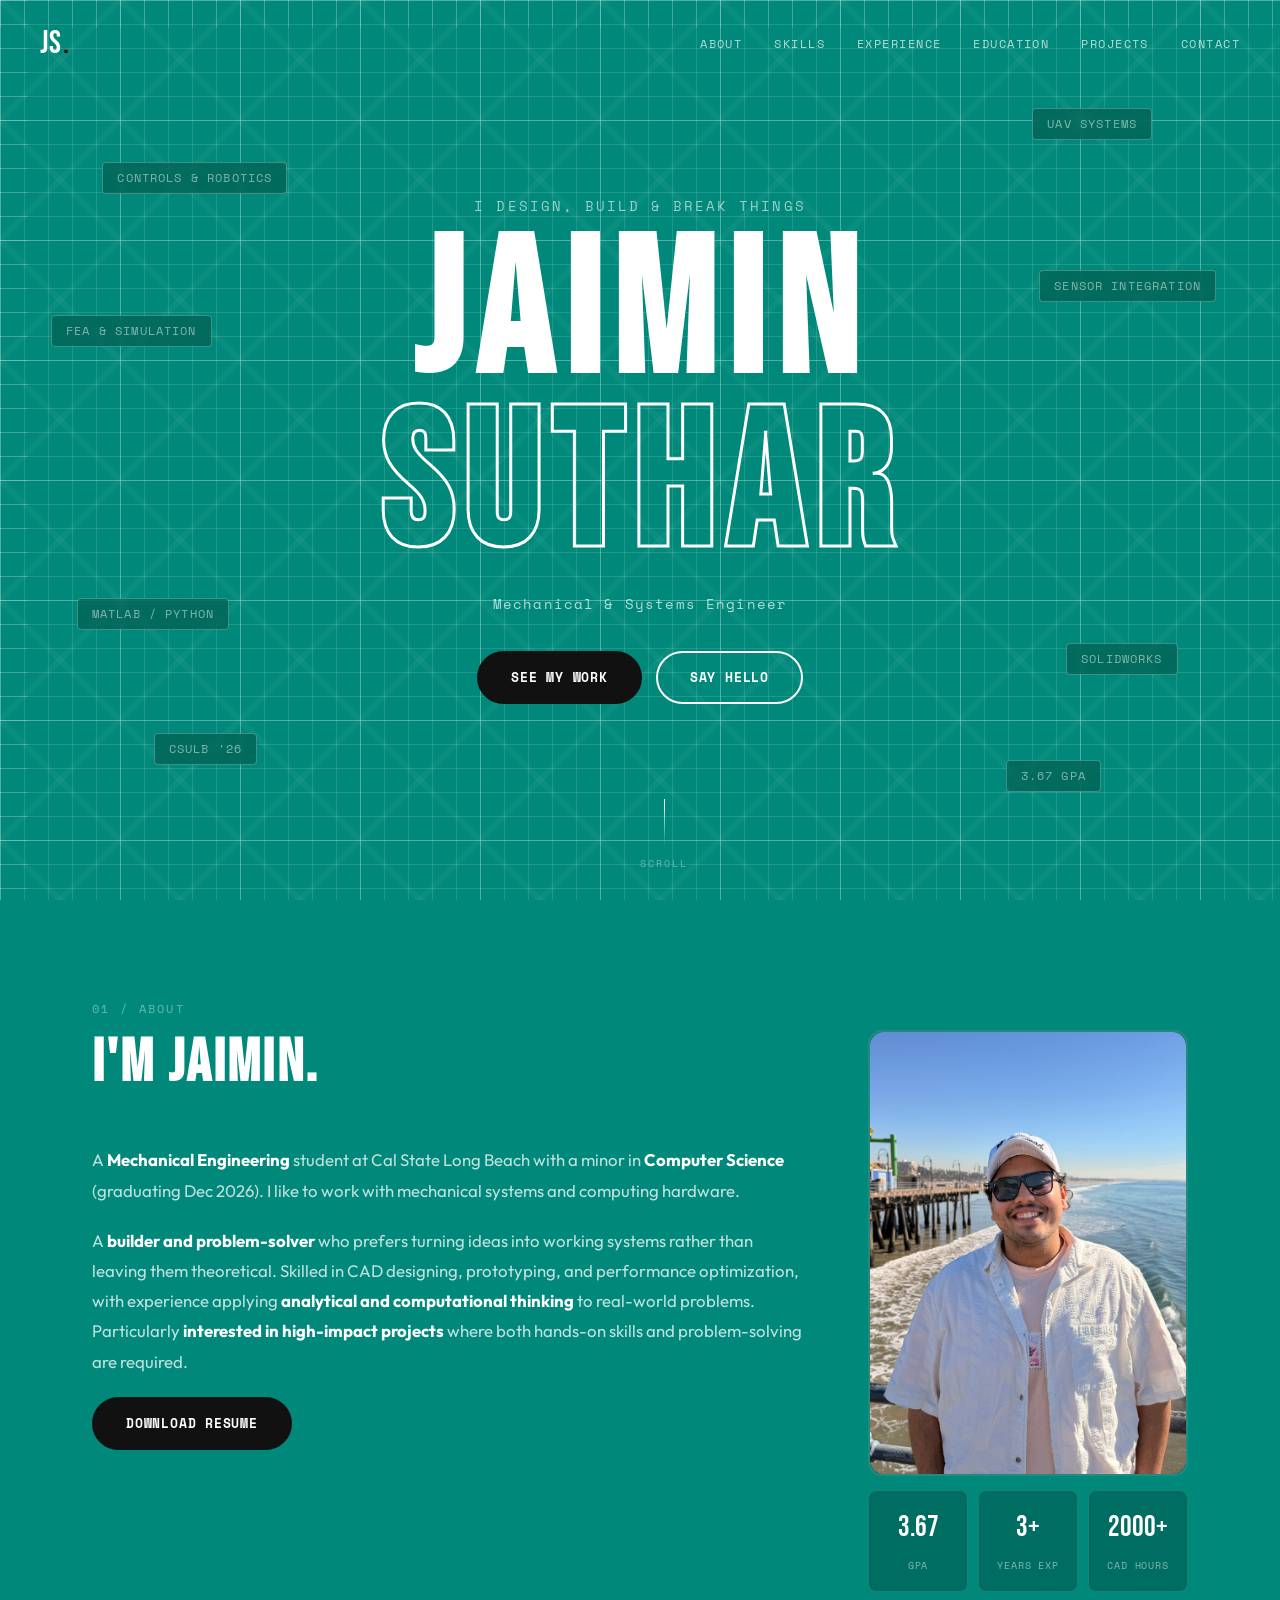
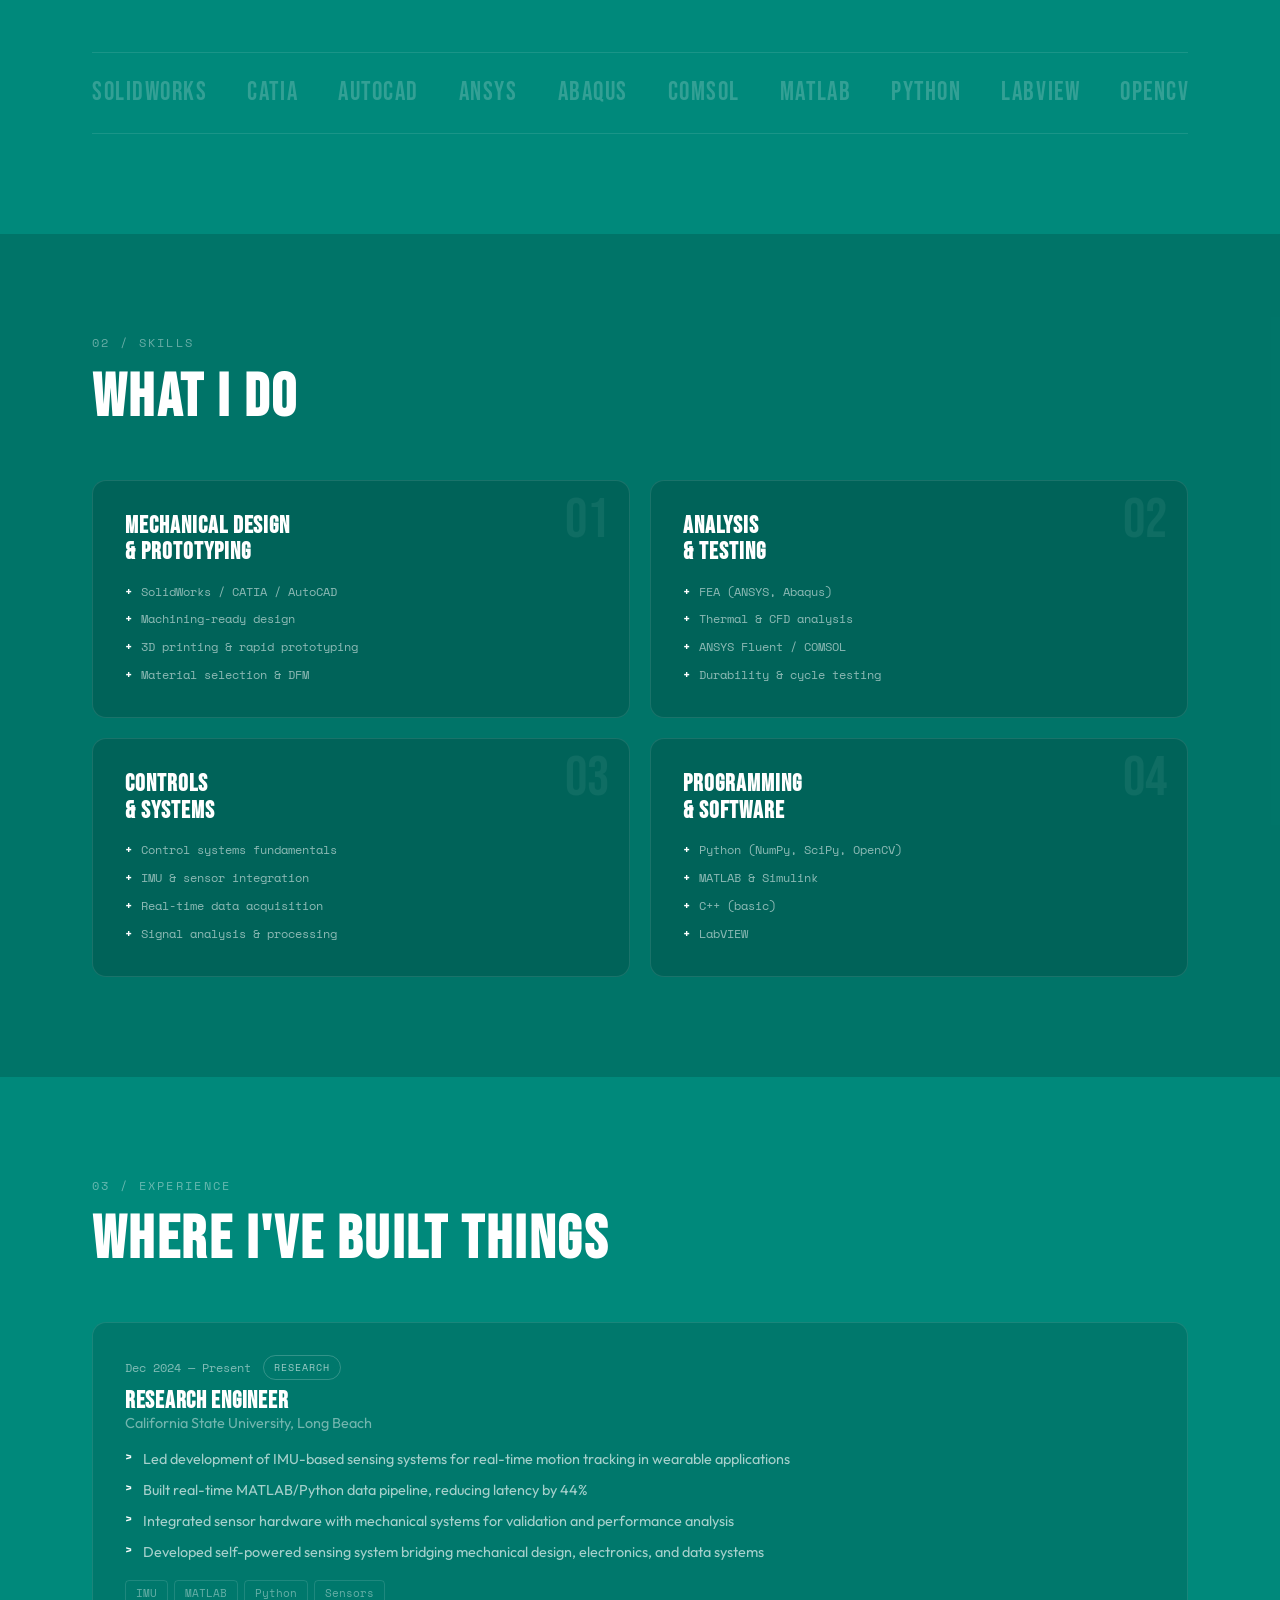
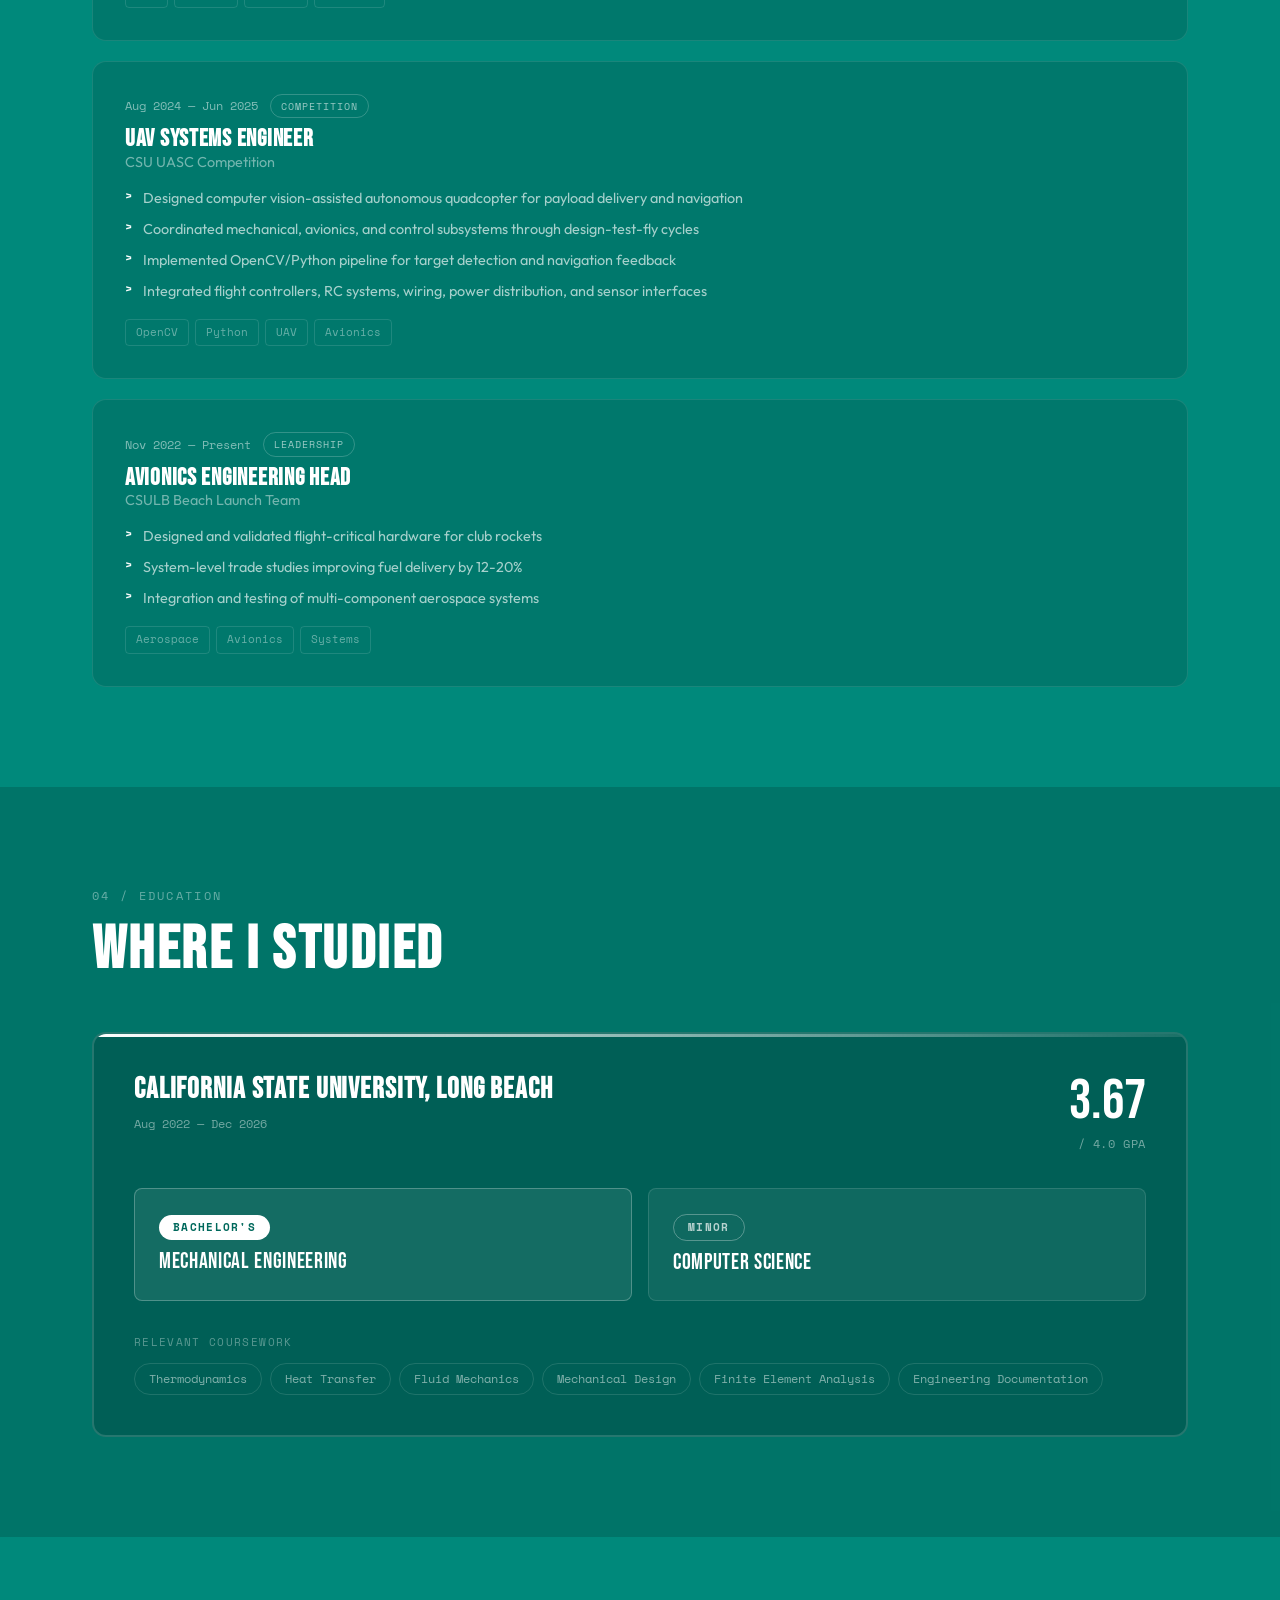
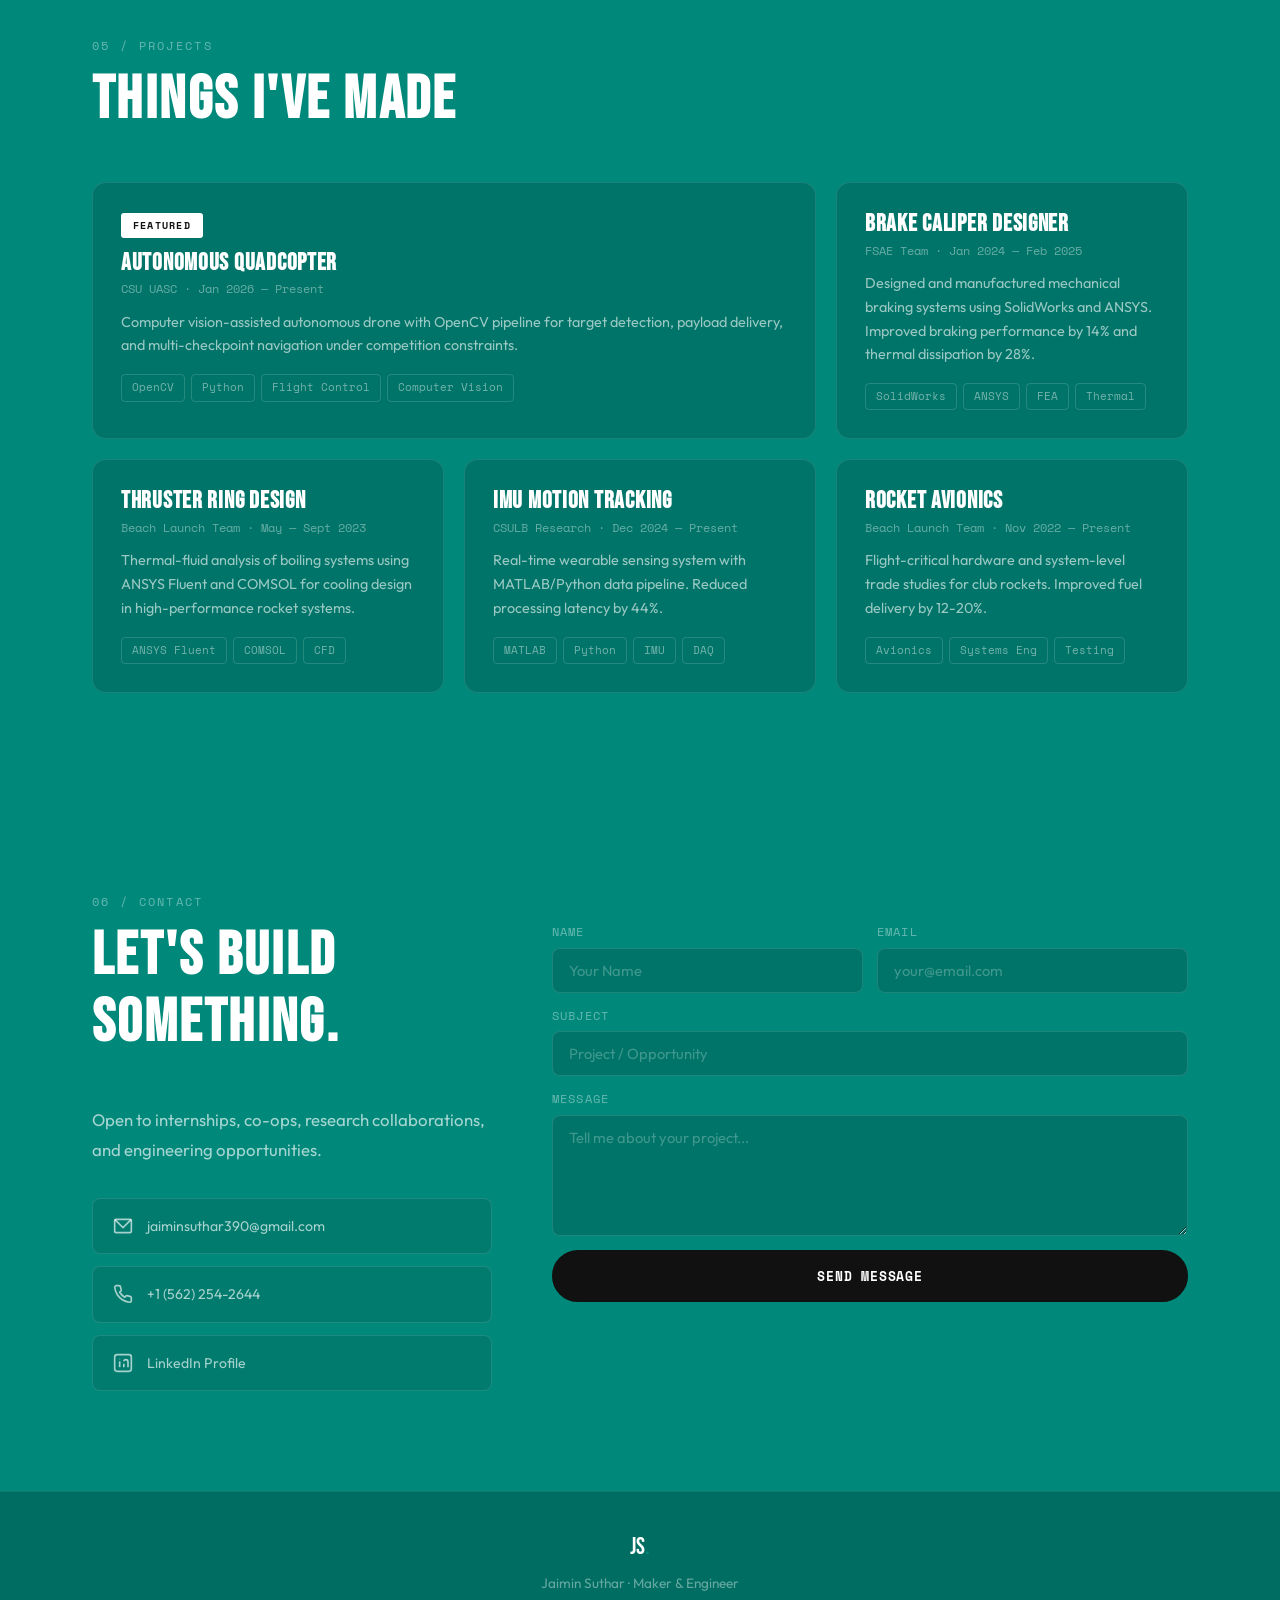
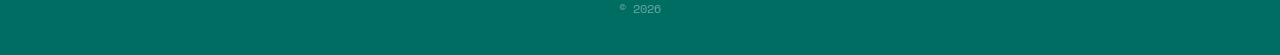
==== index.html @ 9ba50681 "Make Autonomous Quadcopter the featured project, update timeline to Jan 2026-Present" ====
<!DOCTYPE html>
<html lang="en">
<head>
  <meta charset="UTF-8" />
  <meta name="viewport" content="width=device-width, initial-scale=1.0" />
  <title>Jaimin Suthar | Builder & Engineer</title>
  <link rel="stylesheet" href="styles.css?v=4" />
  <link rel="preconnect" href="https://fonts.googleapis.com" />
  <link href="https://fonts.googleapis.com/css2?family=Bebas+Neue&family=Space+Mono:wght@400;700&family=Outfit:wght@300;400;500;600;700;800;900&display=swap" rel="stylesheet" />
</head>
<body>

  <!-- ─── CUTTING MAT GRID (SVG background) ─── -->
  <div class="mat-bg" id="mat-bg"></div>

  <!-- ─── NAV ─── -->
  <header class="nav" id="nav">
    <div class="nav__logo">JS<span class="dot">.</span></div>
    <nav class="nav__links">
      <a href="#about">About</a>
      <a href="#skills">Skills</a>
      <a href="#experience">Experience</a>
      <a href="#education">Education</a>
      <a href="#projects">Projects</a>
      <a href="#contact">Contact</a>
    </nav>
    <button class="nav__hamburger" id="hamburger" aria-label="Toggle menu">
      <span></span><span></span><span></span>
    </button>
  </header>

  <!-- ─── HERO ─── -->
  <section class="hero" id="home">
    <div class="hero__scattered">
      <span class="hero__tag hero__tag--1">Controls & Robotics</span>
      <span class="hero__tag hero__tag--2">UAV Systems</span>
      <span class="hero__tag hero__tag--3">FEA & Simulation</span>
      <span class="hero__tag hero__tag--4">Sensor Integration</span>
      <span class="hero__tag hero__tag--5">MATLAB / Python</span>
      <span class="hero__tag hero__tag--6">SolidWorks</span>
      <span class="hero__tag hero__tag--7">CSULB '26</span>
      <span class="hero__tag hero__tag--8">3.67 GPA</span>
    </div>
    <div class="hero__center">
      <p class="hero__pre">I design, build & break things</p>
      <h1 class="hero__name">
        <span class="hero__first">JAIMIN</span>
        <span class="hero__last">SUTHAR</span>
      </h1>
      <p class="hero__sub">Mechanical & Systems Engineer</p>
      <div class="hero__cta">
        <a href="#projects" class="btn btn--dark">See My Work</a>
        <a href="#contact" class="btn btn--outline">Say Hello</a>
      </div>
    </div>
    <div class="hero__scroll">
      <div class="hero__scroll-line"></div>
      <span>scroll</span>
    </div>
  </section>

  <!-- ─── ABOUT ─── -->
  <section class="section" id="about">
    <div class="container">
      <div class="section__label">01 / About</div>
      <div class="about__grid">
        <div class="about__left">
          <h2 class="section__title">I'm Jaimin.</h2>
          <p class="about__bio">
            A <strong>Mechanical Engineering</strong> student at Cal State Long Beach with a minor in
            <strong>Computer Science</strong> (graduating Dec 2026). I like to work with mechanical systems and computing hardware. 
          </p>
          <p class="about__bio">
            A <strong>builder and problem-solver</strong> who prefers turning ideas into working systems rather than leaving them theoretical. Skilled in CAD designing, prototyping, and 
            performance optimization, with experience applying <strong>analytical and computational thinking</strong> to real-world problems.
            Particularly <strong>interested in high-impact projects</strong> where both hands-on skills and problem-solving 
            are required.
          </p>
          <a href="resume.pdf" download class="btn btn--dark">Download Resume</a>
        </div>
        <div class="about__right">
          <div class="about__photo-frame">
            <img src="photo.jpg" alt="Jaimin Suthar" />
          </div>
          <div class="about__stats">
            <div class="stat"><span class="stat__num">3.67</span><span class="stat__label">GPA</span></div>
            <div class="stat"><span class="stat__num">3+</span><span class="stat__label">Years Exp</span></div>
            <div class="stat"><span class="stat__num">2000+</span><span class="stat__label">CAD Hours</span></div>
          </div>
        </div>
      </div>
      <div class="tools-strip">
        <div class="tools-strip__inner">
          <span>SolidWorks</span><span>CATIA</span><span>AutoCAD</span><span>ANSYS</span>
          <span>Abaqus</span><span>COMSOL</span><span>MATLAB</span><span>Python</span>
          <span>LabVIEW</span><span>OpenCV</span><span>C++</span><span>3D Printing</span>
          <span>SolidWorks</span><span>CATIA</span><span>AutoCAD</span><span>ANSYS</span>
          <span>Abaqus</span><span>COMSOL</span><span>MATLAB</span><span>Python</span>
          <span>LabVIEW</span><span>OpenCV</span><span>C++</span><span>3D Printing</span>
        </div>
      </div>
    </div>
  </section>

  <!-- ─── SKILLS ─── -->
  <section class="section section--alt" id="skills">
    <div class="container">
      <div class="section__label">02 / Skills</div>
      <h2 class="section__title">What I Do</h2>
      <div class="skills__grid">
        <div class="skill-card">
          <div class="skill-card__num">01</div>
          <h3>Mechanical Design<br/>&amp; Prototyping</h3>
          <ul>
            <li>SolidWorks / CATIA / AutoCAD</li>
            <li>Machining-ready design</li>
            <li>3D printing & rapid prototyping</li>
            <li>Material selection & DFM</li>
          </ul>
        </div>
        <div class="skill-card">
          <div class="skill-card__num">02</div>
          <h3>Analysis<br/>&amp; Testing</h3>
          <ul>
            <li>FEA (ANSYS, Abaqus)</li>
            <li>Thermal & CFD analysis</li>
            <li>ANSYS Fluent / COMSOL</li>
            <li>Durability & cycle testing</li>
          </ul>
        </div>
        <div class="skill-card">
          <div class="skill-card__num">03</div>
          <h3>Controls<br/>&amp; Systems</h3>
          <ul>
            <li>Control systems fundamentals</li>
            <li>IMU & sensor integration</li>
            <li>Real-time data acquisition</li>
            <li>Signal analysis & processing</li>
          </ul>
        </div>
        <div class="skill-card">
          <div class="skill-card__num">04</div>
          <h3>Programming<br/>&amp; Software</h3>
          <ul>
            <li>Python (NumPy, SciPy, OpenCV)</li>
            <li>MATLAB & Simulink</li>
            <li>C++ (basic)</li>
            <li>LabVIEW</li>
          </ul>
        </div>
      </div>
    </div>
  </section>

  <!-- ─── EXPERIENCE ─── -->
  <section class="section" id="experience">
    <div class="container">
      <div class="section__label">03 / Experience</div>
      <h2 class="section__title">Where I've Built Things</h2>
      <div class="exp__grid">

        <div class="exp-card">
          <div class="exp-card__header">
            <span class="exp-card__date">Dec 2024 &mdash; Present</span>
            <span class="exp-card__badge">Research</span>
          </div>
          <h3>Research Engineer</h3>
          <h4>California State University, Long Beach</h4>
          <ul>
            <li>Led development of IMU-based sensing systems for real-time motion tracking in wearable applications</li>
            <li>Built real-time MATLAB/Python data pipeline, reducing latency by 44%</li>
            <li>Integrated sensor hardware with mechanical systems for validation and performance analysis</li>
            <li>Developed self-powered sensing system bridging mechanical design, electronics, and data systems</li>
          </ul>
          <div class="exp-card__tags">
            <span>IMU</span><span>MATLAB</span><span>Python</span><span>Sensors</span>
          </div>
        </div>

        <div class="exp-card">
          <div class="exp-card__header">
            <span class="exp-card__date">Aug 2024 &mdash; Jun 2025</span>
            <span class="exp-card__badge">Competition</span>
          </div>
          <h3>UAV Systems Engineer</h3>
          <h4>CSU UASC Competition</h4>
          <ul>
            <li>Designed computer vision-assisted autonomous quadcopter for payload delivery and navigation</li>
            <li>Coordinated mechanical, avionics, and control subsystems through design-test-fly cycles</li>
            <li>Implemented OpenCV/Python pipeline for target detection and navigation feedback</li>
            <li>Integrated flight controllers, RC systems, wiring, power distribution, and sensor interfaces</li>
          </ul>
          <div class="exp-card__tags">
            <span>OpenCV</span><span>Python</span><span>UAV</span><span>Avionics</span>
          </div>
        </div>

        <div class="exp-card">
          <div class="exp-card__header">
            <span class="exp-card__date">Nov 2022 &mdash; Present</span>
            <span class="exp-card__badge">Leadership</span>
          </div>
          <h3>Avionics Engineering Head</h3>
          <h4>CSULB Beach Launch Team</h4>
          <ul>
            <li>Designed and validated flight-critical hardware for club rockets</li>
            <li>System-level trade studies improving fuel delivery by 12-20%</li>
            <li>Integration and testing of multi-component aerospace systems</li>
          </ul>
          <div class="exp-card__tags">
            <span>Aerospace</span><span>Avionics</span><span>Systems</span>
          </div>
        </div>

      </div>
    </div>
  </section>

  <!-- ─── EDUCATION ─── -->
  <section class="section section--alt" id="education">
    <div class="container">
      <div class="section__label">04 / Education</div>
      <h2 class="section__title">Where I Studied</h2>
      <div class="edu-card">
        <div class="edu-card__top">
          <div class="edu-card__school">
            <h3>California State University, Long Beach</h3>
            <span class="edu-card__date">Aug 2022 &mdash; Dec 2026</span>
          </div>
          <div class="edu-card__gpa">
            <span class="edu-card__gpa-num">3.67</span>
            <span class="edu-card__gpa-label">/ 4.0 GPA</span>
          </div>
        </div>
        <div class="edu-card__degrees">
          <div class="edu-card__degree edu-card__degree--primary">
            <span class="edu-card__degree-badge">Bachelor's</span>
            <h4>Mechanical Engineering</h4>
          </div>
          <div class="edu-card__degree edu-card__degree--minor">
            <span class="edu-card__degree-badge edu-card__degree-badge--minor">Minor</span>
            <h4>Computer Science</h4>
          </div>
        </div>
        <div class="edu-card__courses">
          <p class="edu-card__courses-label">Relevant Coursework</p>
          <div class="edu-card__course-tags">
            <span>Thermodynamics</span>
            <span>Heat Transfer</span>
            <span>Fluid Mechanics</span>
            <span>Mechanical Design</span>
            <span>Finite Element Analysis</span>
            <span>Engineering Documentation</span>
          </div>
        </div>
      </div>
    </div>
  </section>

  <!-- ─── PROJECTS ─── -->
  <section class="section" id="projects">
    <div class="container">
      <div class="section__label">05 / Projects</div>
      <h2 class="section__title">Things I've Made</h2>
      <div class="proj__grid">

        <article class="proj-card proj-card--big">
          <div class="proj-card__badge">Featured</div>
          <h3>Autonomous Quadcopter</h3>
          <p class="proj-card__team">CSU UASC &middot; Jan 2026 &mdash; Present</p>
          <p>Computer vision-assisted autonomous drone with OpenCV pipeline for target detection, payload delivery, and multi-checkpoint navigation under competition constraints.</p>
          <div class="proj-card__tech">
            <span>OpenCV</span><span>Python</span><span>Flight Control</span><span>Computer Vision</span>
          </div>
        </article>

        <article class="proj-card">
          <h3>Brake Caliper Designer</h3>
          <p class="proj-card__team">FSAE Team &middot; Jan 2024 &mdash; Feb 2025</p>
          <p>Designed and manufactured mechanical braking systems using SolidWorks and ANSYS. Improved braking performance by 14% and thermal dissipation by 28%.</p>
          <div class="proj-card__tech">
            <span>SolidWorks</span><span>ANSYS</span><span>FEA</span><span>Thermal</span>
          </div>
        </article>

        <article class="proj-card">
          <h3>Thruster Ring Design</h3>
          <p class="proj-card__team">Beach Launch Team &middot; May &mdash; Sept 2023</p>
          <p>Thermal-fluid analysis of boiling systems using ANSYS Fluent and COMSOL for cooling design in high-performance rocket systems.</p>
          <div class="proj-card__tech">
            <span>ANSYS Fluent</span><span>COMSOL</span><span>CFD</span>
          </div>
        </article>

        <article class="proj-card">
          <h3>IMU Motion Tracking</h3>
          <p class="proj-card__team">CSULB Research &middot; Dec 2024 &mdash; Present</p>
          <p>Real-time wearable sensing system with MATLAB/Python data pipeline. Reduced processing latency by 44%.</p>
          <div class="proj-card__tech">
            <span>MATLAB</span><span>Python</span><span>IMU</span><span>DAQ</span>
          </div>
        </article>

        <article class="proj-card">
          <h3>Rocket Avionics</h3>
          <p class="proj-card__team">Beach Launch Team &middot; Nov 2022 &mdash; Present</p>
          <p>Flight-critical hardware and system-level trade studies for club rockets. Improved fuel delivery by 12-20%.</p>
          <div class="proj-card__tech">
            <span>Avionics</span><span>Systems Eng</span><span>Testing</span>
          </div>
        </article>

      </div>
    </div>
  </section>

  <!-- ─── CONTACT ─── -->
  <section class="section" id="contact">
    <div class="container">
      <div class="section__label">06 / Contact</div>
      <div class="contact__layout">
        <div class="contact__left">
          <h2 class="section__title">Let's Build<br/>Something.</h2>
          <p class="contact__intro">
            Open to internships, co-ops, research collaborations, and engineering opportunities.
          </p>
          <div class="contact__links">
            <a href="mailto:jaiminsuthar390@gmail.com" class="contact__item">
              <svg viewBox="0 0 24 24" fill="none" stroke="currentColor" stroke-width="2"><rect x="2" y="4" width="20" height="16" rx="2"/><polyline points="2,4 12,14 22,4"/></svg>
              <span>jaiminsuthar390@gmail.com</span>
            </a>
            <a href="tel:+15622542644" class="contact__item">
              <svg viewBox="0 0 24 24" fill="none" stroke="currentColor" stroke-width="2"><path d="M22 16.92v3a2 2 0 0 1-2.18 2 19.79 19.79 0 0 1-8.63-3.07 19.5 19.5 0 0 1-6-6 19.79 19.79 0 0 1-3.07-8.67A2 2 0 0 1 4.11 2h3a2 2 0 0 1 2 1.72c.13.81.36 1.6.7 2.81a2 2 0 0 1-.45 2.11L8.09 9.91a16 16 0 0 0 6 6l1.27-1.27a2 2 0 0 1 2.11-.45c1.21.34 2 .57 2.81.7A2 2 0 0 1 22 16.92z"/></svg>
              <span>+1 (562) 254-2644</span>
            </a>
            <a href="https://linkedin.com/in/jaimin-suthar-251278222" target="_blank" rel="noopener" class="contact__item">
              <svg viewBox="0 0 24 24" fill="none" stroke="currentColor" stroke-width="2"><rect x="2" y="2" width="20" height="20" rx="3"/><line x1="8" y1="10" x2="8" y2="17"/><line x1="8" y1="7" x2="8" y2="7.5"/><line x1="13" y1="17" x2="13" y2="13"/><path d="M13 10 Q13 8 15.5 8 Q18 8 18 11 L18 17"/></svg>
              <span>LinkedIn Profile</span>
            </a>
          </div>
        </div>
        <form class="contact__form" id="contact-form">
          <div class="form__row">
            <div class="form__group">
              <label for="name">Name</label>
              <input type="text" id="name" name="name" placeholder="Your Name" required />
            </div>
            <div class="form__group">
              <label for="email">Email</label>
              <input type="email" id="email" name="email" placeholder="your@email.com" required />
            </div>
          </div>
          <div class="form__group">
            <label for="subject">Subject</label>
            <input type="text" id="subject" name="subject" placeholder="Project / Opportunity" required />
          </div>
          <div class="form__group">
            <label for="message">Message</label>
            <textarea id="message" name="message" rows="5" placeholder="Tell me about your project..." required></textarea>
          </div>
          <button type="submit" class="btn btn--dark btn--full">Send Message</button>
          <div class="form__success" id="form-success">Message sent! I'll get back to you soon.</div>
        </form>
      </div>
    </div>
  </section>

  <!-- ─── FOOTER ─── -->
  <footer class="footer">
    <div class="container">
      <div class="footer__inner">
        <span class="footer__logo">JS<span class="dot">.</span></span>
        <p>Jaimin Suthar &middot; Maker & Engineer</p>
        <p class="footer__copy">&copy; <span id="year"></span></p>
      </div>
    </div>
  </footer>

  <script src="script.js"></script>
</body>
</html>
---- styles.css ----
/* ================================================================
   JAIMIN SUTHAR — CUTTING MAT / MAKER PORTFOLIO
   ================================================================ */

*, *::before, *::after { box-sizing: border-box; margin: 0; padding: 0; }

:root {
  /* Cutting mat greens */
  --mat:         #00897b;
  --mat-dark:    #00695c;
  --mat-deeper:  #004d40;
  --mat-line:    rgba(255,255,255,0.12);
  --mat-line-hi: rgba(255,255,255,0.22);

  /* Text & accents */
  --white:       #ffffff;
  --off-white:   #f0f4f2;
  --black:       #111111;
  --dark:        #1a1a1a;
  --gray:        #b0bab5;
  --gray-dark:   #6b7c74;

  /* Fonts */
  --ff-display:  'Bebas Neue', 'Impact', sans-serif;
  --ff-mono:     'Space Mono', monospace;
  --ff-body:     'Outfit', system-ui, sans-serif;

  --radius:      8px;
  --radius-lg:   14px;
  --transition:  0.3s cubic-bezier(0.4,0,0.2,1);
  --max-width:   1160px;
}

html { scroll-behavior: smooth; font-size: 16px; }

body {
  background: var(--mat);
  color: var(--white);
  font-family: var(--ff-body);
  line-height: 1.6;
  overflow-x: hidden;
}

/* ── CUTTING MAT BACKGROUND ── */
.mat-bg {
  position: fixed;
  inset: 0;
  z-index: 0;
  pointer-events: none;
  background:
    /* major grid */
    linear-gradient(var(--mat-line-hi) 1px, transparent 1px),
    linear-gradient(90deg, var(--mat-line-hi) 1px, transparent 1px),
    /* minor grid */
    linear-gradient(var(--mat-line) 1px, transparent 1px),
    linear-gradient(90deg, var(--mat-line) 1px, transparent 1px),
    /* diagonal lines */
    linear-gradient(45deg, transparent 48%, rgba(255,255,255,0.04) 48%, rgba(255,255,255,0.04) 52%, transparent 52%),
    linear-gradient(-45deg, transparent 48%, rgba(255,255,255,0.04) 48%, rgba(255,255,255,0.04) 52%, transparent 52%);
  background-size:
    120px 120px,
    120px 120px,
    24px 24px,
    24px 24px,
    120px 120px,
    120px 120px;
  background-color: var(--mat);
}

/* Measurement markings on edges */
.mat-bg::before {
  content: '';
  position: fixed;
  top: 0; left: 0; right: 0;
  height: 28px;
  background:
    repeating-linear-gradient(90deg,
      rgba(255,255,255,0.15) 0px, rgba(255,255,255,0.15) 1px,
      transparent 1px, transparent 24px
    );
  z-index: 1;
}

.mat-bg::after {
  content: '';
  position: fixed;
  top: 0; left: 0; bottom: 0;
  width: 28px;
  background:
    repeating-linear-gradient(180deg,
      rgba(255,255,255,0.15) 0px, rgba(255,255,255,0.15) 1px,
      transparent 1px, transparent 24px
    );
  z-index: 1;
}

/* ── SCROLLBAR ── */
::-webkit-scrollbar { width: 6px; }
::-webkit-scrollbar-track { background: var(--mat-dark); }
::-webkit-scrollbar-thumb { background: var(--white); border-radius: 3px; }

/* ── SELECTION ── */
::selection { background: var(--black); color: var(--white); }

/* ── CONTAINER ── */
.container { max-width: var(--max-width); margin: 0 auto; padding: 0 32px; position: relative; z-index: 2; }

/* ── TYPOGRAPHY ── */
h1, h2, h3, h4 { line-height: 1.1; }
a { color: inherit; text-decoration: none; }
ul { list-style: none; }
strong { color: var(--white); font-weight: 700; }

/* ── BUTTONS ── */
.btn {
  display: inline-flex;
  align-items: center;
  gap: 8px;
  padding: 14px 32px;
  border-radius: 50px;
  font-family: var(--ff-mono);
  font-size: 0.82rem;
  font-weight: 700;
  letter-spacing: 0.06em;
  text-transform: uppercase;
  cursor: pointer;
  transition: var(--transition);
  border: 2px solid transparent;
  white-space: nowrap;
}

.btn--dark {
  background: var(--black);
  color: var(--white);
  border-color: var(--black);
}
.btn--dark:hover {
  background: var(--white);
  color: var(--black);
  border-color: var(--white);
  transform: translateY(-2px);
  box-shadow: 0 8px 30px rgba(0,0,0,0.25);
}

.btn--outline {
  background: transparent;
  color: var(--white);
  border-color: var(--white);
}
.btn--outline:hover {
  background: var(--white);
  color: var(--mat-dark);
  transform: translateY(-2px);
}

.btn--full { width: 100%; justify-content: center; }

.dot { color: var(--mat); }

/* ================================================================
   NAV
   ================================================================ */
.nav {
  position: fixed;
  top: 0; left: 0; right: 0;
  z-index: 999;
  display: flex;
  align-items: center;
  justify-content: space-between;
  padding: 18px 40px;
  transition: var(--transition);
}

.nav.scrolled {
  background: rgba(0,105,92,0.95);
  backdrop-filter: blur(12px);
  border-bottom: 1px solid rgba(255,255,255,0.1);
  padding: 12px 40px;
}

.nav__logo {
  font-family: var(--ff-display);
  font-size: 2rem;
  color: var(--white);
  letter-spacing: 0.04em;
}

.nav .dot { color: var(--black); }

.nav__links { display: flex; gap: 32px; }

.nav__links a {
  font-family: var(--ff-mono);
  font-size: 0.75rem;
  letter-spacing: 0.12em;
  text-transform: uppercase;
  color: rgba(255,255,255,0.7);
  transition: color var(--transition);
  position: relative;
}

.nav__links a::after {
  content: '';
  position: absolute;
  bottom: -4px; left: 0;
  width: 0; height: 2px;
  background: var(--white);
  transition: width var(--transition);
}

.nav__links a:hover { color: var(--white); }
.nav__links a:hover::after { width: 100%; }

.nav__hamburger {
  display: none;
  flex-direction: column;
  gap: 5px;
  background: none;
  border: none;
  cursor: pointer;
  padding: 4px;
}
.nav__hamburger span {
  display: block;
  width: 26px; height: 2px;
  background: var(--white);
  border-radius: 2px;
  transition: var(--transition);
}
.nav__hamburger.open span:nth-child(1) { transform: translateY(7px) rotate(45deg); }
.nav__hamburger.open span:nth-child(2) { opacity: 0; }
.nav__hamburger.open span:nth-child(3) { transform: translateY(-7px) rotate(-45deg); }

/* ================================================================
   HERO — Name centered, tags scattered around
   ================================================================ */
.hero {
  position: relative;
  min-height: 100vh;
  display: flex;
  align-items: center;
  justify-content: center;
  z-index: 2;
  padding: 80px 24px;
}

.hero__center {
  text-align: center;
  position: relative;
  z-index: 3;
}

.hero__pre {
  font-family: var(--ff-mono);
  font-size: 0.85rem;
  color: rgba(255,255,255,0.6);
  letter-spacing: 0.15em;
  text-transform: uppercase;
  margin-bottom: 12px;
  opacity: 0;
  animation: fadeUp 0.8s ease 0.2s forwards;
}

.hero__name {
  display: flex;
  flex-direction: column;
  align-items: center;
  gap: 0;
  margin-bottom: 16px;
  opacity: 0;
  animation: fadeUp 0.8s ease 0.4s forwards;
}

.hero__first {
  font-family: var(--ff-display);
  font-size: clamp(5rem, 16vw, 12rem);
  color: var(--white);
  letter-spacing: 0.06em;
  line-height: 0.9;
}

.hero__last {
  font-family: var(--ff-display);
  font-size: clamp(5rem, 16vw, 12rem);
  color: transparent;
  -webkit-text-stroke: 3px var(--white);
  letter-spacing: 0.06em;
  line-height: 0.9;
}

.hero__sub {
  font-family: var(--ff-mono);
  font-size: 0.9rem;
  color: rgba(255,255,255,0.7);
  letter-spacing: 0.08em;
  margin-bottom: 36px;
  opacity: 0;
  animation: fadeUp 0.8s ease 0.6s forwards;
}

.hero__cta {
  display: flex;
  gap: 14px;
  justify-content: center;
  flex-wrap: wrap;
  opacity: 0;
  animation: fadeUp 0.8s ease 0.8s forwards;
}

/* Scattered tags */
.hero__scattered { position: absolute; inset: 0; z-index: 2; pointer-events: none; }

.hero__tag {
  position: absolute;
  font-family: var(--ff-mono);
  font-size: 0.72rem;
  letter-spacing: 0.1em;
  text-transform: uppercase;
  padding: 6px 14px;
  border: 1px solid rgba(255,255,255,0.25);
  border-radius: 4px;
  color: rgba(255,255,255,0.5);
  background: rgba(0,77,64,0.5);
  backdrop-filter: blur(4px);
  white-space: nowrap;
  opacity: 0;
  animation: tagFloat 0.6s ease forwards;
}

.hero__tag--1 { top: 18%; left: 8%; animation-delay: 0.3s; }
.hero__tag--2 { top: 12%; right: 10%; animation-delay: 0.5s; }
.hero__tag--3 { top: 35%; left: 4%; animation-delay: 0.7s; }
.hero__tag--4 { top: 30%; right: 5%; animation-delay: 0.4s; }
.hero__tag--5 { bottom: 30%; left: 6%; animation-delay: 0.6s; }
.hero__tag--6 { bottom: 25%; right: 8%; animation-delay: 0.8s; }
.hero__tag--7 { bottom: 15%; left: 12%; animation-delay: 0.9s; }
.hero__tag--8 { bottom: 12%; right: 14%; animation-delay: 1s; }

@keyframes tagFloat {
  from { opacity: 0; transform: translateY(10px) scale(0.95); }
  to   { opacity: 1; transform: translateY(0) scale(1); }
}

/* Scroll indicator */
.hero__scroll {
  position: absolute;
  bottom: 28px;
  left: 50%;
  transform: translateX(-50%);
  display: flex;
  flex-direction: column;
  align-items: center;
  gap: 8px;
  z-index: 3;
  opacity: 0;
  animation: fadeUp 1s ease 1.2s forwards;
}

.hero__scroll span {
  font-family: var(--ff-mono);
  font-size: 0.65rem;
  letter-spacing: 0.2em;
  text-transform: uppercase;
  color: rgba(255,255,255,0.4);
}

.hero__scroll-line {
  width: 1px;
  height: 48px;
  background: linear-gradient(var(--white), transparent);
  animation: scrollPulse 2s ease-in-out infinite;
}

@keyframes scrollPulse {
  0%, 100% { opacity: 0.3; transform: scaleY(1); }
  50% { opacity: 0.8; transform: scaleY(0.6); }
}

/* ================================================================
   SECTIONS
   ================================================================ */
.section {
  padding: 100px 0;
  position: relative;
  z-index: 2;
}

.section--alt {
  background: rgba(0,0,0,0.15);
}

.section__label {
  font-family: var(--ff-mono);
  font-size: 0.72rem;
  letter-spacing: 0.2em;
  text-transform: uppercase;
  color: rgba(255,255,255,0.4);
  margin-bottom: 12px;
}

.section__title {
  font-family: var(--ff-display);
  font-size: clamp(2.2rem, 5vw, 3.8rem);
  color: var(--white);
  letter-spacing: 0.04em;
  margin-bottom: 48px;
}

/* Reveal animations */
.reveal {
  opacity: 0;
  transform: translateY(24px);
  transition: opacity 0.6s ease, transform 0.6s ease;
}
.reveal.visible {
  opacity: 1;
  transform: translateY(0);
}

/* ================================================================
   ABOUT
   ================================================================ */
.about__grid {
  display: grid;
  grid-template-columns: 1fr 320px;
  gap: 60px;
  align-items: start;
  margin-bottom: 60px;
}

.about__bio {
  font-size: 1.05rem;
  color: rgba(255,255,255,0.75);
  margin-bottom: 20px;
  line-height: 1.8;
}

.about__photo-frame {
  border: 2px solid rgba(255,255,255,0.15);
  border-radius: var(--radius-lg);
  overflow: hidden;
  background: rgba(0,0,0,0.15);
  transition: border-color var(--transition);
}
.about__photo-frame:hover { border-color: var(--white); }

.about__photo-frame img {
  width: 100%;
  height: auto;
  display: block;
  border-radius: var(--radius-lg);
}

.about__stats {
  display: grid;
  grid-template-columns: repeat(3, 1fr);
  gap: 10px;
  margin-top: 14px;
}

.stat {
  background: rgba(0,0,0,0.2);
  border: 1px solid rgba(255,255,255,0.12);
  border-radius: var(--radius);
  padding: 14px 8px;
  text-align: center;
  transition: var(--transition);
}
.stat:hover { border-color: var(--white); background: rgba(0,0,0,0.3); }

.stat__num {
  display: block;
  font-family: var(--ff-display);
  font-size: 1.8rem;
  color: var(--white);
}

.stat__label {
  font-family: var(--ff-mono);
  font-size: 0.65rem;
  color: rgba(255,255,255,0.5);
  text-transform: uppercase;
  letter-spacing: 0.08em;
}

/* Tools ticker strip */
.tools-strip {
  overflow: hidden;
  padding: 20px 0;
  border-top: 1px solid rgba(255,255,255,0.1);
  border-bottom: 1px solid rgba(255,255,255,0.1);
}

.tools-strip__inner {
  display: flex;
  gap: 40px;
  animation: ticker 20s linear infinite;
  width: max-content;
}

.tools-strip__inner span {
  font-family: var(--ff-display);
  font-size: 1.6rem;
  color: rgba(255,255,255,0.2);
  letter-spacing: 0.06em;
  white-space: nowrap;
  text-transform: uppercase;
}

@keyframes ticker {
  from { transform: translateX(0); }
  to   { transform: translateX(-50%); }
}

/* ================================================================
   SKILLS
   ================================================================ */
.skills__grid {
  display: grid;
  grid-template-columns: repeat(2, 1fr);
  gap: 20px;
}

.skill-card {
  background: rgba(0,0,0,0.15);
  border: 1px solid rgba(255,255,255,0.1);
  border-radius: var(--radius-lg);
  padding: 32px;
  position: relative;
  overflow: hidden;
  transition: var(--transition);
}

.skill-card:hover {
  border-color: rgba(255,255,255,0.3);
  transform: translateY(-4px);
  background: rgba(0,0,0,0.25);
}

.skill-card__num {
  font-family: var(--ff-display);
  font-size: 3.5rem;
  color: rgba(255,255,255,0.06);
  position: absolute;
  top: 12px; right: 20px;
  line-height: 1;
}

.skill-card h3 {
  font-family: var(--ff-display);
  font-size: 1.5rem;
  color: var(--white);
  letter-spacing: 0.04em;
  margin-bottom: 16px;
}

.skill-card ul { display: flex; flex-direction: column; gap: 8px; }

.skill-card li {
  font-family: var(--ff-mono);
  font-size: 0.78rem;
  color: rgba(255,255,255,0.55);
  padding-left: 16px;
  position: relative;
}

.skill-card li::before {
  content: '+';
  position: absolute;
  left: 0;
  color: var(--white);
  font-weight: 700;
}

/* ================================================================
   EXPERIENCE
   ================================================================ */
.exp__grid {
  display: flex;
  flex-direction: column;
  gap: 20px;
}

.exp-card {
  background: rgba(0,0,0,0.12);
  border: 1px solid rgba(255,255,255,0.1);
  border-radius: var(--radius-lg);
  padding: 32px;
  transition: var(--transition);
}

.exp-card:hover {
  border-color: rgba(255,255,255,0.25);
  background: rgba(0,0,0,0.2);
}

.exp-card__header {
  display: flex;
  align-items: center;
  gap: 12px;
  margin-bottom: 8px;
  flex-wrap: wrap;
}

.exp-card__date {
  font-family: var(--ff-mono);
  font-size: 0.78rem;
  color: rgba(255,255,255,0.5);
}

.exp-card__badge {
  font-family: var(--ff-mono);
  font-size: 0.65rem;
  padding: 3px 10px;
  border: 1px solid rgba(255,255,255,0.2);
  border-radius: 50px;
  color: rgba(255,255,255,0.6);
  text-transform: uppercase;
  letter-spacing: 0.1em;
}

.exp-card h3 {
  font-family: var(--ff-display);
  font-size: 1.5rem;
  color: var(--white);
  letter-spacing: 0.03em;
  margin-bottom: 2px;
}

.exp-card h4 {
  font-size: 0.9rem;
  font-weight: 400;
  color: rgba(255,255,255,0.45);
  margin-bottom: 16px;
}

.exp-card ul { display: flex; flex-direction: column; gap: 8px; margin-bottom: 16px; }

.exp-card li {
  font-size: 0.9rem;
  color: rgba(255,255,255,0.65);
  padding-left: 18px;
  position: relative;
  line-height: 1.6;
}

.exp-card li::before {
  content: '>';
  position: absolute;
  left: 0;
  color: var(--white);
  font-family: var(--ff-mono);
  font-size: 0.8em;
  font-weight: 700;
}

.exp-card__tags { display: flex; flex-wrap: wrap; gap: 6px; }

.exp-card__tags span {
  font-family: var(--ff-mono);
  font-size: 0.68rem;
  padding: 4px 10px;
  border: 1px solid rgba(255,255,255,0.12);
  border-radius: 4px;
  color: rgba(255,255,255,0.4);
}

/* ================================================================
   EDUCATION
   ================================================================ */
.edu-card {
  background: rgba(0,0,0,0.18);
  border: 2px solid rgba(255,255,255,0.15);
  border-radius: var(--radius-lg);
  padding: 40px;
  position: relative;
  overflow: hidden;
}

.edu-card::before {
  content: '';
  position: absolute;
  top: 0; left: 0; right: 0;
  height: 3px;
  background: linear-gradient(90deg, var(--white), rgba(255,255,255,0.1));
}

.edu-card__top {
  display: flex;
  justify-content: space-between;
  align-items: flex-start;
  margin-bottom: 32px;
  gap: 24px;
  flex-wrap: wrap;
}

.edu-card__school h3 {
  font-family: var(--ff-display);
  font-size: 1.8rem;
  color: var(--white);
  letter-spacing: 0.03em;
  margin-bottom: 4px;
}

.edu-card__date {
  font-family: var(--ff-mono);
  font-size: 0.78rem;
  color: rgba(255,255,255,0.45);
}

.edu-card__gpa {
  text-align: right;
  flex-shrink: 0;
}

.edu-card__gpa-num {
  display: block;
  font-family: var(--ff-display);
  font-size: 3.5rem;
  color: var(--white);
  line-height: 1;
}

.edu-card__gpa-label {
  font-family: var(--ff-mono);
  font-size: 0.75rem;
  color: rgba(255,255,255,0.45);
  letter-spacing: 0.05em;
}

.edu-card__degrees {
  display: flex;
  gap: 16px;
  margin-bottom: 32px;
  flex-wrap: wrap;
}

.edu-card__degree {
  flex: 1;
  min-width: 240px;
  padding: 24px;
  border-radius: var(--radius);
  border: 1px solid rgba(255,255,255,0.12);
  background: rgba(255,255,255,0.06);
  transition: var(--transition);
}

.edu-card__degree:hover {
  border-color: rgba(255,255,255,0.3);
  background: rgba(255,255,255,0.1);
}

.edu-card__degree--primary {
  border-color: rgba(255,255,255,0.25);
  background: rgba(255,255,255,0.08);
}

.edu-card__degree-badge {
  display: inline-block;
  font-family: var(--ff-mono);
  font-size: 0.68rem;
  letter-spacing: 0.12em;
  text-transform: uppercase;
  padding: 4px 14px;
  background: var(--white);
  color: var(--mat-dark);
  border-radius: 50px;
  font-weight: 700;
  margin-bottom: 10px;
}

.edu-card__degree-badge--minor {
  background: transparent;
  border: 1px solid rgba(255,255,255,0.3);
  color: rgba(255,255,255,0.7);
}

.edu-card__degree h4 {
  font-family: var(--ff-display);
  font-size: 1.4rem;
  color: var(--white);
  letter-spacing: 0.03em;
  font-weight: 400;
}

.edu-card__courses-label {
  font-family: var(--ff-mono);
  font-size: 0.7rem;
  color: rgba(255,255,255,0.35);
  letter-spacing: 0.12em;
  text-transform: uppercase;
  margin-bottom: 12px;
}

.edu-card__course-tags {
  display: flex;
  flex-wrap: wrap;
  gap: 8px;
}

.edu-card__course-tags span {
  font-family: var(--ff-mono);
  font-size: 0.72rem;
  padding: 6px 14px;
  border: 1px solid rgba(255,255,255,0.12);
  border-radius: 50px;
  color: rgba(255,255,255,0.5);
  transition: var(--transition);
}

.edu-card__course-tags span:hover {
  border-color: rgba(255,255,255,0.35);
  color: var(--white);
}

/* ================================================================
   PROJECTS
   ================================================================ */
.proj__grid {
  display: grid;
  grid-template-columns: repeat(3, 1fr);
  gap: 20px;
}

.proj-card {
  background: rgba(0,0,0,0.15);
  border: 1px solid rgba(255,255,255,0.1);
  border-radius: var(--radius-lg);
  padding: 28px;
  position: relative;
  transition: var(--transition);
}

.proj-card:hover {
  border-color: rgba(255,255,255,0.3);
  transform: translateY(-4px);
  background: rgba(0,0,0,0.25);
}

.proj-card--big {
  grid-column: span 2;
}

.proj-card__badge {
  display: inline-block;
  font-family: var(--ff-mono);
  font-size: 0.65rem;
  letter-spacing: 0.12em;
  text-transform: uppercase;
  padding: 4px 12px;
  background: var(--white);
  color: var(--black);
  border-radius: 3px;
  font-weight: 700;
  margin-bottom: 12px;
}

.proj-card h3 {
  font-family: var(--ff-display);
  font-size: 1.5rem;
  color: var(--white);
  letter-spacing: 0.03em;
  margin-bottom: 4px;
}

.proj-card__team {
  font-family: var(--ff-mono);
  font-size: 0.72rem;
  color: rgba(255,255,255,0.4);
  margin-bottom: 12px;
}

.proj-card p:not(.proj-card__team) {
  font-size: 0.9rem;
  color: rgba(255,255,255,0.6);
  line-height: 1.65;
  margin-bottom: 16px;
}

.proj-card__tech { display: flex; flex-wrap: wrap; gap: 6px; }

.proj-card__tech span {
  font-family: var(--ff-mono);
  font-size: 0.68rem;
  padding: 4px 10px;
  border: 1px solid rgba(255,255,255,0.15);
  border-radius: 4px;
  color: rgba(255,255,255,0.45);
}

/* ================================================================
   CONTACT
   ================================================================ */
.contact__layout {
  display: grid;
  grid-template-columns: 400px 1fr;
  gap: 60px;
  align-items: start;
}

.contact__intro {
  font-size: 1.05rem;
  color: rgba(255,255,255,0.65);
  line-height: 1.8;
  margin-bottom: 32px;
}

.contact__links { display: flex; flex-direction: column; gap: 12px; }

.contact__item {
  display: flex;
  align-items: center;
  gap: 14px;
  padding: 16px 20px;
  border: 1px solid rgba(255,255,255,0.12);
  border-radius: var(--radius);
  background: rgba(0,0,0,0.1);
  transition: var(--transition);
  font-size: 0.88rem;
  color: rgba(255,255,255,0.65);
}

.contact__item svg {
  width: 20px; height: 20px;
  flex-shrink: 0;
}

.contact__item:hover {
  border-color: var(--white);
  color: var(--white);
  background: rgba(0,0,0,0.2);
}

/* Form */
.contact__form {
  display: flex;
  flex-direction: column;
  gap: 14px;
}

.form__row {
  display: grid;
  grid-template-columns: 1fr 1fr;
  gap: 14px;
}

.form__group { display: flex; flex-direction: column; gap: 6px; }

.form__group label {
  font-family: var(--ff-mono);
  font-size: 0.72rem;
  color: rgba(255,255,255,0.4);
  letter-spacing: 0.1em;
  text-transform: uppercase;
}

.form__group input,
.form__group textarea {
  background: rgba(0,0,0,0.15);
  border: 1px solid rgba(255,255,255,0.12);
  border-radius: var(--radius);
  padding: 12px 16px;
  color: var(--white);
  font-family: var(--ff-body);
  font-size: 0.92rem;
  outline: none;
  transition: border-color var(--transition);
  resize: vertical;
}

.form__group input:focus,
.form__group textarea:focus {
  border-color: var(--white);
  box-shadow: 0 0 0 3px rgba(255,255,255,0.08);
}

.form__group input::placeholder,
.form__group textarea::placeholder {
  color: rgba(255,255,255,0.25);
}

.form__success {
  display: none;
  font-family: var(--ff-mono);
  font-size: 0.82rem;
  color: var(--white);
  text-align: center;
  padding: 12px;
  border: 1px solid rgba(255,255,255,0.3);
  border-radius: var(--radius);
  background: rgba(255,255,255,0.1);
}
.form__success.show { display: block; }

/* ================================================================
   FOOTER
   ================================================================ */
.footer {
  background: rgba(0,0,0,0.2);
  border-top: 1px solid rgba(255,255,255,0.08);
  padding: 36px 0;
  position: relative;
  z-index: 2;
}

.footer__inner {
  display: flex;
  flex-direction: column;
  align-items: center;
  gap: 6px;
  text-align: center;
}

.footer__logo {
  font-family: var(--ff-display);
  font-size: 1.5rem;
  color: var(--white);
}

.footer__inner p {
  font-size: 0.85rem;
  color: rgba(255,255,255,0.4);
}

.footer__copy {
  font-family: var(--ff-mono);
  font-size: 0.72rem !important;
}

/* ================================================================
   ANIMATIONS
   ================================================================ */
@keyframes fadeUp {
  from { opacity: 0; transform: translateY(20px); }
  to   { opacity: 1; transform: translateY(0); }
}

/* ================================================================
   RESPONSIVE
   ================================================================ */
@media (max-width: 1024px) {
  .about__grid { grid-template-columns: 1fr; }
  .about__right { max-width: 380px; }
  .proj__grid { grid-template-columns: repeat(2, 1fr); }
  .proj-card--big { grid-column: span 2; }
  .contact__layout { grid-template-columns: 1fr; }
  .hero__tag { display: none; }
}

@media (max-width: 768px) {
  .nav { padding: 14px 24px; }
  .nav.scrolled { padding: 10px 24px; }
  .nav__links {
    display: none; position: fixed; top: 0; right: 0; bottom: 0;
    width: 260px; background: var(--mat-deeper);
    border-left: 1px solid rgba(255,255,255,0.1);
    flex-direction: column; justify-content: center; align-items: center; gap: 28px;
    transform: translateX(100%); transition: transform var(--transition); z-index: 998;
  }
  .nav__links.open { transform: translateX(0); display: flex; }
  .nav__hamburger { display: flex; z-index: 999; position: relative; }
  .hero { padding: 100px 24px 80px; }
  .section { padding: 72px 0; }
  .skills__grid { grid-template-columns: 1fr; }
  .proj__grid { grid-template-columns: 1fr; }
  .proj-card--big { grid-column: span 1; }
  .form__row { grid-template-columns: 1fr; }
  .mat-bg::before, .mat-bg::after { display: none; }
}

@media (max-width: 480px) {
  .hero__first, .hero__last { font-size: 3.5rem; }
  .hero__cta { flex-direction: column; }
  .hero__cta .btn { width: 100%; justify-content: center; }
  .about__stats { grid-template-columns: 1fr 1fr 1fr; }
  .section__title { font-size: 2rem; }
}
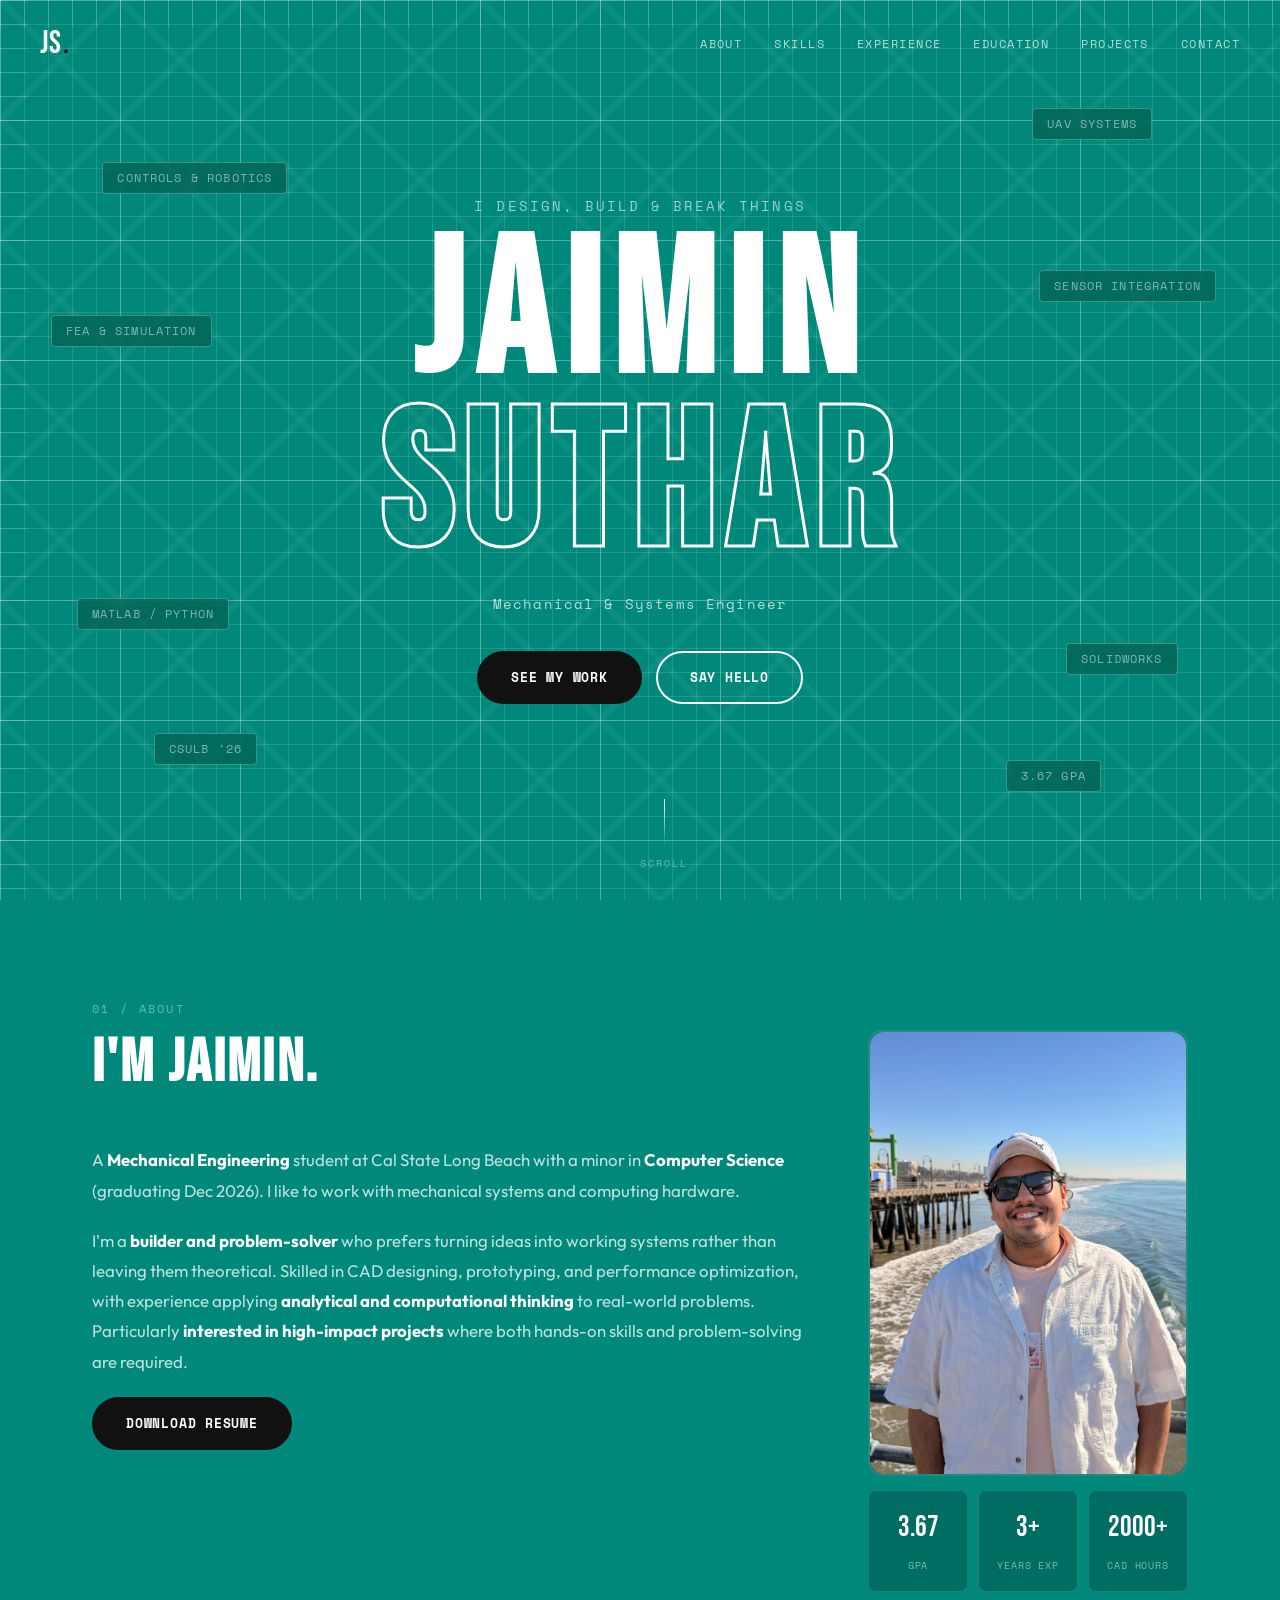
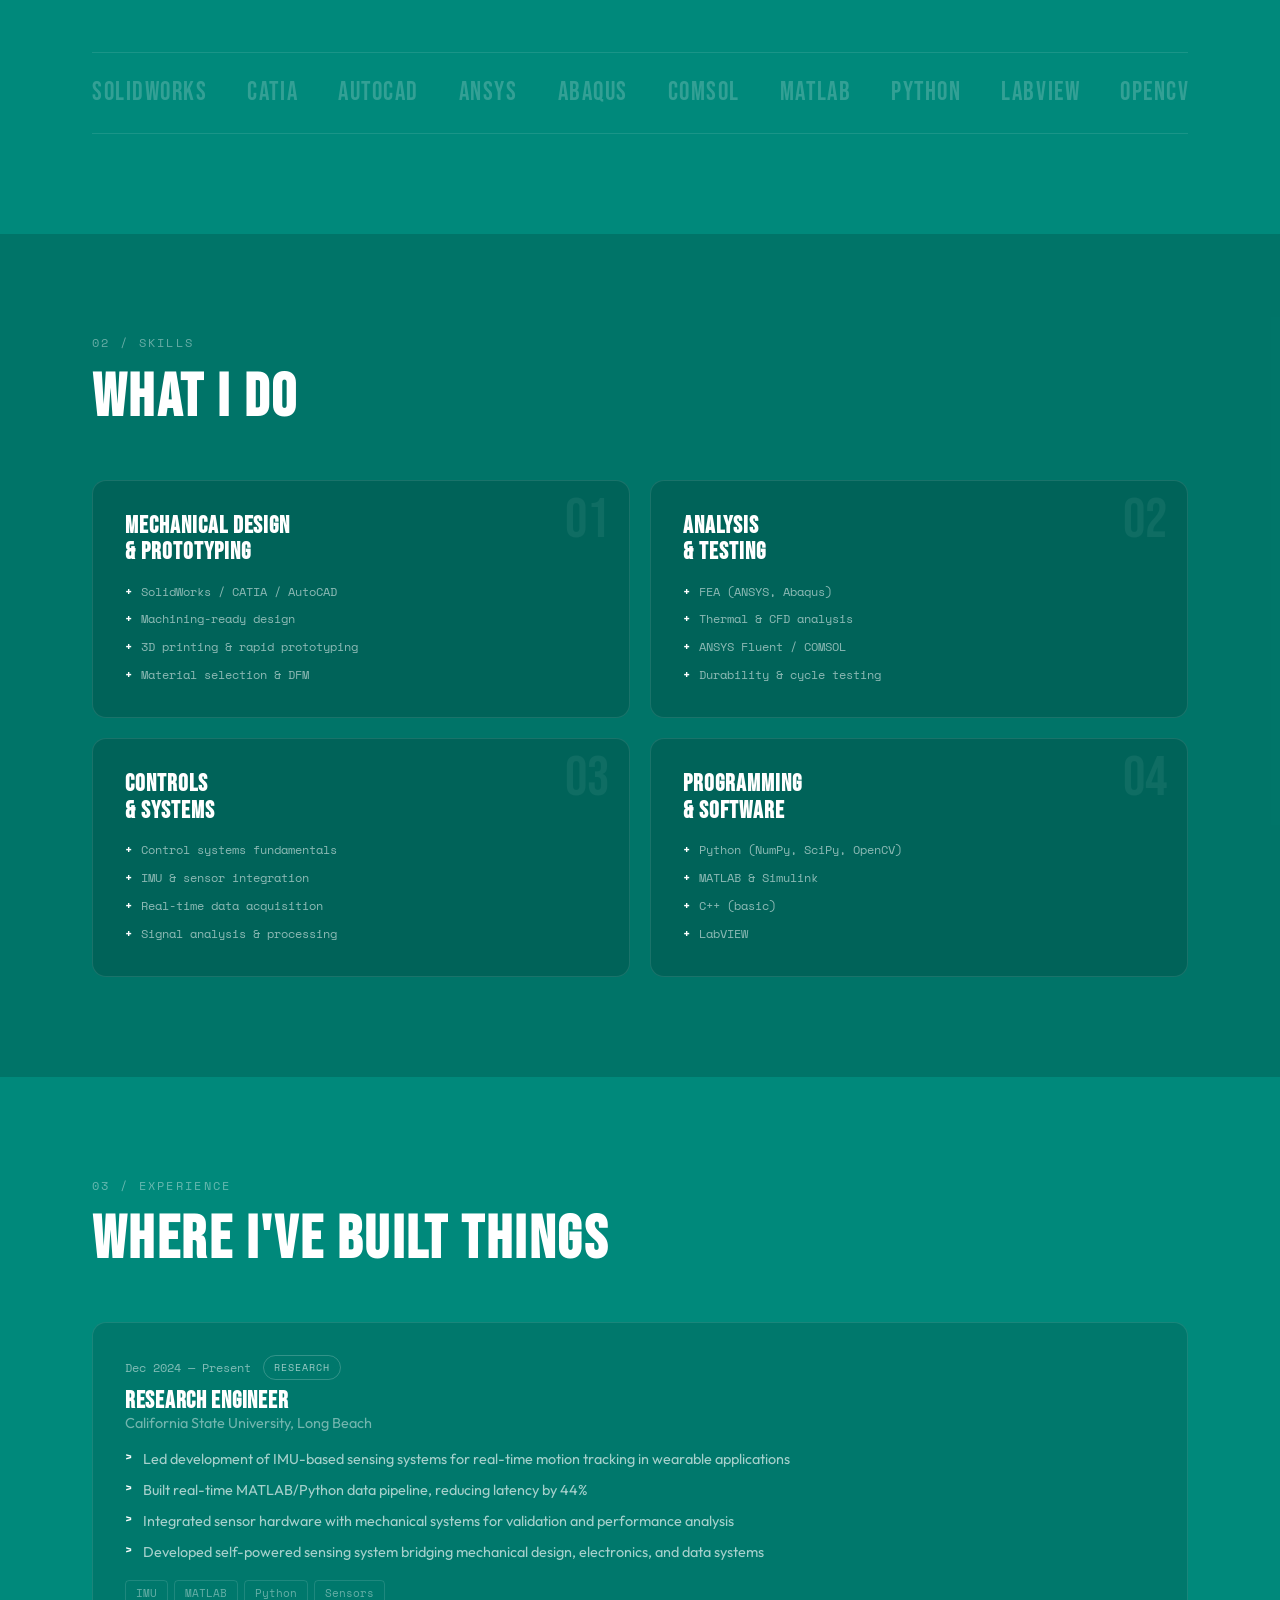
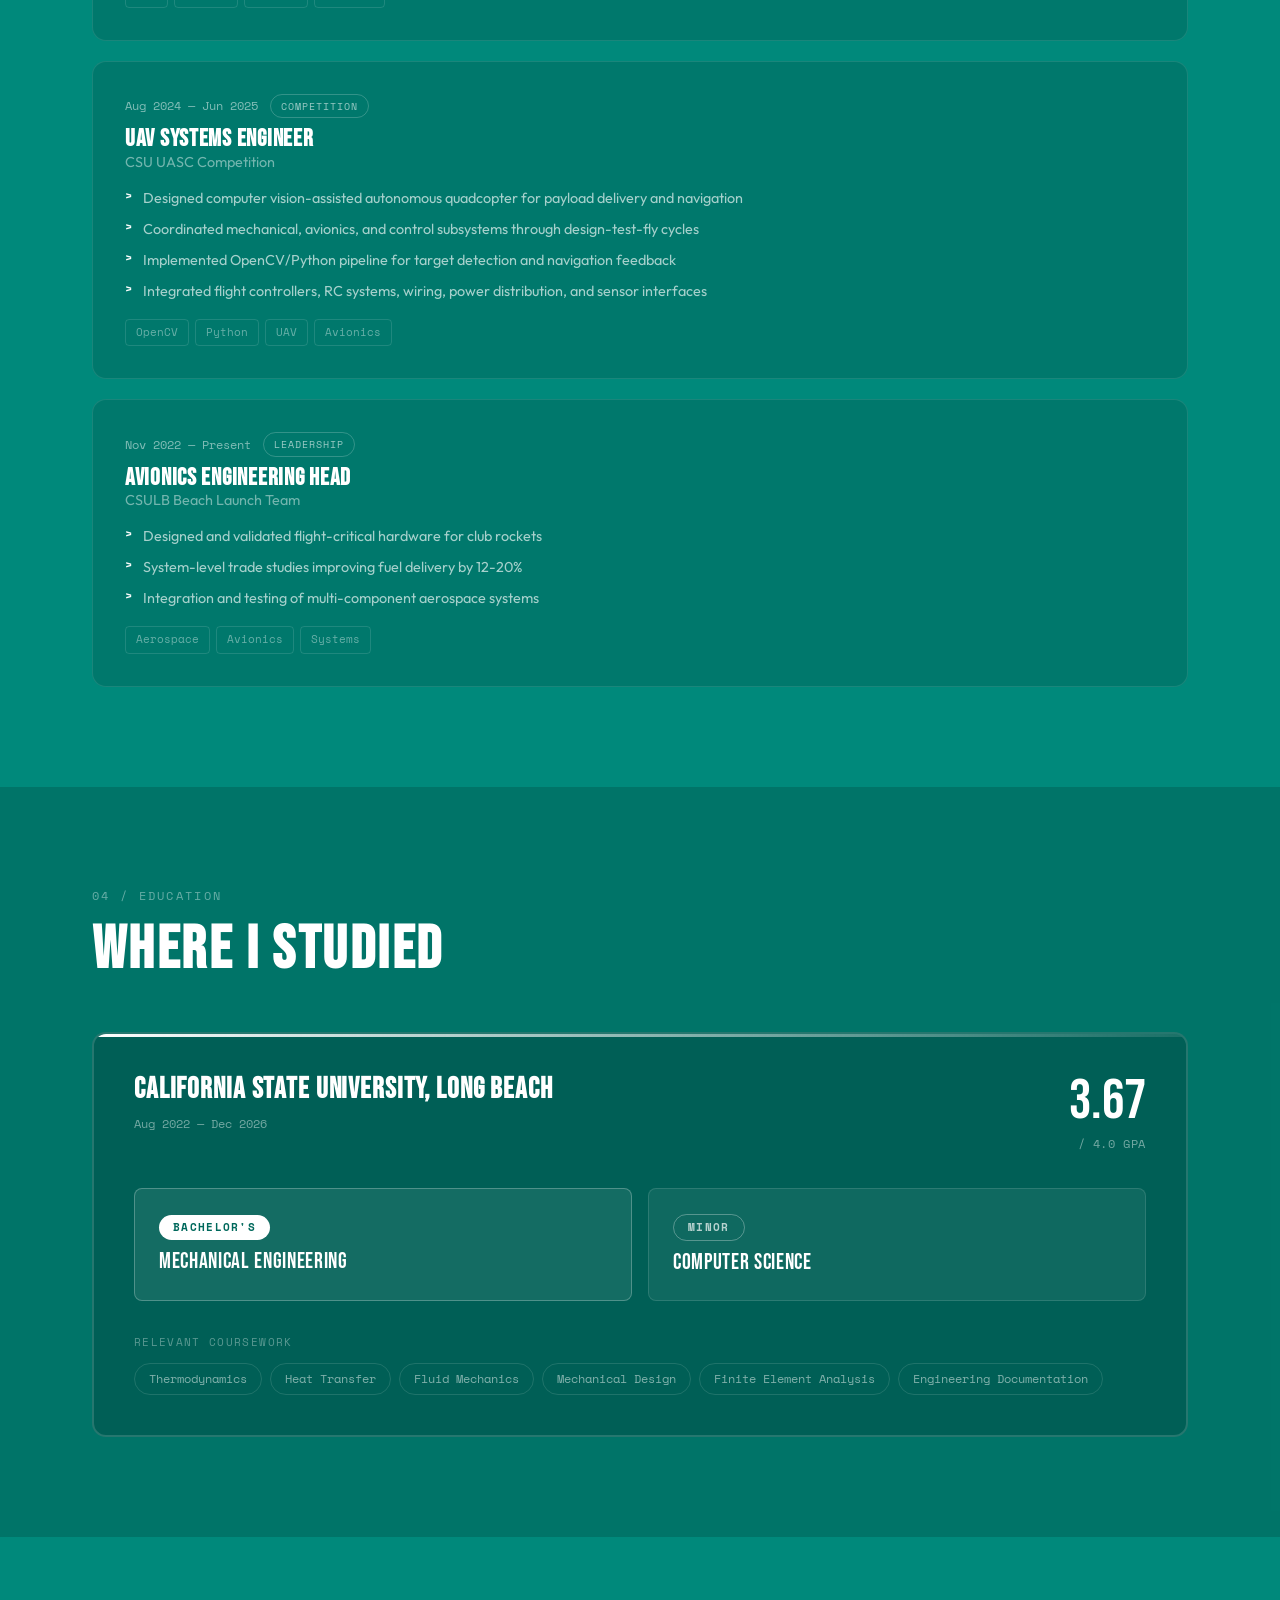
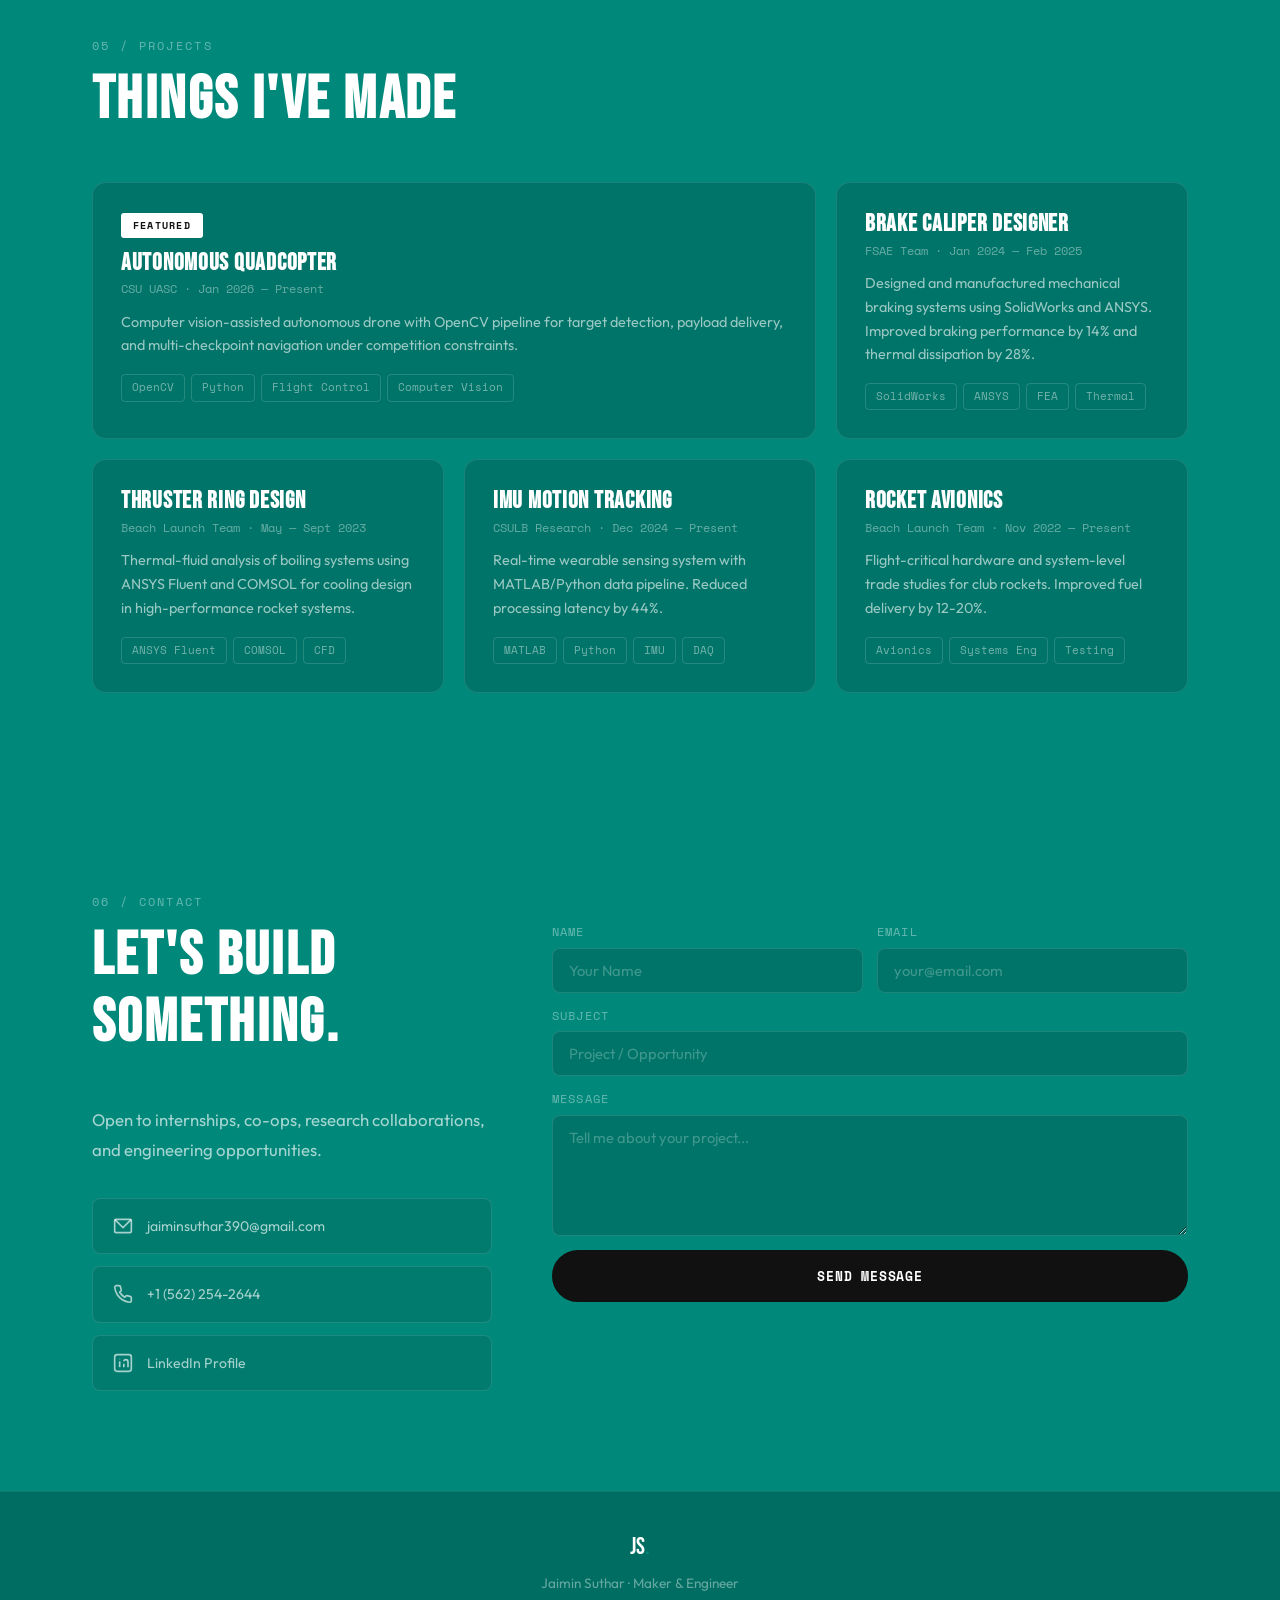
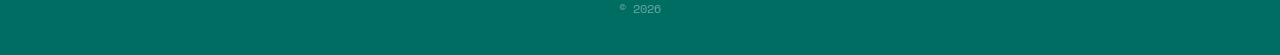
==== commit e15d59fb: "Update bio description in index.html" ====
--- a/index.html
+++ b/index.html
@@ -71,7 +71,7 @@
             <strong>Computer Science</strong> (graduating Dec 2026). I like to work with mechanical systems and computing hardware. 
           </p>
           <p class="about__bio">
-            A <strong>builder and problem-solver</strong> who prefers turning ideas into working systems rather than leaving them theoretical. Skilled in CAD designing, prototyping, and 
+            I'm a <strong>builder and problem-solver</strong> who prefers turning ideas into working systems rather than leaving them theoretical. Skilled in CAD designing, prototyping, and 
             performance optimization, with experience applying <strong>analytical and computational thinking</strong> to real-world problems.
             Particularly <strong>interested in high-impact projects</strong> where both hands-on skills and problem-solving 
             are required.
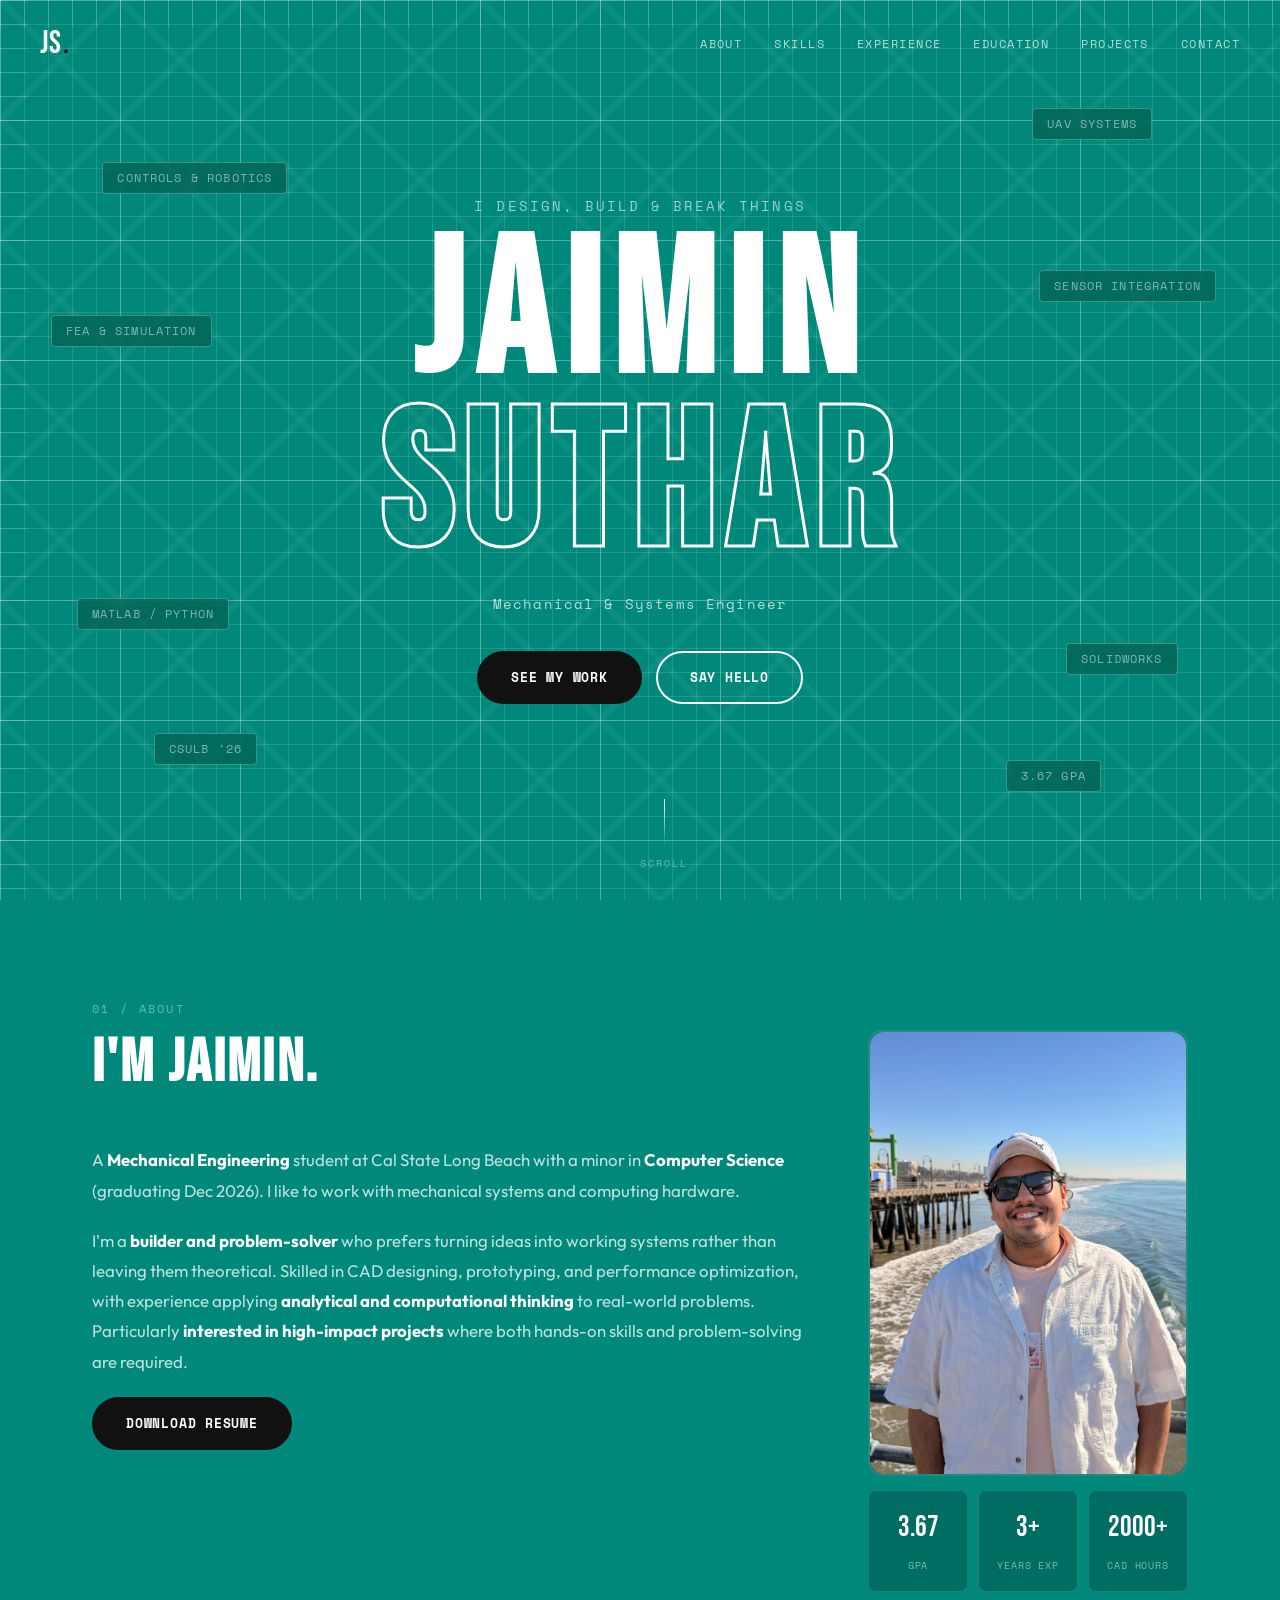
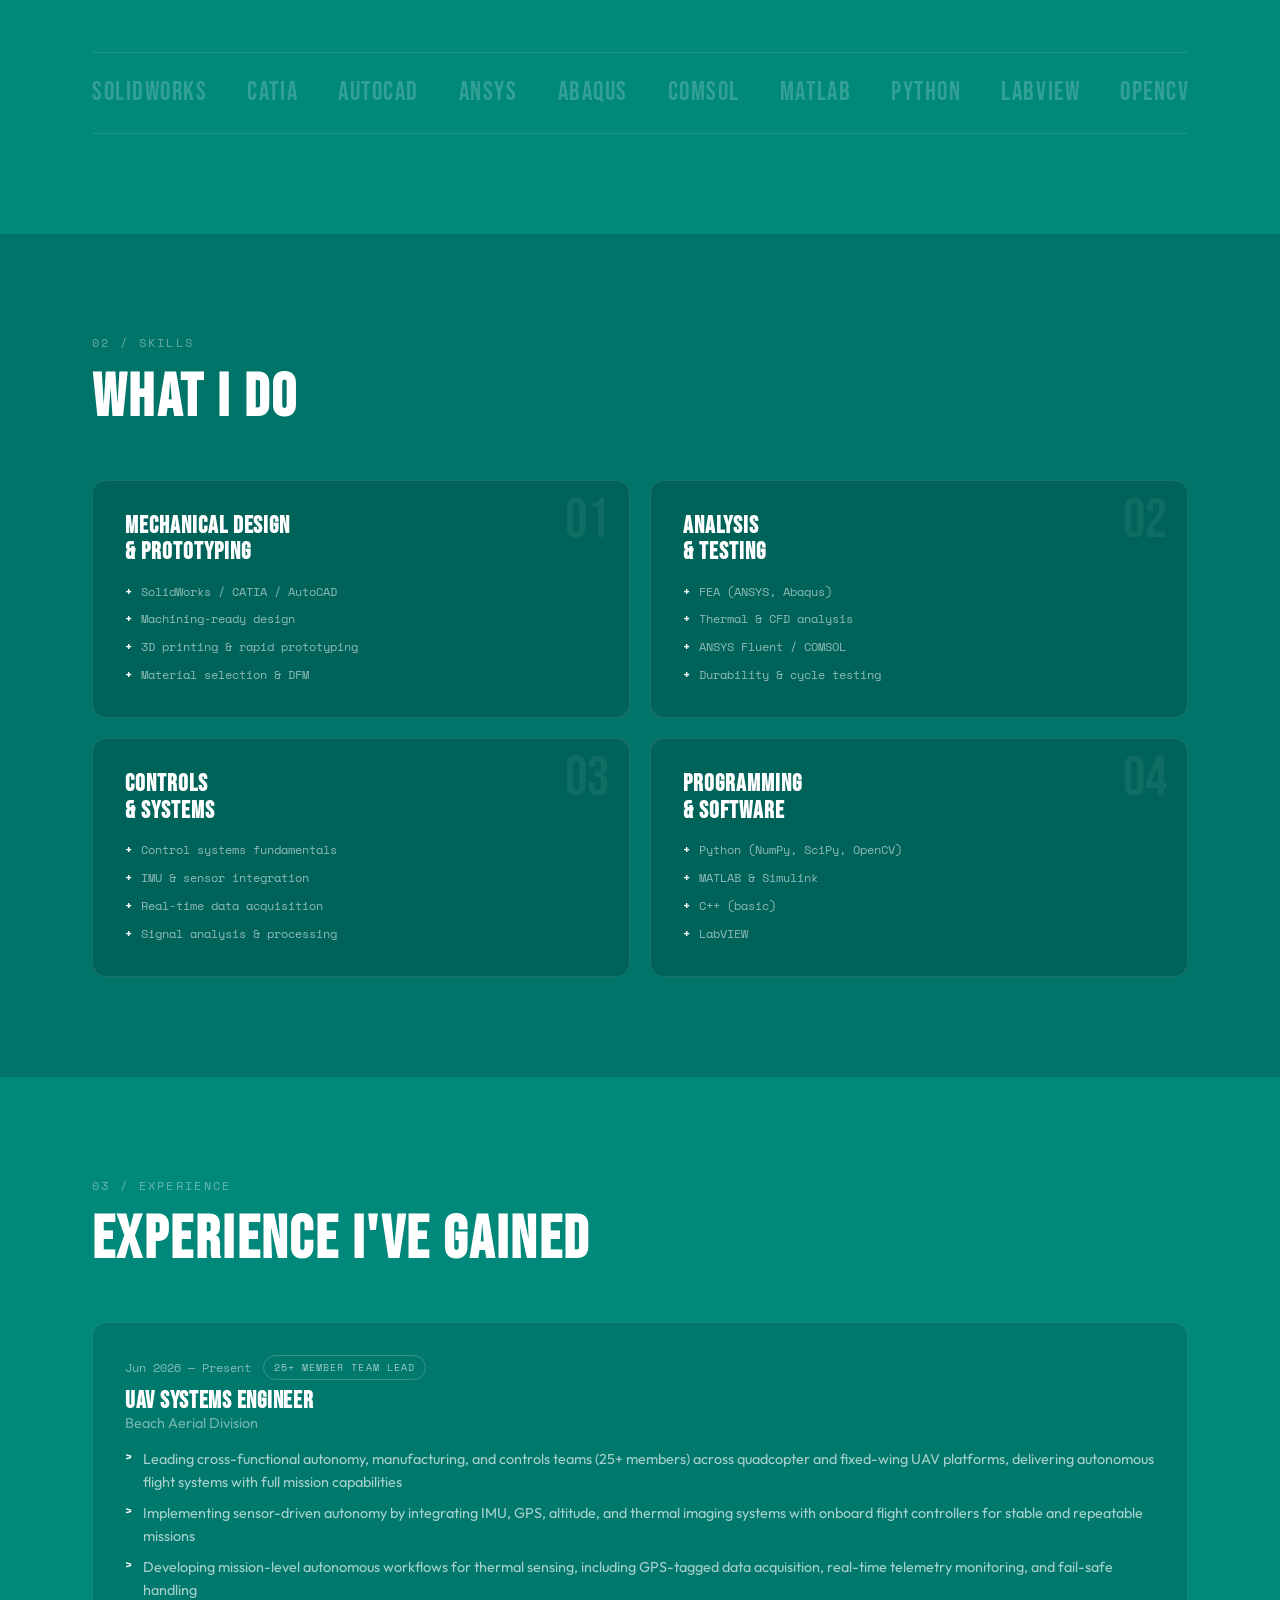
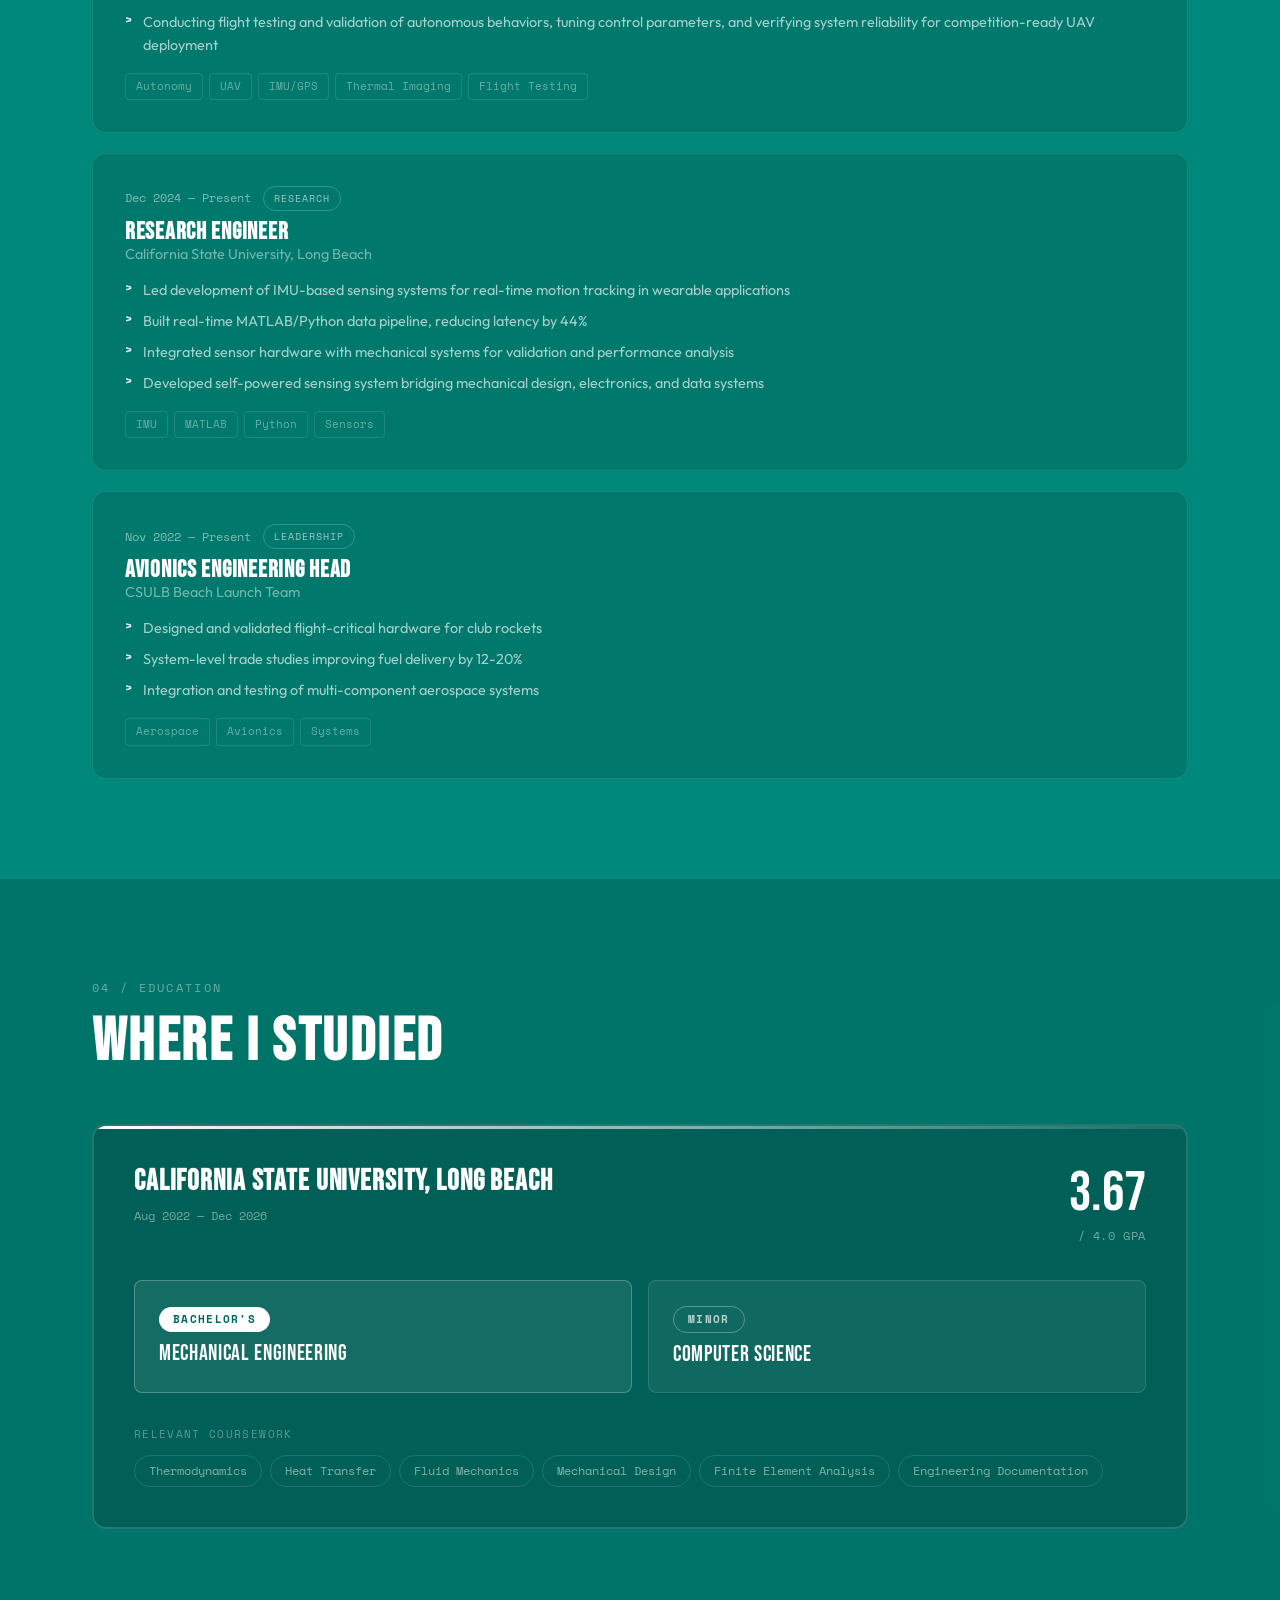
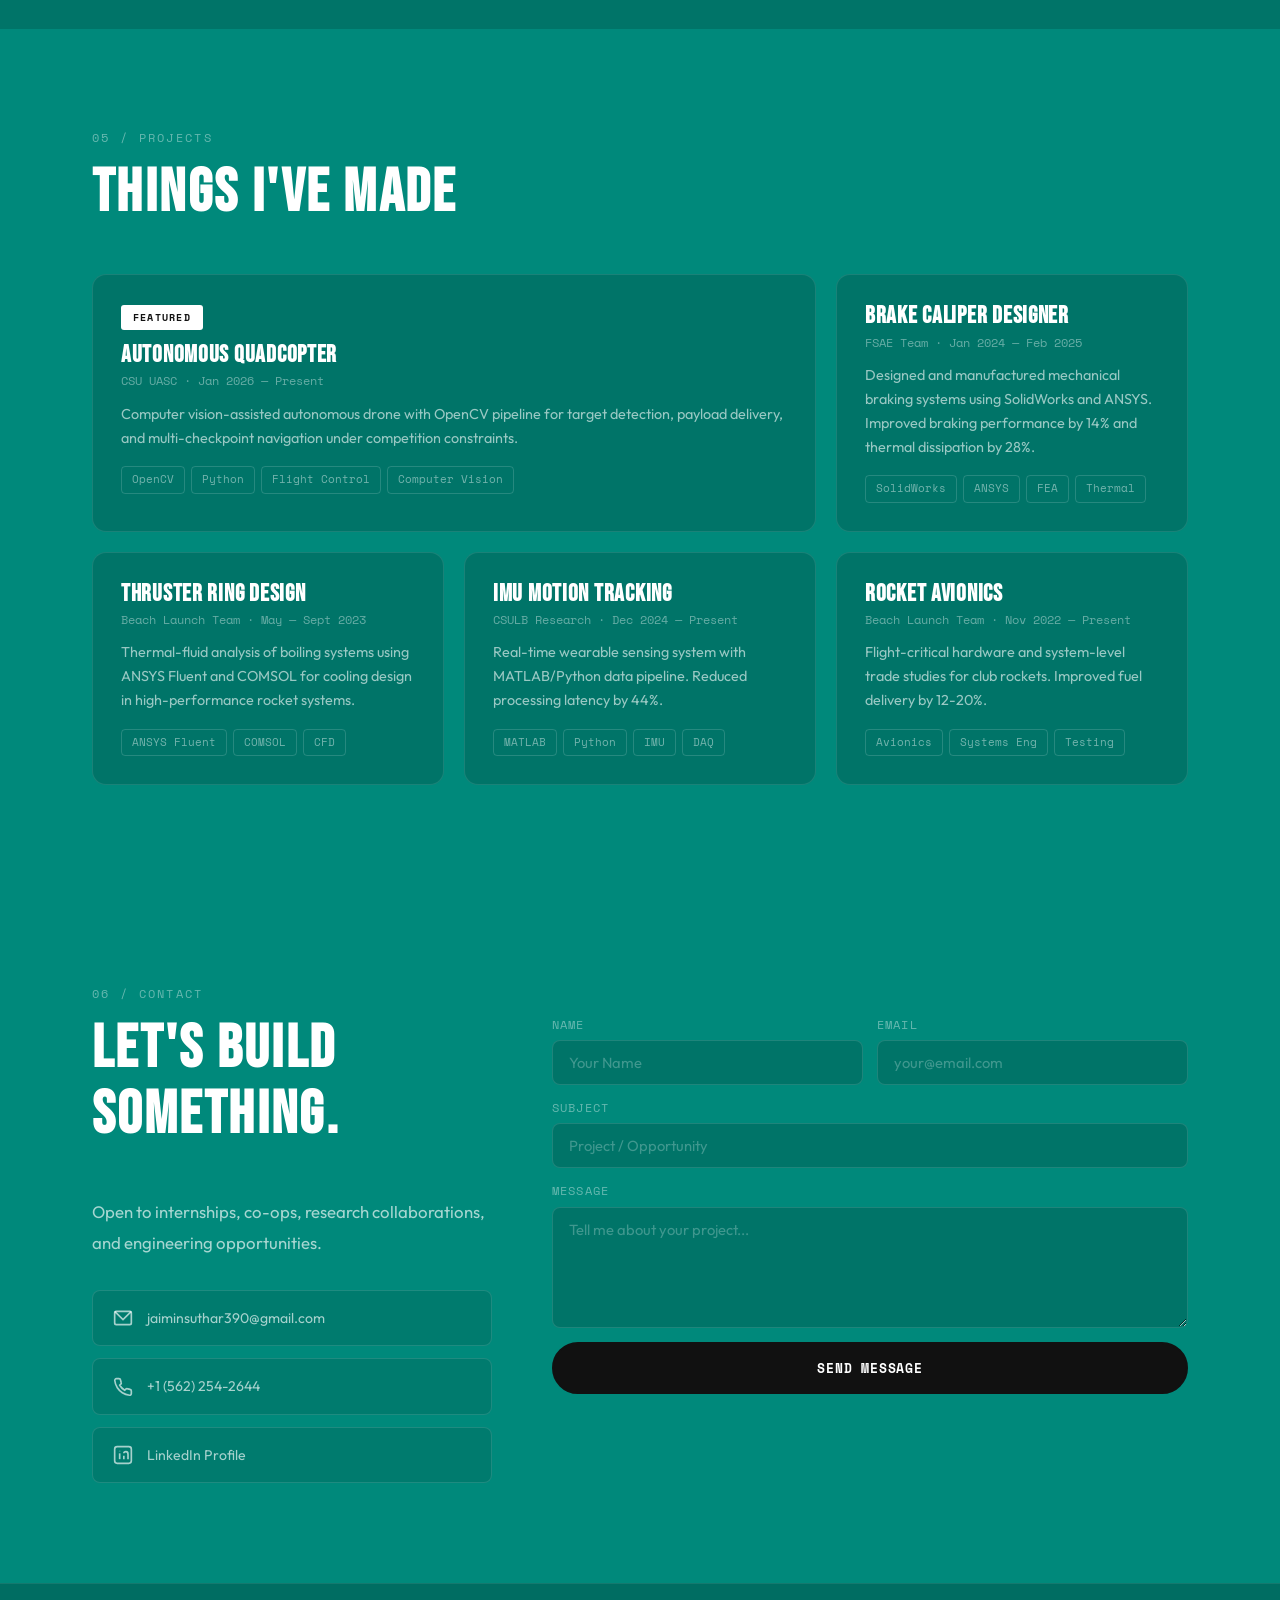
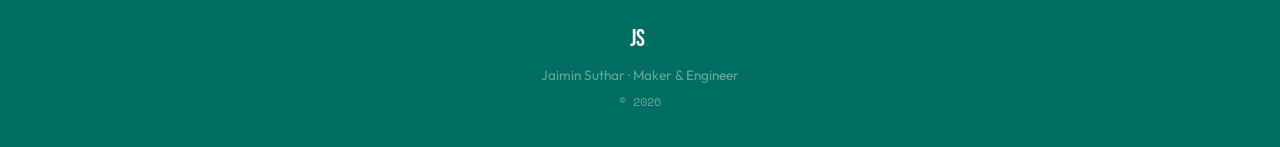
==== commit b8524b2f: "Rename experience section, add Beach Aerial Division role with updated details" ====
--- a/index.html
+++ b/index.html
@@ -156,8 +156,26 @@
   <section class="section" id="experience">
     <div class="container">
       <div class="section__label">03 / Experience</div>
-      <h2 class="section__title">Where I've Built Things</h2>
+      <h2 class="section__title">Experience I've Gained</h2>
       <div class="exp__grid">
+
+        <div class="exp-card">
+          <div class="exp-card__header">
+            <span class="exp-card__date">Jun 2026 &mdash; Present</span>
+            <span class="exp-card__badge">25+ Member Team Lead</span>
+          </div>
+          <h3>UAV Systems Engineer</h3>
+          <h4>Beach Aerial Division</h4>
+          <ul>
+            <li>Leading cross-functional autonomy, manufacturing, and controls teams (25+ members) across quadcopter and fixed-wing UAV platforms, delivering autonomous flight systems with full mission capabilities</li>
+            <li>Implementing sensor-driven autonomy by integrating IMU, GPS, altitude, and thermal imaging systems with onboard flight controllers for stable and repeatable missions</li>
+            <li>Developing mission-level autonomous workflows for thermal sensing, including GPS-tagged data acquisition, real-time telemetry monitoring, and fail-safe handling</li>
+            <li>Conducting flight testing and validation of autonomous behaviors, tuning control parameters, and verifying system reliability for competition-ready UAV deployment</li>
+          </ul>
+          <div class="exp-card__tags">
+            <span>Autonomy</span><span>UAV</span><span>IMU/GPS</span><span>Thermal Imaging</span><span>Flight Testing</span>
+          </div>
+        </div>
 
         <div class="exp-card">
           <div class="exp-card__header">
@@ -174,24 +192,6 @@
           </ul>
           <div class="exp-card__tags">
             <span>IMU</span><span>MATLAB</span><span>Python</span><span>Sensors</span>
-          </div>
-        </div>
-
-        <div class="exp-card">
-          <div class="exp-card__header">
-            <span class="exp-card__date">Aug 2024 &mdash; Jun 2025</span>
-            <span class="exp-card__badge">Competition</span>
-          </div>
-          <h3>UAV Systems Engineer</h3>
-          <h4>CSU UASC Competition</h4>
-          <ul>
-            <li>Designed computer vision-assisted autonomous quadcopter for payload delivery and navigation</li>
-            <li>Coordinated mechanical, avionics, and control subsystems through design-test-fly cycles</li>
-            <li>Implemented OpenCV/Python pipeline for target detection and navigation feedback</li>
-            <li>Integrated flight controllers, RC systems, wiring, power distribution, and sensor interfaces</li>
-          </ul>
-          <div class="exp-card__tags">
-            <span>OpenCV</span><span>Python</span><span>UAV</span><span>Avionics</span>
           </div>
         </div>
 
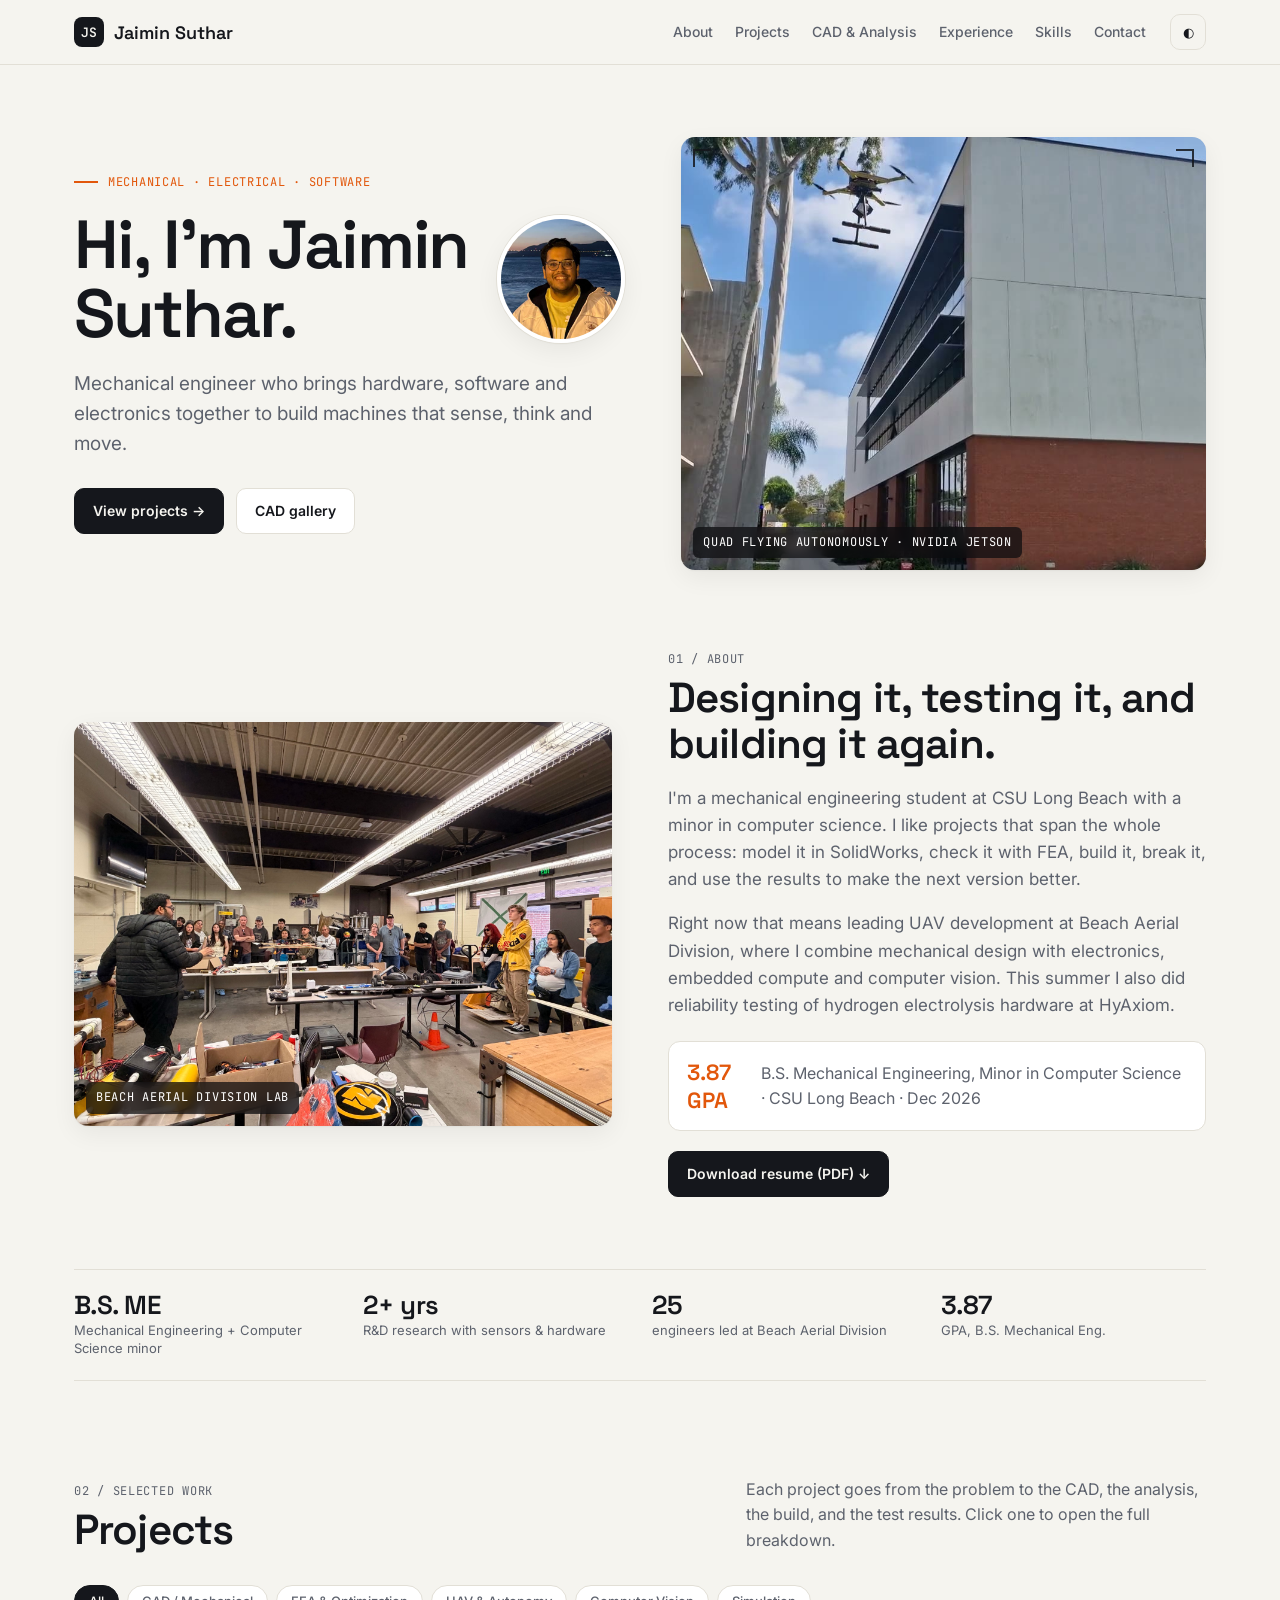
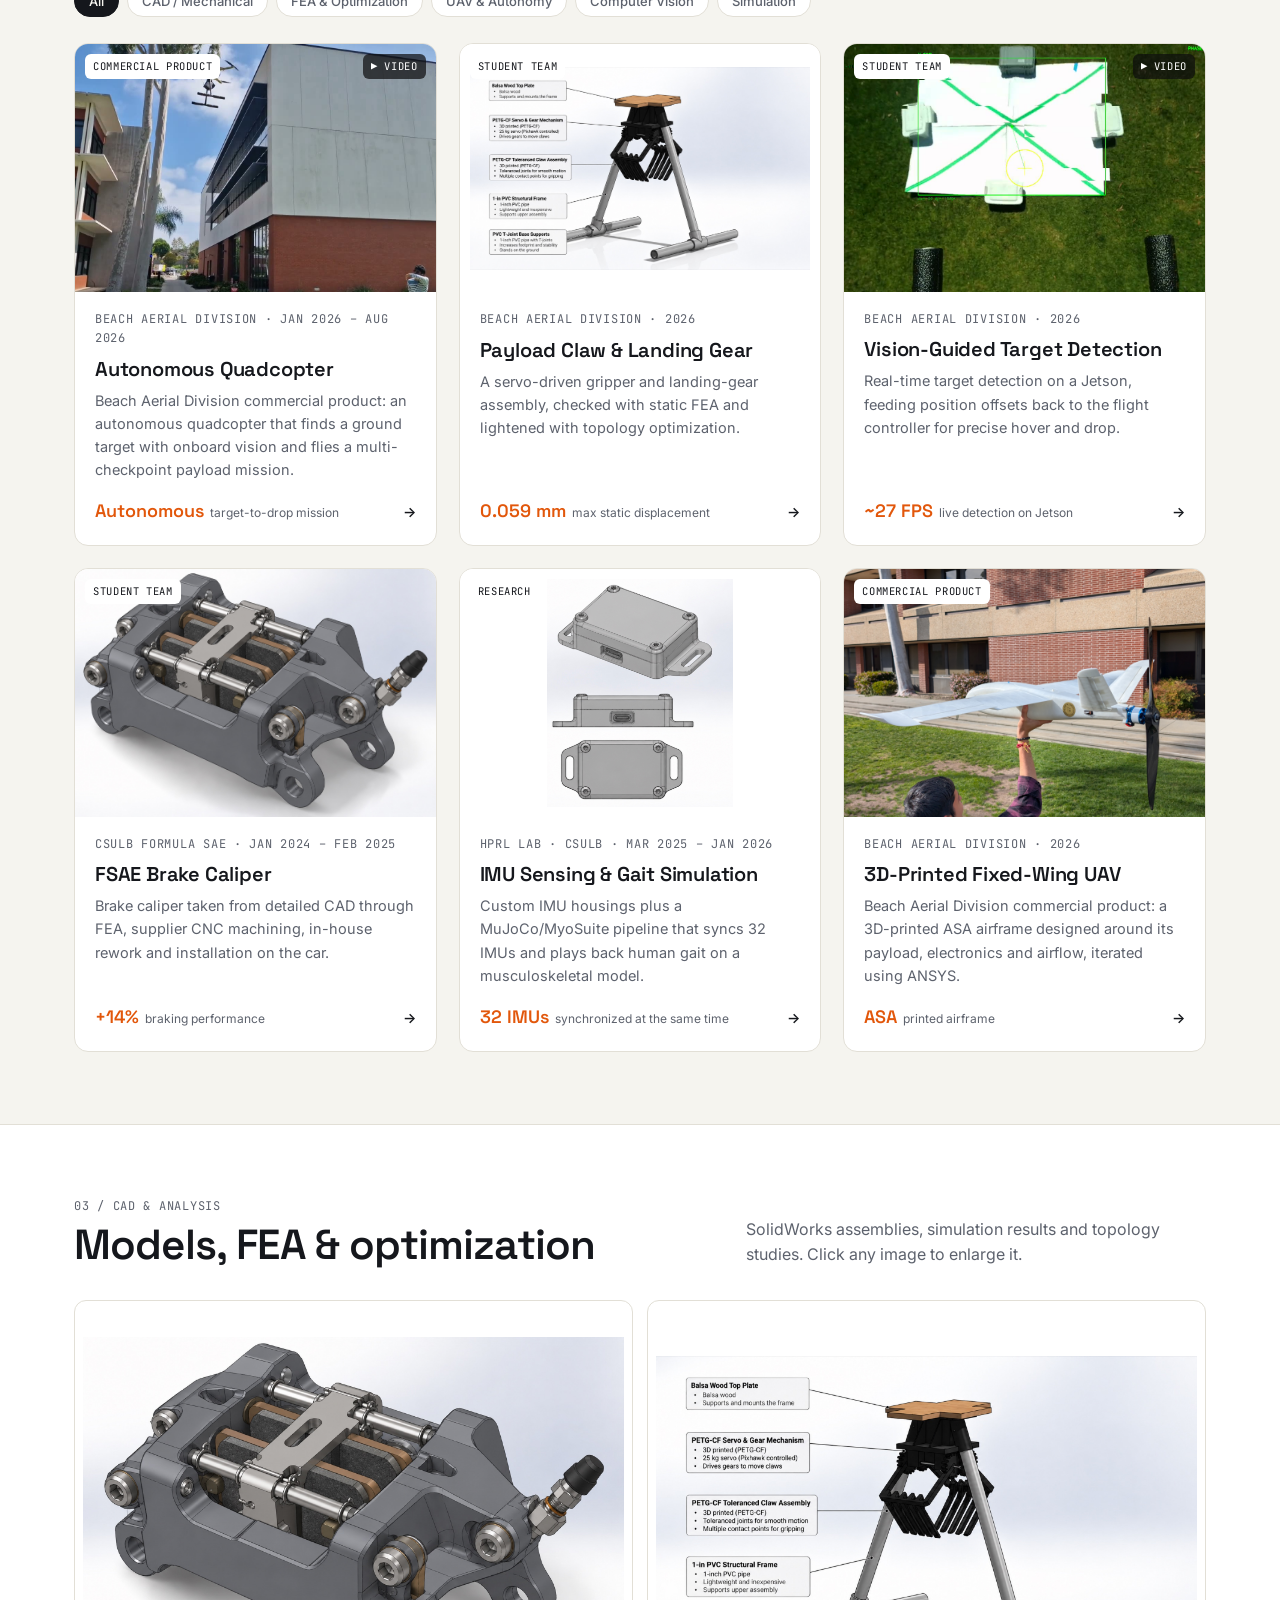
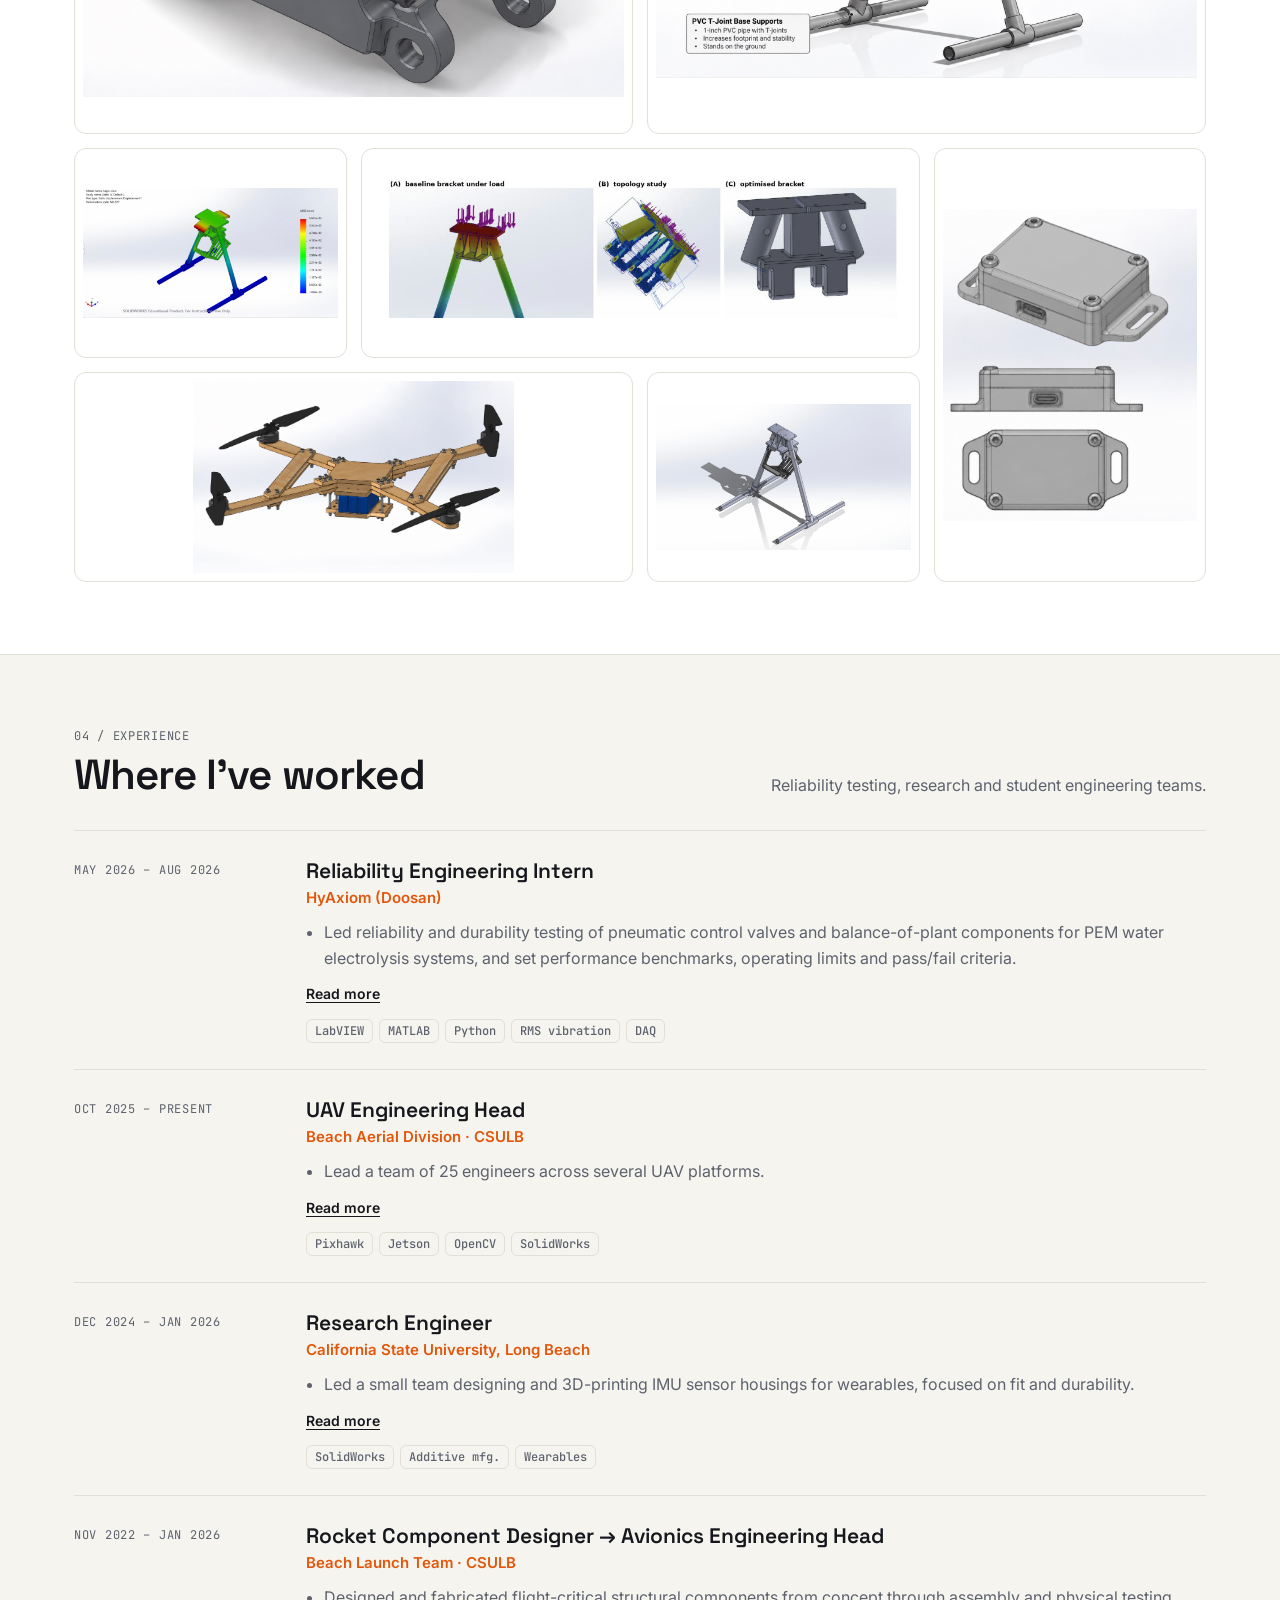
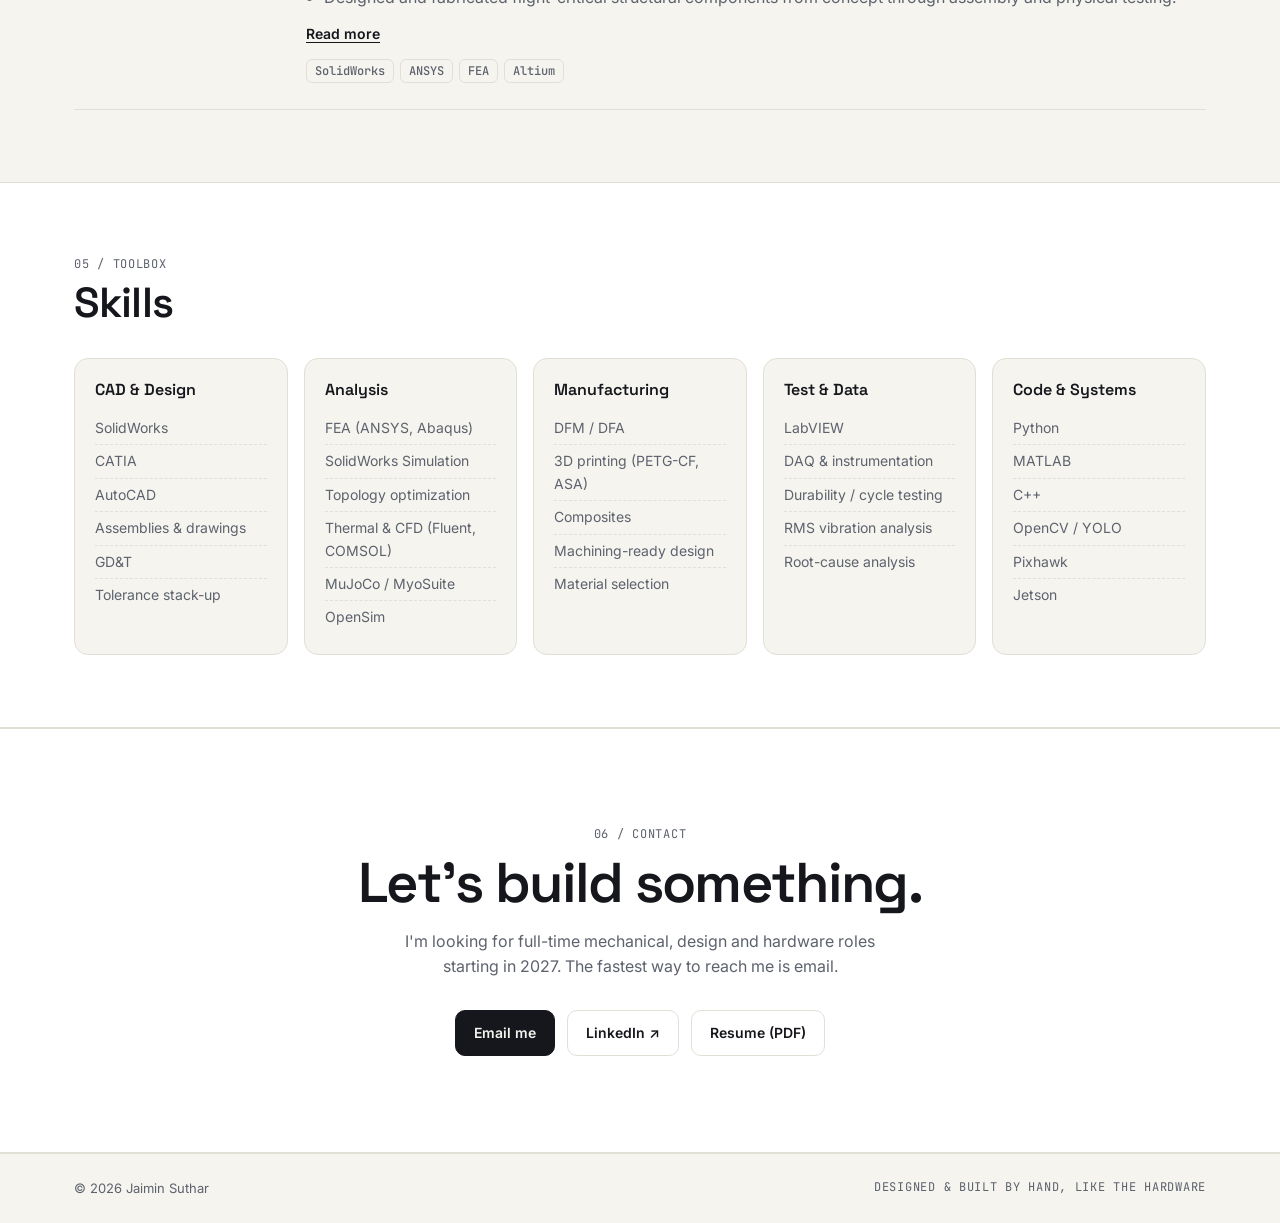
==== commit 64e9a19d: "Replace portfolio with new CAD/project-focused site Static HTML/CSS/JS site with project detail page" ====
--- a/index.html
+++ b/index.html
@@ -1,381 +1,150 @@
-<!DOCTYPE html>
+<!doctype html>
 <html lang="en">
 <head>
-  <meta charset="UTF-8" />
-  <meta name="viewport" content="width=device-width, initial-scale=1.0" />
-  <title>Jaimin Suthar | Builder & Engineer</title>
-  <link rel="stylesheet" href="styles.css?v=4" />
+  <meta charset="utf-8" />
+  <meta name="viewport" content="width=device-width, initial-scale=1" />
+  <title>Jaimin Suthar · Mechanical Engineer</title>
+  <meta name="description" content="Portfolio of Jaimin Suthar, a mechanical engineer combining hardware, software and electronics to build autonomous machines." />
+  <meta property="og:title" content="Jaimin Suthar · Mechanical Engineer" />
+  <meta property="og:image" content="assets/img/brake-caliper-render.jpg" />
+  <link rel="icon" href="data:image/svg+xml,<svg xmlns='http://www.w3.org/2000/svg' viewBox='0 0 32 32'><rect width='32' height='32' rx='8' fill='%2315171c'/><text x='16' y='21' font-family='monospace' font-size='13' font-weight='700' fill='%23f5f4ef' text-anchor='middle'>JS</text></svg>" />
   <link rel="preconnect" href="https://fonts.googleapis.com" />
-  <link href="https://fonts.googleapis.com/css2?family=Bebas+Neue&family=Space+Mono:wght@400;700&family=Outfit:wght@300;400;500;600;700;800;900&display=swap" rel="stylesheet" />
+  <link rel="preconnect" href="https://fonts.gstatic.com" crossorigin />
+  <link href="https://fonts.googleapis.com/css2?family=Inter:wght@400;500;600&family=JetBrains+Mono:wght@500&family=Space+Grotesk:wght@500;600&display=swap" rel="stylesheet" />
+  <link rel="stylesheet" href="assets/styles.css?v=14" />
 </head>
 <body>
+  <nav class="nav">
+    <div class="wrap">
+      <a class="brand" href="#top"><span class="brand-mark">JS</span><span data-name></span></a>
+      <div class="nav-links" id="navLinks">
+        <a href="#about">About</a>
+        <a href="#work">Projects</a>
+        <a href="#gallery">CAD & Analysis</a>
+        <a href="#experience">Experience</a>
+        <a href="#skills">Skills</a>
+        <a href="#contact">Contact</a>
+      </div>
+      <button class="icon-btn" id="themeBtn" aria-label="Toggle dark mode">◐</button>
+      <button class="icon-btn menu-btn" id="menuBtn" aria-label="Open menu">☰</button>
+    </div>
+  </nav>
 
-  <!-- ─── CUTTING MAT GRID (SVG background) ─── -->
-  <div class="mat-bg" id="mat-bg"></div>
-
-  <!-- ─── NAV ─── -->
-  <header class="nav" id="nav">
-    <div class="nav__logo">JS<span class="dot">.</span></div>
-    <nav class="nav__links">
-      <a href="#about">About</a>
-      <a href="#skills">Skills</a>
-      <a href="#experience">Experience</a>
-      <a href="#education">Education</a>
-      <a href="#projects">Projects</a>
-      <a href="#contact">Contact</a>
-    </nav>
-    <button class="nav__hamburger" id="hamburger" aria-label="Toggle menu">
-      <span></span><span></span><span></span>
-    </button>
-  </header>
-
-  <!-- ─── HERO ─── -->
-  <section class="hero" id="home">
-    <div class="hero__scattered">
-      <span class="hero__tag hero__tag--1">Controls & Robotics</span>
-      <span class="hero__tag hero__tag--2">UAV Systems</span>
-      <span class="hero__tag hero__tag--3">FEA & Simulation</span>
-      <span class="hero__tag hero__tag--4">Sensor Integration</span>
-      <span class="hero__tag hero__tag--5">MATLAB / Python</span>
-      <span class="hero__tag hero__tag--6">SolidWorks</span>
-      <span class="hero__tag hero__tag--7">CSULB '26</span>
-      <span class="hero__tag hero__tag--8">3.67 GPA</span>
-    </div>
-    <div class="hero__center">
-      <p class="hero__pre">I design, build & break things</p>
-      <h1 class="hero__name">
-        <span class="hero__first">JAIMIN</span>
-        <span class="hero__last">SUTHAR</span>
-      </h1>
-      <p class="hero__sub">Mechanical & Systems Engineer</p>
-      <div class="hero__cta">
-        <a href="#projects" class="btn btn--dark">See My Work</a>
-        <a href="#contact" class="btn btn--outline">Say Hello</a>
-      </div>
-    </div>
-    <div class="hero__scroll">
-      <div class="hero__scroll-line"></div>
-      <span>scroll</span>
-    </div>
-  </section>
-
-  <!-- ─── ABOUT ─── -->
-  <section class="section" id="about">
-    <div class="container">
-      <div class="section__label">01 / About</div>
-      <div class="about__grid">
-        <div class="about__left">
-          <h2 class="section__title">I'm Jaimin.</h2>
-          <p class="about__bio">
-            A <strong>Mechanical Engineering</strong> student at Cal State Long Beach with a minor in
-            <strong>Computer Science</strong> (graduating Dec 2026). I like to work with mechanical systems and computing hardware. 
-          </p>
-          <p class="about__bio">
-            I'm a <strong>builder and problem-solver</strong> who prefers turning ideas into working systems rather than leaving them theoretical. Skilled in CAD designing, prototyping, and 
-            performance optimization, with experience applying <strong>analytical and computational thinking</strong> to real-world problems.
-            Particularly <strong>interested in high-impact projects</strong> where both hands-on skills and problem-solving 
-            are required.
-          </p>
-          <a href="resume.pdf" download class="btn btn--dark">Download Resume</a>
+  <main id="top">
+    <!-- HERO -->
+    <header class="hero">
+      <div class="wrap">
+        <div>
+          <div class="eyebrow mono">Mechanical · Electrical · Software</div>
+          <div class="intro">
+            <h1>Hi, I'm <span data-name></span>.</h1>
+            <img class="avatar" src="assets/img/headshot.jpg" alt="Photo of Jaimin Suthar" width="400" height="400" />
+          </div>
+          <p class="lead" data-tagline></p>
+          <div class="hero-cta">
+            <a class="btn primary" href="#work">View projects →</a>
+            <a class="btn" href="#gallery">CAD gallery</a>
+          </div>
         </div>
-        <div class="about__right">
-          <div class="about__photo-frame">
-            <img src="photo.jpg" alt="Jaimin Suthar" />
-          </div>
-          <div class="about__stats">
-            <div class="stat"><span class="stat__num">3.67</span><span class="stat__label">GPA</span></div>
-            <div class="stat"><span class="stat__num">3+</span><span class="stat__label">Years Exp</span></div>
-            <div class="stat"><span class="stat__num">2000+</span><span class="stat__label">CAD Hours</span></div>
+        <div>
+          <div class="figure">
+            <video src="assets/video/quad-flight.mp4" poster="assets/img/quad-flight-poster.jpg" muted loop playsinline autoplay data-autoplay></video>
+            <span class="crosshair tl"></span><span class="crosshair tr"></span>
+            <span class="fig-tag mono">Quad flying autonomously · NVIDIA Jetson</span>
           </div>
         </div>
       </div>
-      <div class="tools-strip">
-        <div class="tools-strip__inner">
-          <span>SolidWorks</span><span>CATIA</span><span>AutoCAD</span><span>ANSYS</span>
-          <span>Abaqus</span><span>COMSOL</span><span>MATLAB</span><span>Python</span>
-          <span>LabVIEW</span><span>OpenCV</span><span>C++</span><span>3D Printing</span>
-          <span>SolidWorks</span><span>CATIA</span><span>AutoCAD</span><span>ANSYS</span>
-          <span>Abaqus</span><span>COMSOL</span><span>MATLAB</span><span>Python</span>
-          <span>LabVIEW</span><span>OpenCV</span><span>C++</span><span>3D Printing</span>
+    </header>
+
+    <!-- ABOUT -->
+    <section id="about" class="about-sec">
+      <div class="wrap about">
+        <div class="figure reveal"><img src="assets/img/lab-presentation.jpg" alt="Presenting UAV work in the Beach Aerial Division lab" /><span class="fig-tag mono">Beach Aerial Division lab</span></div>
+        <div class="reveal">
+          <div class="mono muted">01 / About</div>
+          <h2 style="font: 600 clamp(30px,4vw,42px)/1.1 var(--display); letter-spacing:-.02em; margin:6px 0 16px">Designing it, testing it, and building it again.</h2>
+          <p>I'm a mechanical engineering student at CSU Long Beach with a minor in computer science. I like projects that span the whole process: model it in SolidWorks, check it with FEA, build it, break it, and use the results to make the next version better.</p>
+          <p>Right now that means leading UAV development at Beach Aerial Division, where I combine mechanical design with electronics, embedded compute and computer vision. This summer I also did reliability testing of hydrogen electrolysis hardware at HyAxiom.</p>
+          <div class="edu"><b data-gpa></b><span class="muted" data-school></span></div>
+          <div class="hero-cta" style="margin-top:20px"><a class="btn primary" data-resume target="_blank" rel="noopener">Download resume (PDF) ↓</a></div>
         </div>
       </div>
-    </div>
-  </section>
+    </section>
 
-  <!-- ─── SKILLS ─── -->
-  <section class="section section--alt" id="skills">
-    <div class="container">
-      <div class="section__label">02 / Skills</div>
-      <h2 class="section__title">What I Do</h2>
-      <div class="skills__grid">
-        <div class="skill-card">
-          <div class="skill-card__num">01</div>
-          <h3>Mechanical Design<br/>&amp; Prototyping</h3>
-          <ul>
-            <li>SolidWorks / CATIA / AutoCAD</li>
-            <li>Machining-ready design</li>
-            <li>3D printing & rapid prototyping</li>
-            <li>Material selection & DFM</li>
-          </ul>
+    <!-- NUMBERS -->
+    <section class="stats-sec">
+      <div class="wrap"><div class="stats" id="stats"></div></div>
+    </section>
+
+    <!-- PROJECTS -->
+    <section id="work">
+      <div class="wrap">
+        <div class="sec-head reveal">
+          <div><div class="mono muted">02 / Selected work</div><h2>Projects</h2></div>
+          <p>Each project goes from the problem to the CAD, the analysis, the build, and the test results. Click one to open the full breakdown.</p>
         </div>
-        <div class="skill-card">
-          <div class="skill-card__num">02</div>
-          <h3>Analysis<br/>&amp; Testing</h3>
-          <ul>
-            <li>FEA (ANSYS, Abaqus)</li>
-            <li>Thermal & CFD analysis</li>
-            <li>ANSYS Fluent / COMSOL</li>
-            <li>Durability & cycle testing</li>
-          </ul>
+        <div class="chips" id="chips" role="group" aria-label="Filter projects"></div>
+        <div class="grid" id="projectGrid"></div>
+      </div>
+    </section>
+
+    <!-- GALLERY -->
+    <section id="gallery" class="alt">
+      <div class="wrap">
+        <div class="sec-head reveal">
+          <div><div class="mono muted">03 / CAD & analysis</div><h2>Models, FEA & optimization</h2></div>
+          <p>SolidWorks assemblies, simulation results and topology studies. Click any image to enlarge it.</p>
         </div>
-        <div class="skill-card">
-          <div class="skill-card__num">03</div>
-          <h3>Controls<br/>&amp; Systems</h3>
-          <ul>
-            <li>Control systems fundamentals</li>
-            <li>IMU & sensor integration</li>
-            <li>Real-time data acquisition</li>
-            <li>Signal analysis & processing</li>
-          </ul>
+        <div class="gallery" id="galleryGrid"></div>
+      </div>
+    </section>
+
+    <!-- EXPERIENCE -->
+    <section id="experience">
+      <div class="wrap">
+        <div class="sec-head reveal">
+          <div><div class="mono muted">04 / Experience</div><h2>Where I've worked</h2></div>
+          <p>Reliability testing, research and student engineering teams.</p>
         </div>
-        <div class="skill-card">
-          <div class="skill-card__num">04</div>
-          <h3>Programming<br/>&amp; Software</h3>
-          <ul>
-            <li>Python (NumPy, SciPy, OpenCV)</li>
-            <li>MATLAB & Simulink</li>
-            <li>C++ (basic)</li>
-            <li>LabVIEW</li>
-          </ul>
+        <div class="timeline" id="timeline"></div>
+      </div>
+    </section>
+
+    <!-- SKILLS -->
+    <section id="skills" class="alt">
+      <div class="wrap">
+        <div class="sec-head reveal">
+          <div><div class="mono muted">05 / Toolbox</div><h2>Skills</h2></div>
+        </div>
+        <div class="skills" id="skillGrid"></div>
+      </div>
+    </section>
+
+    <!-- CONTACT -->
+    <section id="contact" class="contact alt">
+      <div class="wrap">
+        <div class="mono muted">06 / Contact</div>
+        <h2>Let's build something.</h2>
+        <p>I'm looking for full-time mechanical, design and hardware roles starting in 2027. The fastest way to reach me is email.</p>
+        <div class="hero-cta">
+          <a class="btn primary" data-email>Email me</a>
+          <a class="btn" data-linkedin target="_blank" rel="noopener">LinkedIn ↗</a>
+          <a class="btn" data-resume target="_blank" rel="noopener">Resume (PDF)</a>
         </div>
       </div>
-    </div>
-  </section>
+    </section>
+  </main>
 
-  <!-- ─── EXPERIENCE ─── -->
-  <section class="section" id="experience">
-    <div class="container">
-      <div class="section__label">03 / Experience</div>
-      <h2 class="section__title">Experience I've Gained</h2>
-      <div class="exp__grid">
+  <footer><div class="wrap"><span>© 2026 <span data-name></span></span><span class="mono">Designed & built by hand, like the hardware</span></div></footer>
 
-        <div class="exp-card">
-          <div class="exp-card__header">
-            <span class="exp-card__date">Jun 2026 &mdash; Present</span>
-            <span class="exp-card__badge">25+ Member Team Lead</span>
-          </div>
-          <h3>UAV Systems Engineer</h3>
-          <h4>Beach Aerial Division</h4>
-          <ul>
-            <li>Leading cross-functional autonomy, manufacturing, and controls teams (25+ members) across quadcopter and fixed-wing UAV platforms, delivering autonomous flight systems with full mission capabilities</li>
-            <li>Implementing sensor-driven autonomy by integrating IMU, GPS, altitude, and thermal imaging systems with onboard flight controllers for stable and repeatable missions</li>
-            <li>Developing mission-level autonomous workflows for thermal sensing, including GPS-tagged data acquisition, real-time telemetry monitoring, and fail-safe handling</li>
-            <li>Conducting flight testing and validation of autonomous behaviors, tuning control parameters, and verifying system reliability for competition-ready UAV deployment</li>
-          </ul>
-          <div class="exp-card__tags">
-            <span>Autonomy</span><span>UAV</span><span>IMU/GPS</span><span>Thermal Imaging</span><span>Flight Testing</span>
-          </div>
-        </div>
+  <div class="lightbox" id="lightbox" role="dialog" aria-modal="true" aria-label="Image viewer">
+    <button class="lb-btn lb-close" aria-label="Close">✕</button>
+    <button class="lb-btn lb-prev" aria-label="Previous">‹</button>
+    <button class="lb-btn lb-next" aria-label="Next">›</button>
+    <figure><img alt="" /><figcaption></figcaption></figure>
+  </div>
 
-        <div class="exp-card">
-          <div class="exp-card__header">
-            <span class="exp-card__date">Dec 2024 &mdash; Present</span>
-            <span class="exp-card__badge">Research</span>
-          </div>
-          <h3>Research Engineer</h3>
-          <h4>California State University, Long Beach</h4>
-          <ul>
-            <li>Led development of IMU-based sensing systems for real-time motion tracking in wearable applications</li>
-            <li>Built real-time MATLAB/Python data pipeline, reducing latency by 44%</li>
-            <li>Integrated sensor hardware with mechanical systems for validation and performance analysis</li>
-            <li>Developed self-powered sensing system bridging mechanical design, electronics, and data systems</li>
-          </ul>
-          <div class="exp-card__tags">
-            <span>IMU</span><span>MATLAB</span><span>Python</span><span>Sensors</span>
-          </div>
-        </div>
-
-        <div class="exp-card">
-          <div class="exp-card__header">
-            <span class="exp-card__date">Nov 2022 &mdash; Present</span>
-            <span class="exp-card__badge">Leadership</span>
-          </div>
-          <h3>Avionics Engineering Head</h3>
-          <h4>CSULB Beach Launch Team</h4>
-          <ul>
-            <li>Designed and validated flight-critical hardware for club rockets</li>
-            <li>System-level trade studies improving fuel delivery by 12-20%</li>
-            <li>Integration and testing of multi-component aerospace systems</li>
-          </ul>
-          <div class="exp-card__tags">
-            <span>Aerospace</span><span>Avionics</span><span>Systems</span>
-          </div>
-        </div>
-
-      </div>
-    </div>
-  </section>
-
-  <!-- ─── EDUCATION ─── -->
-  <section class="section section--alt" id="education">
-    <div class="container">
-      <div class="section__label">04 / Education</div>
-      <h2 class="section__title">Where I Studied</h2>
-      <div class="edu-card">
-        <div class="edu-card__top">
-          <div class="edu-card__school">
-            <h3>California State University, Long Beach</h3>
-            <span class="edu-card__date">Aug 2022 &mdash; Dec 2026</span>
-          </div>
-          <div class="edu-card__gpa">
-            <span class="edu-card__gpa-num">3.67</span>
-            <span class="edu-card__gpa-label">/ 4.0 GPA</span>
-          </div>
-        </div>
-        <div class="edu-card__degrees">
-          <div class="edu-card__degree edu-card__degree--primary">
-            <span class="edu-card__degree-badge">Bachelor's</span>
-            <h4>Mechanical Engineering</h4>
-          </div>
-          <div class="edu-card__degree edu-card__degree--minor">
-            <span class="edu-card__degree-badge edu-card__degree-badge--minor">Minor</span>
-            <h4>Computer Science</h4>
-          </div>
-        </div>
-        <div class="edu-card__courses">
-          <p class="edu-card__courses-label">Relevant Coursework</p>
-          <div class="edu-card__course-tags">
-            <span>Thermodynamics</span>
-            <span>Heat Transfer</span>
-            <span>Fluid Mechanics</span>
-            <span>Mechanical Design</span>
-            <span>Finite Element Analysis</span>
-            <span>Engineering Documentation</span>
-          </div>
-        </div>
-      </div>
-    </div>
-  </section>
-
-  <!-- ─── PROJECTS ─── -->
-  <section class="section" id="projects">
-    <div class="container">
-      <div class="section__label">05 / Projects</div>
-      <h2 class="section__title">Things I've Made</h2>
-      <div class="proj__grid">
-
-        <article class="proj-card proj-card--big">
-          <div class="proj-card__badge">Featured</div>
-          <h3>Autonomous Quadcopter</h3>
-          <p class="proj-card__team">CSU UASC &middot; Jan 2026 &mdash; Present</p>
-          <p>Computer vision-assisted autonomous drone with OpenCV pipeline for target detection, payload delivery, and multi-checkpoint navigation under competition constraints.</p>
-          <div class="proj-card__tech">
-            <span>OpenCV</span><span>Python</span><span>Flight Control</span><span>Computer Vision</span>
-          </div>
-        </article>
-
-        <article class="proj-card">
-          <h3>Brake Caliper Designer</h3>
-          <p class="proj-card__team">FSAE Team &middot; Jan 2024 &mdash; Feb 2025</p>
-          <p>Designed and manufactured mechanical braking systems using SolidWorks and ANSYS. Improved braking performance by 14% and thermal dissipation by 28%.</p>
-          <div class="proj-card__tech">
-            <span>SolidWorks</span><span>ANSYS</span><span>FEA</span><span>Thermal</span>
-          </div>
-        </article>
-
-        <article class="proj-card">
-          <h3>Thruster Ring Design</h3>
-          <p class="proj-card__team">Beach Launch Team &middot; May &mdash; Sept 2023</p>
-          <p>Thermal-fluid analysis of boiling systems using ANSYS Fluent and COMSOL for cooling design in high-performance rocket systems.</p>
-          <div class="proj-card__tech">
-            <span>ANSYS Fluent</span><span>COMSOL</span><span>CFD</span>
-          </div>
-        </article>
-
-        <article class="proj-card">
-          <h3>IMU Motion Tracking</h3>
-          <p class="proj-card__team">CSULB Research &middot; Dec 2024 &mdash; Present</p>
-          <p>Real-time wearable sensing system with MATLAB/Python data pipeline. Reduced processing latency by 44%.</p>
-          <div class="proj-card__tech">
-            <span>MATLAB</span><span>Python</span><span>IMU</span><span>DAQ</span>
-          </div>
-        </article>
-
-        <article class="proj-card">
-          <h3>Rocket Avionics</h3>
-          <p class="proj-card__team">Beach Launch Team &middot; Nov 2022 &mdash; Present</p>
-          <p>Flight-critical hardware and system-level trade studies for club rockets. Improved fuel delivery by 12-20%.</p>
-          <div class="proj-card__tech">
-            <span>Avionics</span><span>Systems Eng</span><span>Testing</span>
-          </div>
-        </article>
-
-      </div>
-    </div>
-  </section>
-
-  <!-- ─── CONTACT ─── -->
-  <section class="section" id="contact">
-    <div class="container">
-      <div class="section__label">06 / Contact</div>
-      <div class="contact__layout">
-        <div class="contact__left">
-          <h2 class="section__title">Let's Build<br/>Something.</h2>
-          <p class="contact__intro">
-            Open to internships, co-ops, research collaborations, and engineering opportunities.
-          </p>
-          <div class="contact__links">
-            <a href="mailto:jaiminsuthar390@gmail.com" class="contact__item">
-              <svg viewBox="0 0 24 24" fill="none" stroke="currentColor" stroke-width="2"><rect x="2" y="4" width="20" height="16" rx="2"/><polyline points="2,4 12,14 22,4"/></svg>
-              <span>jaiminsuthar390@gmail.com</span>
-            </a>
-            <a href="tel:+15622542644" class="contact__item">
-              <svg viewBox="0 0 24 24" fill="none" stroke="currentColor" stroke-width="2"><path d="M22 16.92v3a2 2 0 0 1-2.18 2 19.79 19.79 0 0 1-8.63-3.07 19.5 19.5 0 0 1-6-6 19.79 19.79 0 0 1-3.07-8.67A2 2 0 0 1 4.11 2h3a2 2 0 0 1 2 1.72c.13.81.36 1.6.7 2.81a2 2 0 0 1-.45 2.11L8.09 9.91a16 16 0 0 0 6 6l1.27-1.27a2 2 0 0 1 2.11-.45c1.21.34 2 .57 2.81.7A2 2 0 0 1 22 16.92z"/></svg>
-              <span>+1 (562) 254-2644</span>
-            </a>
-            <a href="https://linkedin.com/in/jaimin-suthar-251278222" target="_blank" rel="noopener" class="contact__item">
-              <svg viewBox="0 0 24 24" fill="none" stroke="currentColor" stroke-width="2"><rect x="2" y="2" width="20" height="20" rx="3"/><line x1="8" y1="10" x2="8" y2="17"/><line x1="8" y1="7" x2="8" y2="7.5"/><line x1="13" y1="17" x2="13" y2="13"/><path d="M13 10 Q13 8 15.5 8 Q18 8 18 11 L18 17"/></svg>
-              <span>LinkedIn Profile</span>
-            </a>
-          </div>
-        </div>
-        <form class="contact__form" id="contact-form">
-          <div class="form__row">
-            <div class="form__group">
-              <label for="name">Name</label>
-              <input type="text" id="name" name="name" placeholder="Your Name" required />
-            </div>
-            <div class="form__group">
-              <label for="email">Email</label>
-              <input type="email" id="email" name="email" placeholder="your@email.com" required />
-            </div>
-          </div>
-          <div class="form__group">
-            <label for="subject">Subject</label>
-            <input type="text" id="subject" name="subject" placeholder="Project / Opportunity" required />
-          </div>
-          <div class="form__group">
-            <label for="message">Message</label>
-            <textarea id="message" name="message" rows="5" placeholder="Tell me about your project..." required></textarea>
-          </div>
-          <button type="submit" class="btn btn--dark btn--full">Send Message</button>
-          <div class="form__success" id="form-success">Message sent! I'll get back to you soon.</div>
-        </form>
-      </div>
-    </div>
-  </section>
-
-  <!-- ─── FOOTER ─── -->
-  <footer class="footer">
-    <div class="container">
-      <div class="footer__inner">
-        <span class="footer__logo">JS<span class="dot">.</span></span>
-        <p>Jaimin Suthar &middot; Maker & Engineer</p>
-        <p class="footer__copy">&copy; <span id="year"></span></p>
-      </div>
-    </div>
-  </footer>
-
-  <script src="script.js"></script>
+  <script src="assets/data.js?v=14"></script>
+  <script src="assets/main.js?v=14"></script>
 </body>
 </html>
--- a/assets/styles.css
+++ b/assets/styles.css
@@ -0,0 +1,232 @@
+:root {
+  --bg: #f5f4ef;
+  --surface: #ffffff;
+  --ink: #15171c;
+  --muted: #5d626d;
+  --line: #e2dfd6;
+  --accent: #e2570b;
+  --accent-soft: #fbe7da;
+  --media-bg: #eceae3;
+  --shadow: 0 1px 2px rgba(20, 20, 20, .04), 0 8px 24px rgba(20, 20, 20, .06);
+  --radius: 14px;
+  --maxw: 1180px;
+  --font: "Inter", system-ui, -apple-system, sans-serif;
+  --display: "Space Grotesk", var(--font);
+  --mono: "JetBrains Mono", ui-monospace, monospace;
+  color-scheme: light;
+}
+@media (prefers-color-scheme: dark) {
+  :root:not([data-theme="light"]) {
+    --bg: #0e1013; --surface: #161920; --ink: #ecebe5; --muted: #9ba0aa; --line: #262a32;
+    --accent: #ff7a2e; --accent-soft: #3a2113; --media-bg: #1c2027;
+    --shadow: 0 1px 2px rgba(0,0,0,.3), 0 8px 24px rgba(0,0,0,.3); color-scheme: dark;
+  }
+}
+:root[data-theme="dark"] {
+  --bg: #0e1013; --surface: #161920; --ink: #ecebe5; --muted: #9ba0aa; --line: #262a32;
+  --accent: #ff7a2e; --accent-soft: #3a2113; --media-bg: #1c2027;
+  --shadow: 0 1px 2px rgba(0,0,0,.3), 0 8px 24px rgba(0,0,0,.3); color-scheme: dark;
+}
+
+* { box-sizing: border-box; }
+html { scroll-behavior: smooth; scroll-padding-top: 76px; }
+body { margin: 0; background: var(--bg); color: var(--ink); font: 16px/1.6 var(--font); -webkit-font-smoothing: antialiased; }
+img, video { display: block; max-width: 100%; }
+a { color: inherit; }
+.wrap { max-width: var(--maxw); margin: 0 auto; padding: 0 24px; }
+.mono { font-family: var(--mono); font-size: 12px; letter-spacing: .06em; text-transform: uppercase; }
+.muted { color: var(--muted); }
+
+/* ---------- nav ---------- */
+.nav { position: sticky; top: 0; z-index: 50; background: color-mix(in srgb, var(--bg) 85%, transparent); backdrop-filter: blur(12px); border-bottom: 1px solid var(--line); }
+.nav .wrap { display: flex; align-items: center; gap: 24px; height: 64px; }
+.brand { font: 600 18px var(--display); text-decoration: none; display: flex; align-items: center; gap: 10px; }
+.brand-mark { width: 30px; height: 30px; border-radius: 8px; background: var(--ink); color: var(--bg); display: grid; place-items: center; font: 600 13px var(--mono); }
+.nav-links { display: flex; gap: 22px; margin-left: auto; }
+.nav-links a { text-decoration: none; color: var(--muted); font-size: 14px; font-weight: 500; }
+.nav-links a:hover { color: var(--ink); }
+.icon-btn { background: none; border: 1px solid var(--line); color: var(--ink); width: 36px; height: 36px; border-radius: 10px; cursor: pointer; display: grid; place-items: center; }
+.menu-btn { display: none; }
+.btn { display: inline-flex; align-items: center; gap: 8px; padding: 11px 18px; border-radius: 10px; font-weight: 600; font-size: 14px; text-decoration: none; border: 1px solid var(--line); background: var(--surface); transition: transform .15s, border-color .15s; }
+.btn:hover { transform: translateY(-1px); border-color: var(--ink); }
+.btn.primary { background: var(--ink); color: var(--bg); border-color: var(--ink); }
+.btn.small { padding: 8px 14px; font-size: 13px; }
+
+/* ---------- hero ---------- */
+.hero { padding: 72px 0 56px; }
+.hero .wrap { display: grid; grid-template-columns: 1.05fr 1fr; gap: 56px; align-items: center; }
+.eyebrow { color: var(--accent); margin-bottom: 18px; display: flex; align-items: center; gap: 10px; }
+.eyebrow::before { content: ""; width: 24px; height: 2px; background: var(--accent); }
+h1 { font: 600 clamp(40px, 6vw, 68px)/1.02 var(--display); letter-spacing: -.03em; margin: 0 0 20px; }
+.hero p.lead { font-size: 19px; color: var(--muted); max-width: 520px; margin: 0 0 28px; }
+.intro { display: flex; align-items: center; justify-content: space-between; gap: 24px; margin-bottom: 20px; }
+.intro h1 { margin: 0; }
+.avatar { flex: none; width: 128px; height: 128px; border-radius: 50%; object-fit: cover; border: 4px solid var(--surface); box-shadow: 0 0 0 1px var(--line), var(--shadow); }
+.hero-cta { display: flex; gap: 12px; flex-wrap: wrap; }
+.stats-sec { padding: 0 0 24px; }
+.about-sec { padding-top: 24px; }
+.stats { display: grid; grid-template-columns: repeat(4, 1fr); gap: 24px; border-top: 1px solid var(--line); border-bottom: 1px solid var(--line); padding-bottom: 22px; }
+.stat { padding: 18px 16px 0 0; }
+.stat b { display: block; font: 600 26px var(--display); letter-spacing: -.02em; }
+.stat span { font-size: 13px; color: var(--muted); line-height: 1.35; display: block; }
+
+.figure { position: relative; border-radius: var(--radius); overflow: hidden; background: var(--media-bg); box-shadow: var(--shadow); }
+.figure video, .figure img { width: 100%; height: 100%; object-fit: cover; }
+.hero .figure { aspect-ratio: 4 / 3.3; }
+.fig-tag { position: absolute; left: 12px; bottom: 12px; background: rgba(12,12,14,.72); color: #fff; padding: 6px 10px; border-radius: 6px; backdrop-filter: blur(6px); }
+.crosshair { position: absolute; width: 18px; height: 18px; border-color: #fff; opacity: .85; }
+.crosshair.tl { top: 12px; left: 12px; border-top: 2px solid; border-left: 2px solid; }
+.crosshair.tr { top: 12px; right: 12px; border-top: 2px solid; border-right: 2px solid; }
+.hero-sub { display: grid; grid-template-columns: 1fr 1fr; gap: 14px; margin-top: 14px; }
+.hero-sub .figure { aspect-ratio: 16 / 10; }
+
+/* ---------- sections ---------- */
+section { padding: 72px 0; }
+.sec-head { display: flex; align-items: end; justify-content: space-between; gap: 24px; margin-bottom: 32px; flex-wrap: wrap; }
+.sec-head h2 { font: 600 clamp(30px, 4vw, 42px)/1.1 var(--display); letter-spacing: -.02em; margin: 6px 0 0; }
+.sec-head p { color: var(--muted); max-width: 460px; margin: 0; }
+.alt { background: var(--surface); border-top: 1px solid var(--line); border-bottom: 1px solid var(--line); }
+
+/* filter chips */
+.chips { display: flex; gap: 8px; flex-wrap: wrap; margin-bottom: 26px; }
+.chip { border: 1px solid var(--line); background: var(--surface); color: var(--muted); padding: 7px 14px; border-radius: 99px; font: 500 13px var(--font); cursor: pointer; }
+.chip[aria-pressed="true"] { background: var(--ink); color: var(--bg); border-color: var(--ink); }
+
+/* project cards */
+.grid { display: grid; grid-template-columns: repeat(3, 1fr); gap: 22px; }
+.card { background: var(--surface); border: 1px solid var(--line); border-radius: var(--radius); overflow: hidden; text-decoration: none; display: flex; flex-direction: column; transition: transform .2s, box-shadow .2s; }
+.card:hover { transform: translateY(-3px); box-shadow: var(--shadow); }
+.card .thumb { aspect-ratio: 16 / 11; background: var(--media-bg); overflow: hidden; position: relative; }
+.card .thumb img, .card .thumb video { width: 100%; height: 100%; object-fit: cover; transition: transform .5s; }
+.card .thumb.contain { background: #fff; }
+.card .thumb.contain img { object-fit: contain; padding: 10px; }
+.card:hover .thumb img { transform: scale(1.04); }
+.card .badge { position: absolute; top: 10px; left: 10px; background: var(--surface); color: var(--ink); padding: 4px 8px; border-radius: 6px; font-size: 10.5px; }
+.card .play { position: absolute; top: 10px; right: 10px; background: rgba(12,12,14,.7); color: #fff; padding: 4px 8px; border-radius: 6px; font-size: 10.5px; }
+.card .body { padding: 18px 20px 20px; display: flex; flex-direction: column; gap: 8px; flex: 1; }
+.card h3 { font: 600 20px/1.2 var(--display); margin: 0; letter-spacing: -.01em; }
+.card p { margin: 0; color: var(--muted); font-size: 14.5px; }
+.card .meta { color: var(--muted); }
+.card .foot { margin-top: auto; padding-top: 10px; display: flex; justify-content: space-between; align-items: center; }
+.card .kpi b { font: 600 18px var(--display); color: var(--accent); }
+.card .kpi span { font-size: 12px; color: var(--muted); margin-left: 6px; }
+.arrow { font-weight: 600; font-size: 14px; }
+.card.hidden { display: none; }
+
+/* gallery */
+.gallery { display: grid; grid-template-columns: repeat(4, 1fr); grid-auto-rows: 210px; gap: 14px; grid-auto-flow: dense; }
+.gallery button { all: unset; cursor: zoom-in; position: relative; border-radius: 12px; overflow: hidden; background: var(--media-bg); border: 1px solid var(--line); }
+.gallery button:focus-visible { outline: 2px solid var(--accent); outline-offset: 2px; }
+.gallery button { background: #fff; }
+.gallery img { width: 100%; height: 100%; object-fit: contain; padding: 8px; transition: transform .5s; }
+.gallery button:hover img { transform: scale(1.04); }
+.gallery .wide { grid-column: span 2; grid-row: span 2; }
+.gallery .tall { grid-row: span 2; }
+.gallery .long { grid-column: span 2; }
+.gallery .cap { position: absolute; left: 0; right: 0; bottom: 0; padding: 26px 12px 10px; background: linear-gradient(transparent, rgba(0,0,0,.65)); color: #fff; font-size: 13px; opacity: 0; transition: opacity .2s; }
+.gallery button:hover .cap, .gallery button:focus-visible .cap { opacity: 1; }
+
+/* lightbox */
+.lightbox { position: fixed; inset: 0; background: rgba(8,9,11,.92); z-index: 100; display: none; place-items: center; padding: 24px; }
+.lightbox.open { display: grid; }
+.lightbox figure { margin: 0; max-width: min(1200px, 100%); }
+.lightbox img { max-height: 80vh; margin: 0 auto; border-radius: 10px; background: #fff; }
+.lightbox figcaption { color: #ddd; text-align: center; margin-top: 14px; font-size: 14px; }
+.lightbox figcaption a { color: #ff9a5c; margin-left: 10px; }
+.lb-btn { position: absolute; background: rgba(255,255,255,.1); color: #fff; border: 0; width: 44px; height: 44px; border-radius: 50%; font-size: 20px; cursor: pointer; }
+.lb-close { top: 18px; right: 18px; }
+.lb-prev { left: 18px; top: 50%; }
+.lb-next { right: 18px; top: 50%; }
+
+/* experience timeline */
+.timeline { position: relative; }
+.job { display: grid; grid-template-columns: 200px 1fr; gap: 32px; padding: 26px 0; border-top: 1px solid var(--line); }
+.job:last-child { border-bottom: 1px solid var(--line); }
+.job .when { color: var(--muted); padding-top: 4px; }
+.job h3 { font: 600 21px var(--display); margin: 0; }
+.job .co { color: var(--accent); font-weight: 600; font-size: 15px; margin: 2px 0 10px; }
+.job ul { margin: 0; padding-left: 18px; color: var(--muted); }
+.job li { margin-bottom: 6px; }
+.job li:nth-child(n+2) { display: none; }
+.job.open li { display: list-item; }
+.more { background: none; border: 0; padding: 0; color: var(--ink); font: 600 14px var(--font); cursor: pointer; margin-top: 8px; text-decoration: underline; text-underline-offset: 3px; }
+.tags { display: flex; flex-wrap: wrap; gap: 6px; margin-top: 12px; }
+.tag { font: 500 12px var(--mono); color: var(--muted); background: var(--bg); border: 1px solid var(--line); padding: 3px 8px; border-radius: 6px; }
+
+/* skills */
+.skills { display: grid; grid-template-columns: repeat(5, 1fr); gap: 16px; }
+.skill { background: var(--bg); border: 1px solid var(--line); border-radius: var(--radius); padding: 20px; }
+.skill h3 { font: 600 16px var(--display); margin: 0 0 12px; }
+.skill ul { list-style: none; margin: 0; padding: 0; font-size: 14px; color: var(--muted); }
+.skill li { padding: 5px 0; border-top: 1px dashed var(--line); }
+.skill li:first-child { border-top: 0; }
+
+/* about */
+.about { display: grid; grid-template-columns: 1fr 1fr; gap: 56px; align-items: center; }
+.about .figure { aspect-ratio: 4 / 3; }
+.about p { color: var(--muted); font-size: 17px; }
+.edu { margin-top: 22px; padding: 16px 18px; background: var(--surface); border: 1px solid var(--line); border-radius: 12px; display: flex; gap: 14px; align-items: center; }
+.edu b { font: 600 22px var(--display); color: var(--accent); }
+
+/* contact */
+.contact { text-align: center; padding: 96px 0; }
+.contact h2 { font: 600 clamp(34px, 5vw, 56px)/1.05 var(--display); letter-spacing: -.03em; margin: 10px 0 16px; }
+.contact p { color: var(--muted); margin: 0 auto 30px; max-width: 520px; }
+.contact .hero-cta { justify-content: center; }
+footer { border-top: 1px solid var(--line); padding: 24px 0; color: var(--muted); font-size: 13px; }
+footer .wrap { display: flex; justify-content: space-between; gap: 12px; flex-wrap: wrap; }
+
+/* ---------- project page ---------- */
+.p-hero { padding-top: 48px; padding-bottom: 32px; }
+.back { text-decoration: none; color: var(--muted); font-size: 14px; display: inline-block; margin-bottom: 22px; }
+.back:hover { color: var(--ink); }
+.p-hero h1 { font-size: clamp(36px, 5vw, 58px); }
+.p-meta { display: flex; gap: 10px 24px; flex-wrap: wrap; color: var(--muted); margin-bottom: 30px; }
+.p-cover { aspect-ratio: 16 / 8.5; }
+.p-cover img, .p-cover video { object-fit: contain; }
+.p-facts { display: grid; grid-template-columns: 1fr 1fr 1fr; gap: 16px; margin: 36px 0 12px; }
+.fact { background: var(--surface); border: 1px solid var(--line); border-radius: var(--radius); padding: 20px 22px; }
+.fact h3 { margin: 0 0 8px; color: var(--accent); }
+.fact p { margin: 0; color: var(--muted); font-size: 15px; }
+.fact b { display: block; font: 600 30px var(--display); letter-spacing: -.02em; }
+.p-sec { padding: 44px 0 8px; display: grid; grid-template-columns: 280px 1fr; gap: 40px; border-top: 1px solid var(--line); margin-top: 32px; }
+.p-sec h2 { font: 600 26px var(--display); margin: 6px 0 12px; }
+.p-sec .txt p { color: var(--muted); }
+.p-media { display: grid; gap: 18px; }
+.p-media figure { margin: 0; }
+.p-media .figure img, .p-media .figure video { object-fit: contain; max-height: 640px; background: var(--media-bg); }
+.p-media figcaption { font-size: 13.5px; color: var(--muted); margin-top: 10px; display: flex; gap: 10px; }
+.p-media figcaption .mono { color: var(--accent); white-space: nowrap; }
+.next-proj { margin: 64px 0 32px; display: flex; justify-content: space-between; gap: 16px; flex-wrap: wrap; }
+
+/* reveal on scroll */
+.reveal { opacity: 0; transform: translateY(16px); transition: opacity .6s, transform .6s; }
+.reveal.in { opacity: 1; transform: none; }
+@media (prefers-reduced-motion: reduce) { .reveal { opacity: 1; transform: none; transition: none; } html { scroll-behavior: auto; } }
+
+/* ---------- responsive ---------- */
+@media (max-width: 980px) {
+  .hero .wrap, .about { grid-template-columns: 1fr; gap: 36px; }
+  .grid { grid-template-columns: 1fr 1fr; }
+  .skills { grid-template-columns: 1fr 1fr; }
+  .gallery { grid-template-columns: repeat(2, 1fr); grid-auto-rows: 180px; }
+  .p-sec { grid-template-columns: 1fr; gap: 16px; }
+}
+@media (max-width: 720px) {
+  .wrap { padding: 0 16px; }
+  .nav-links { display: none; position: absolute; top: 64px; left: 0; right: 0; flex-direction: column; gap: 0; background: var(--bg); border-bottom: 1px solid var(--line); padding: 8px 16px; }
+  .nav-links.open { display: flex; }
+  .nav-links a { padding: 12px 0; font-size: 16px; }
+  #themeBtn { margin-left: auto; }
+  .menu-btn { display: grid; }
+  .nav .btn { display: none; }
+  .hero { padding: 40px 0; }
+  .intro { flex-direction: column-reverse; align-items: flex-start; gap: 20px; }
+  .avatar { width: 96px; height: 96px; }
+  .stats { grid-template-columns: 1fr 1fr; }
+  .grid, .skills, .p-facts { grid-template-columns: 1fr; }
+  .gallery .wide { grid-column: span 2; grid-row: span 1; }
+  .job { grid-template-columns: 1fr; gap: 6px; }
+  section { padding: 56px 0; }
+  .lb-prev, .lb-next { top: auto; bottom: 18px; }
+}
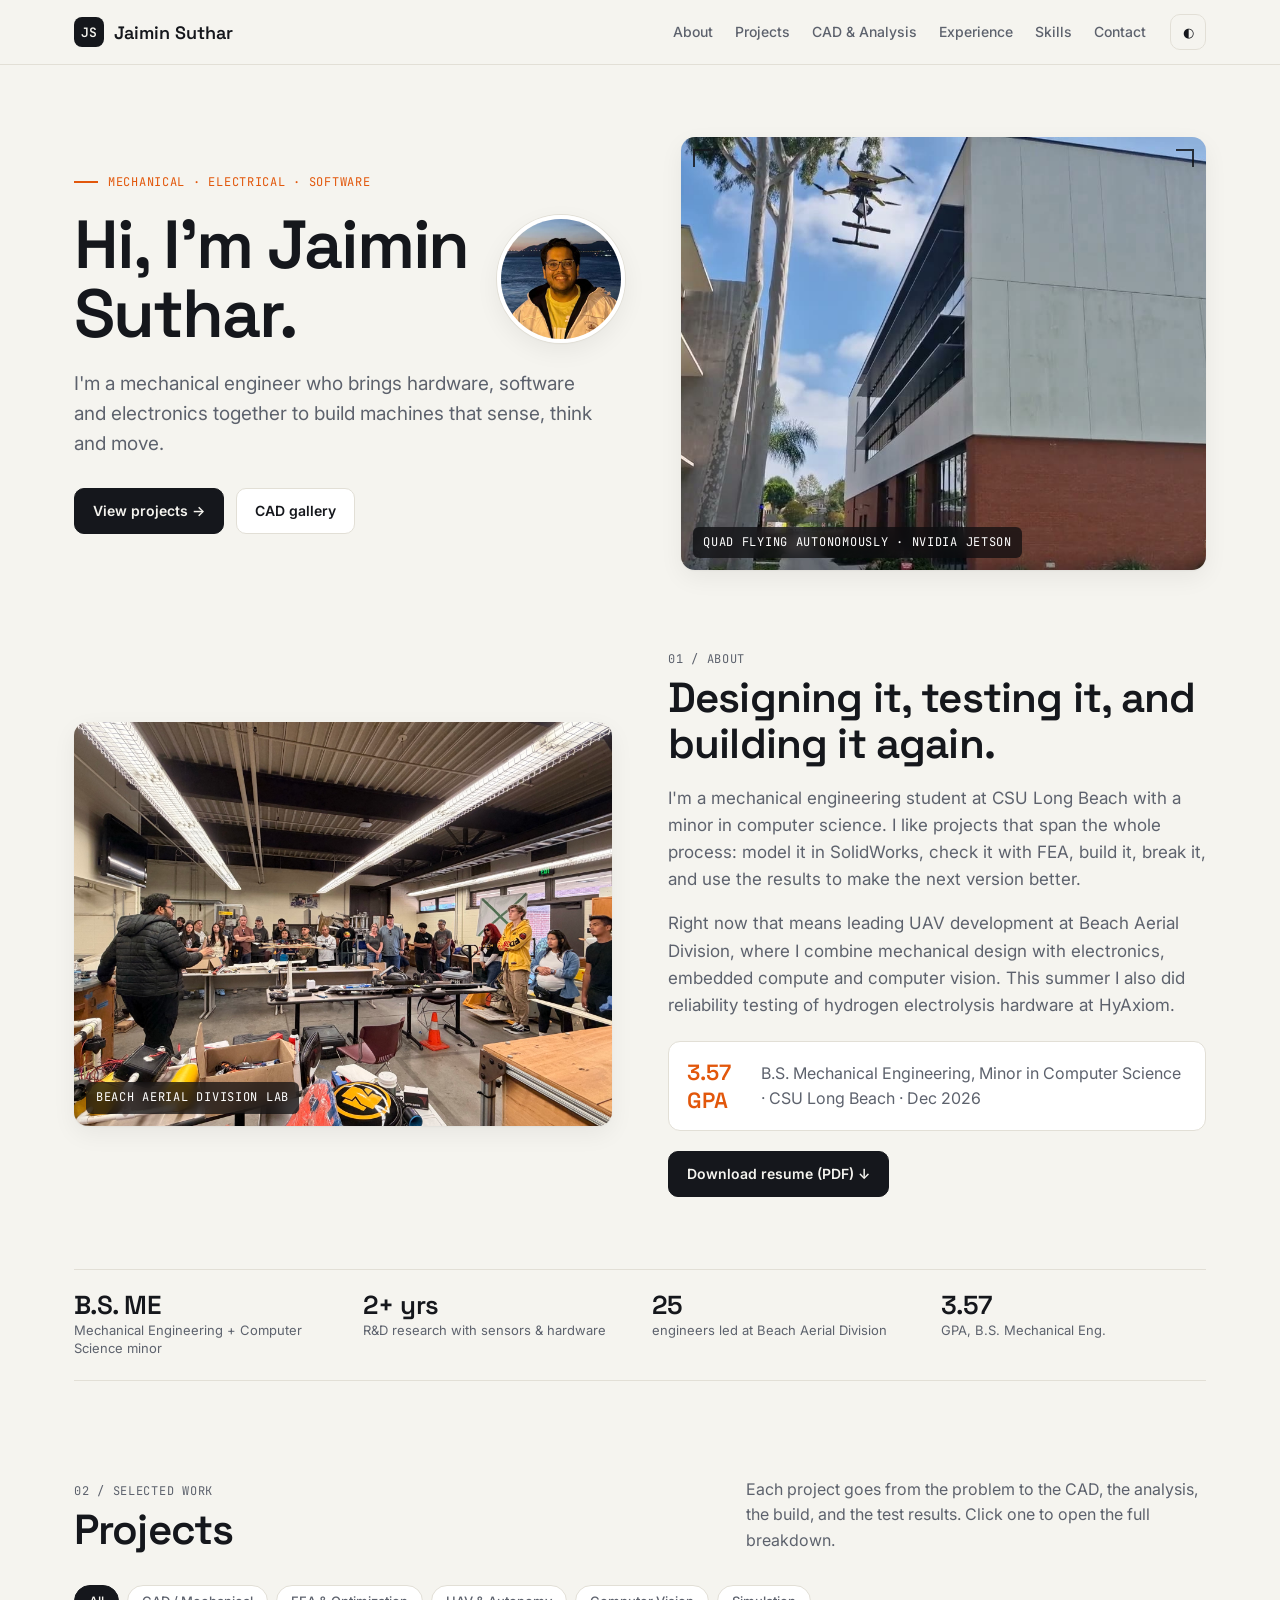
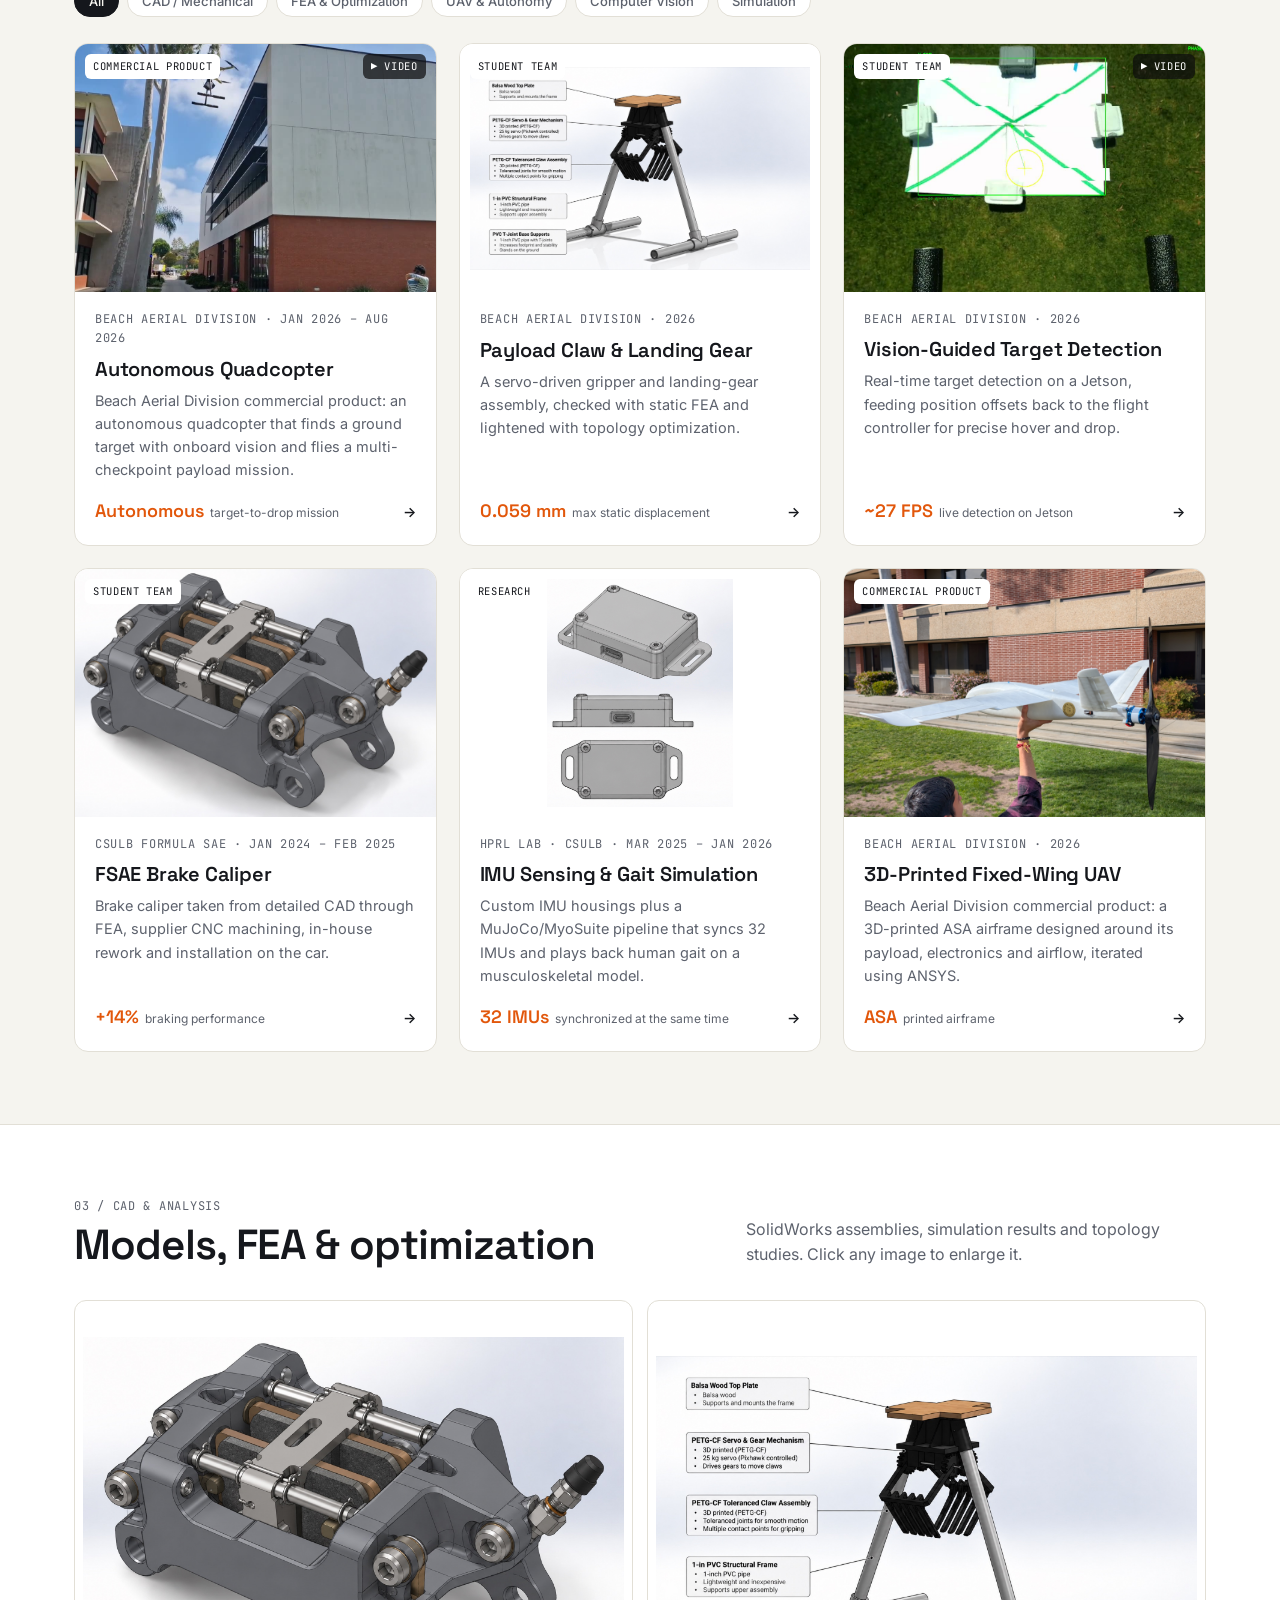
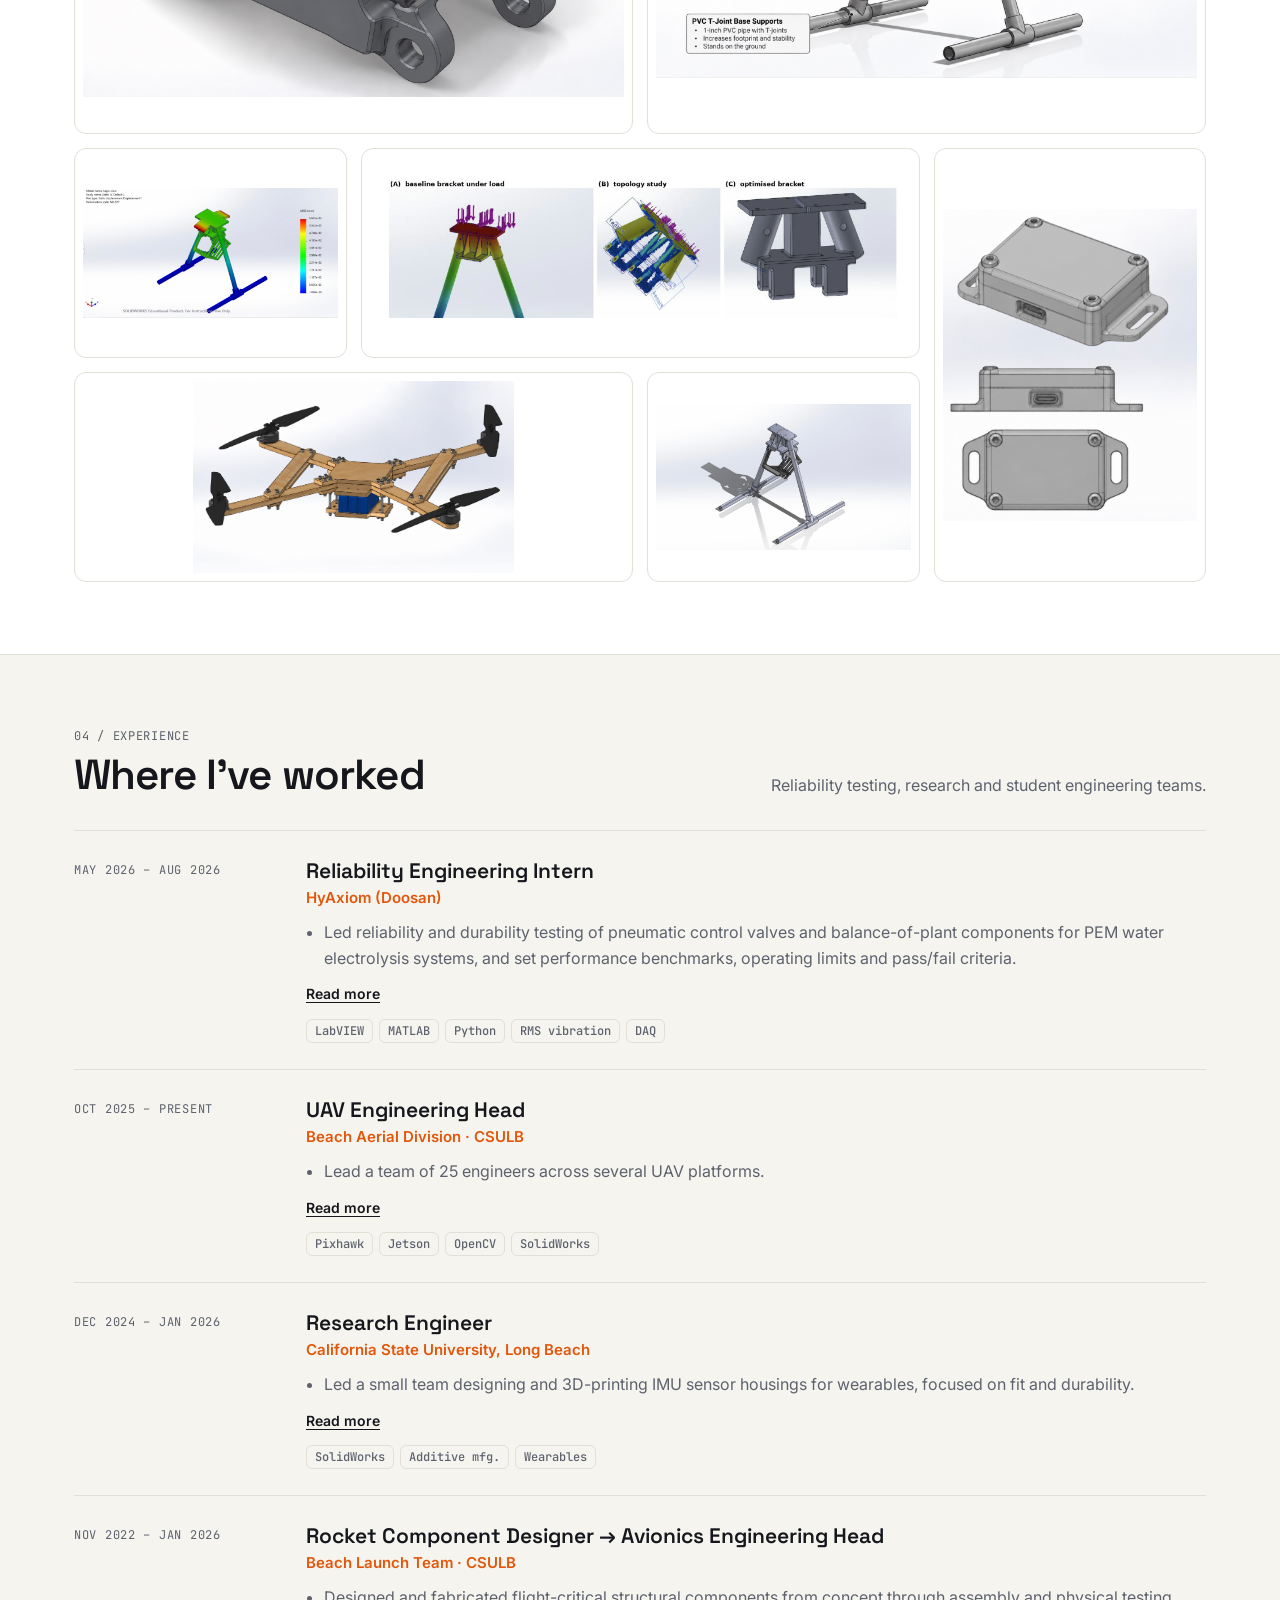
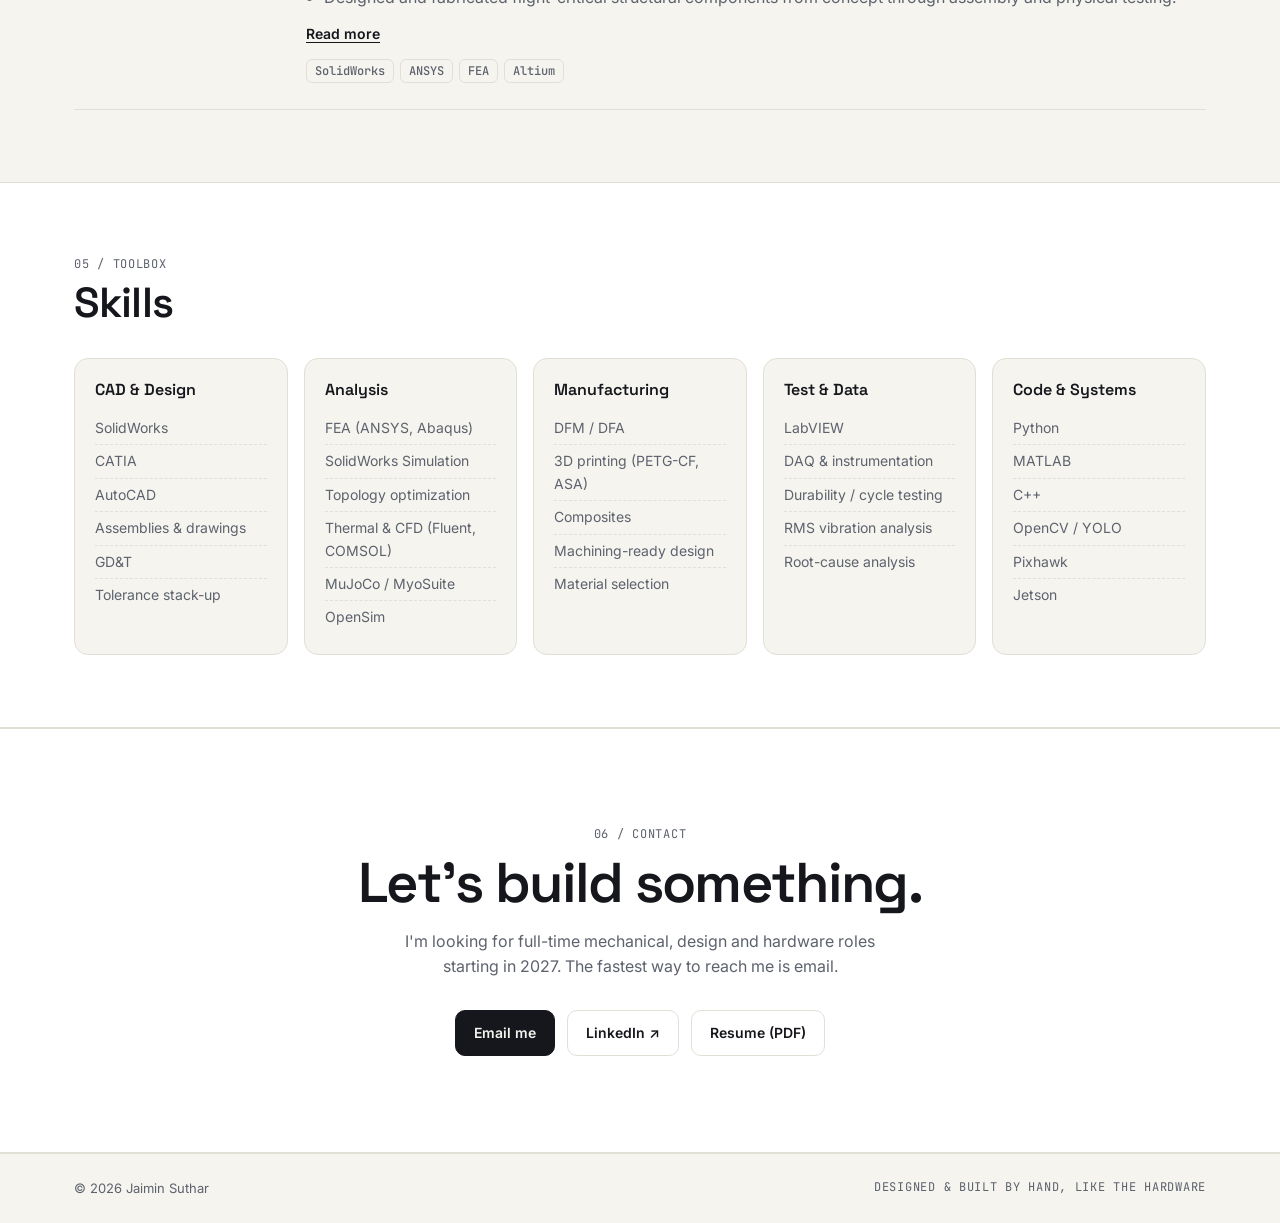
==== commit d00d20e6: "Update intro tagline to first person Co-Authored-By: Claude Opus 5.5 <noreply@anthropic.com>" ====
--- a/index.html
+++ b/index.html
@@ -11,7 +11,7 @@
   <link rel="preconnect" href="https://fonts.googleapis.com" />
   <link rel="preconnect" href="https://fonts.gstatic.com" crossorigin />
   <link href="https://fonts.googleapis.com/css2?family=Inter:wght@400;500;600&family=JetBrains+Mono:wght@500&family=Space+Grotesk:wght@500;600&display=swap" rel="stylesheet" />
-  <link rel="stylesheet" href="assets/styles.css?v=14" />
+  <link rel="stylesheet" href="assets/styles.css?v=15" />
 </head>
 <body>
   <nav class="nav">
@@ -144,7 +144,7 @@
     <figure><img alt="" /><figcaption></figcaption></figure>
   </div>
 
-  <script src="assets/data.js?v=14"></script>
-  <script src="assets/main.js?v=14"></script>
+  <script src="assets/data.js?v=15"></script>
+  <script src="assets/main.js?v=15"></script>
 </body>
 </html>
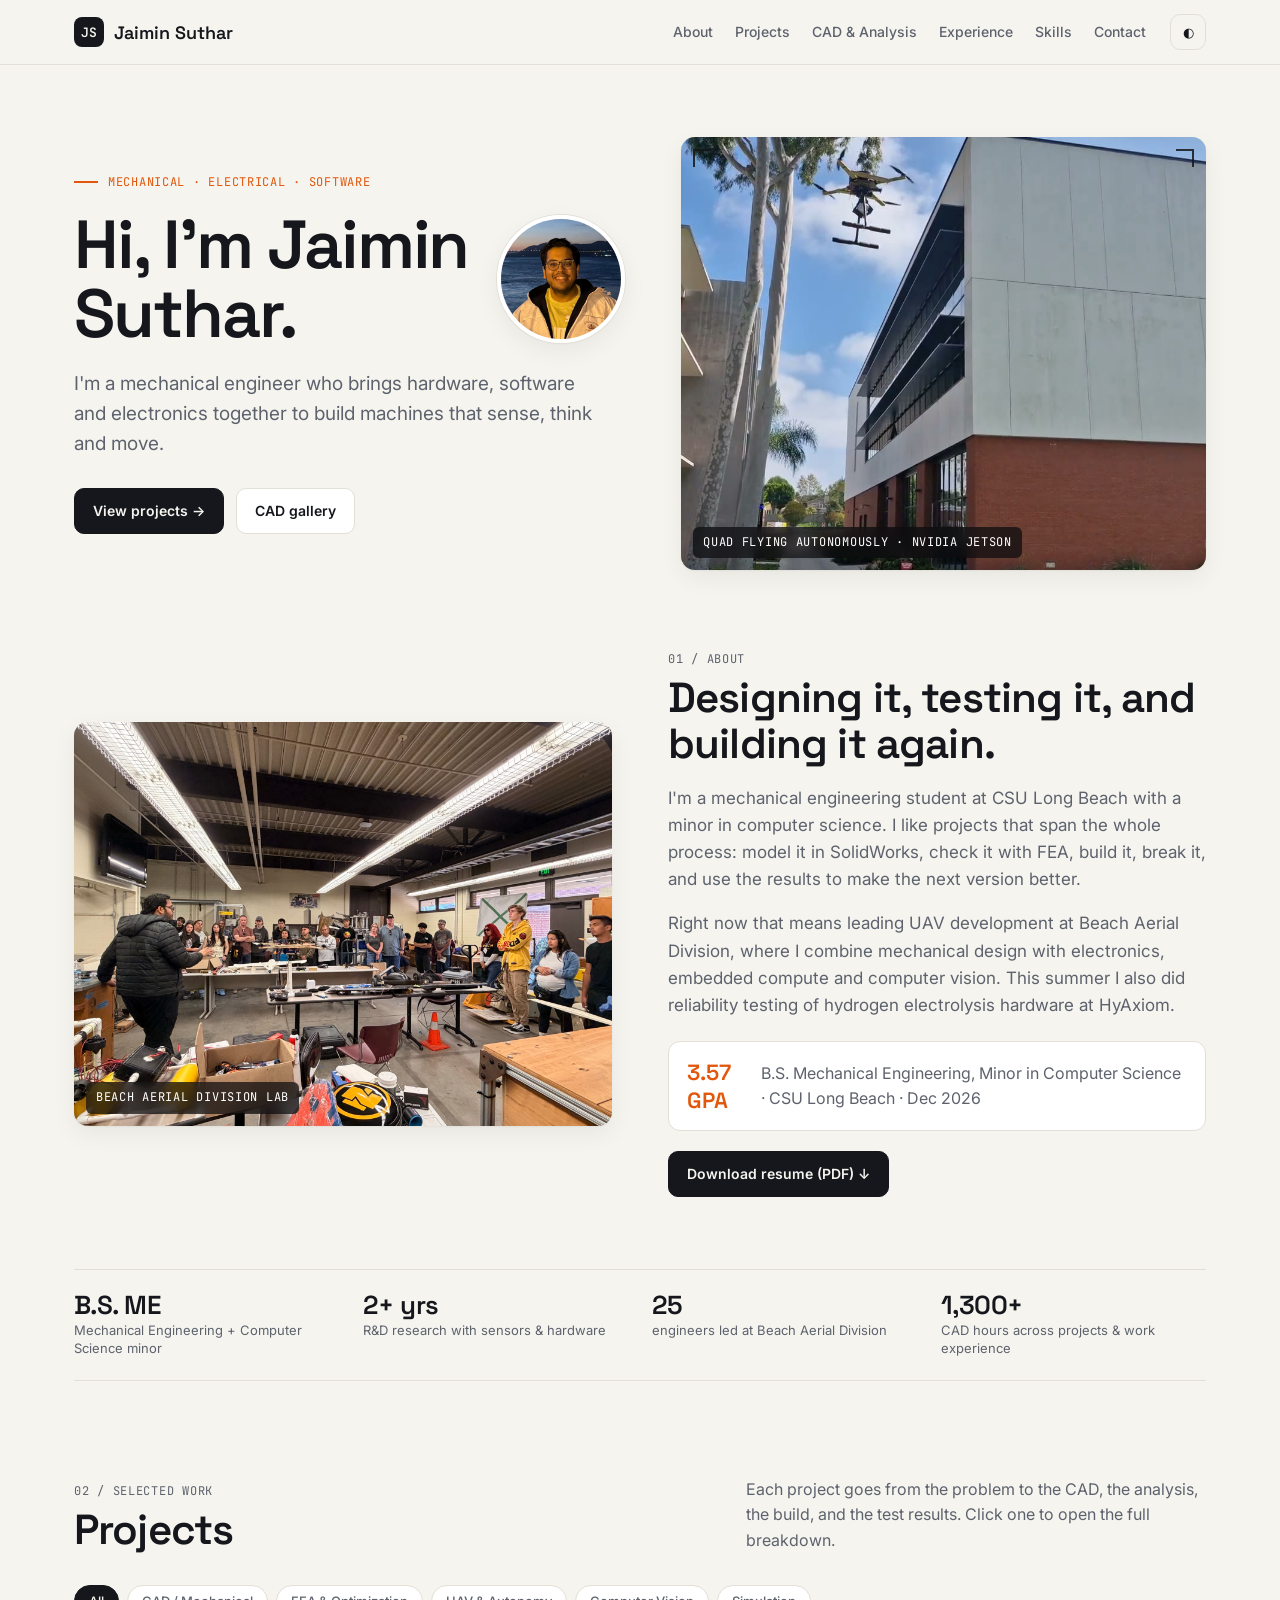
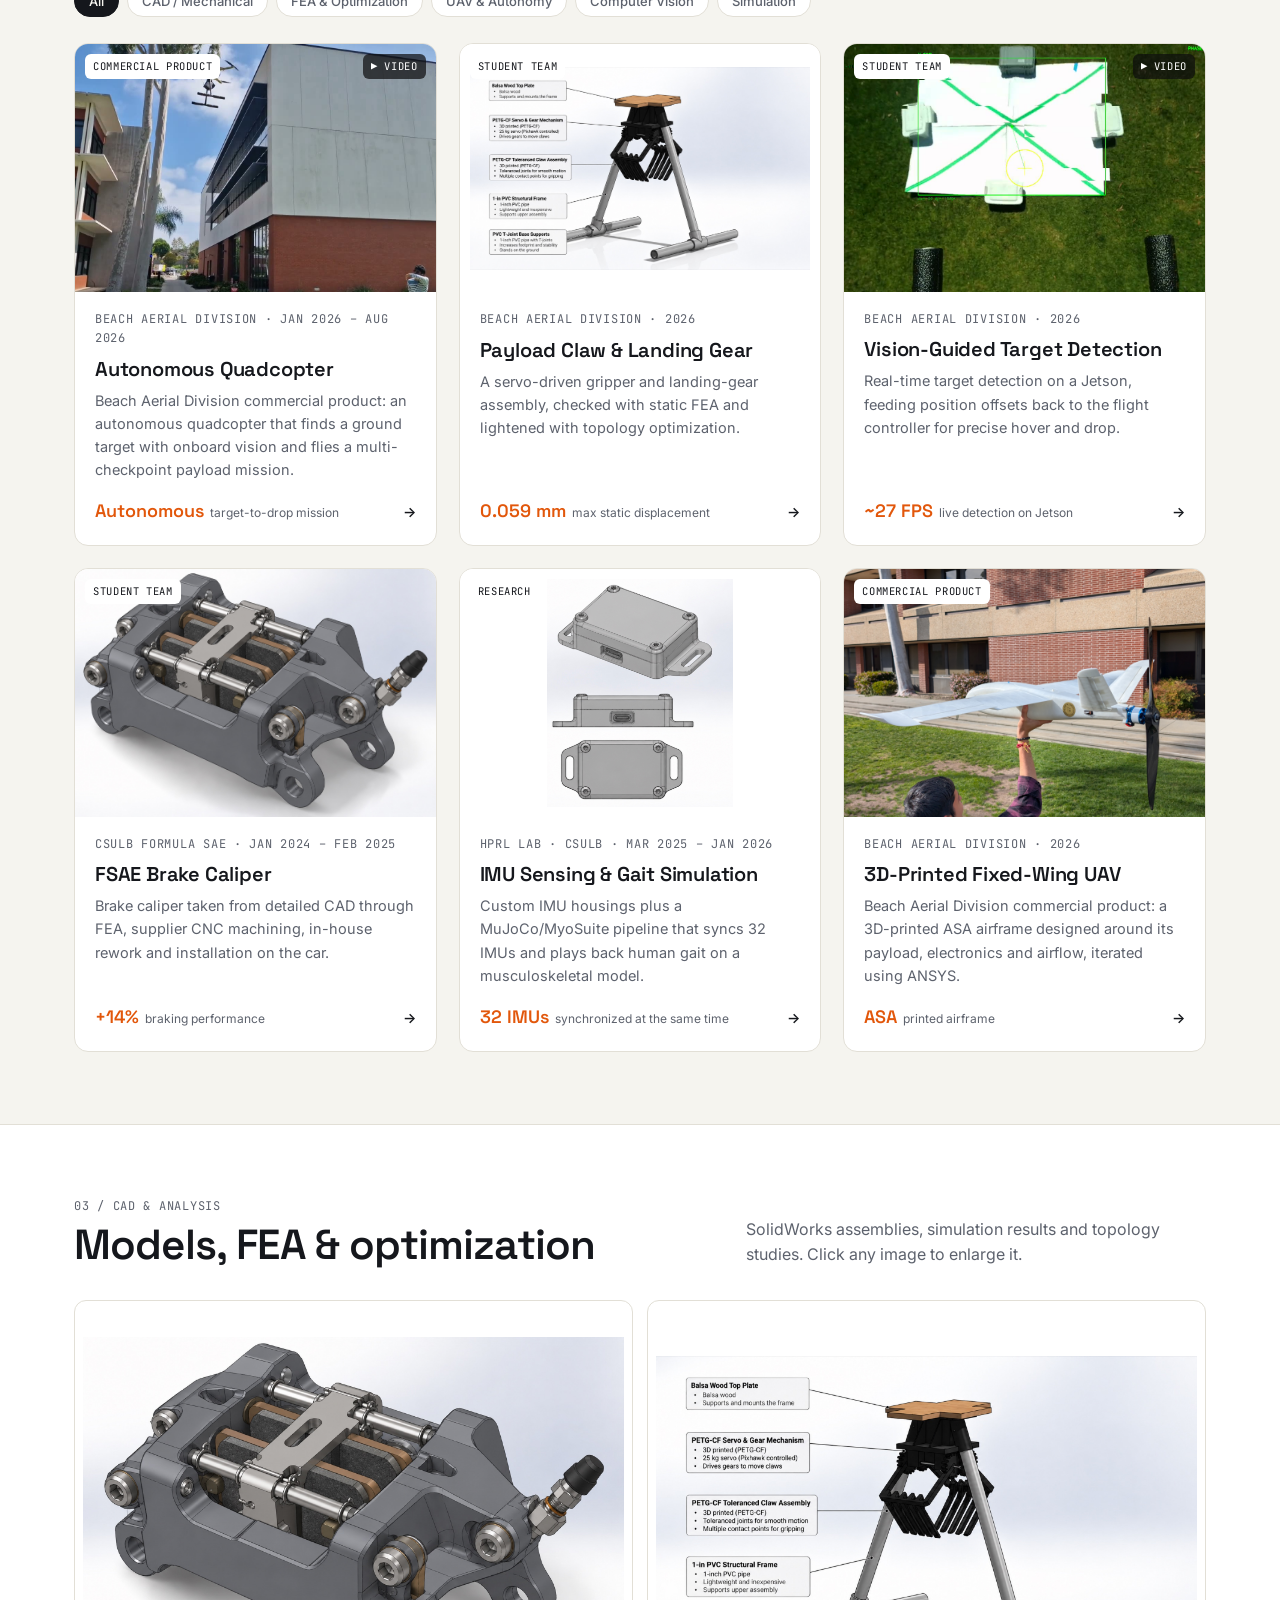
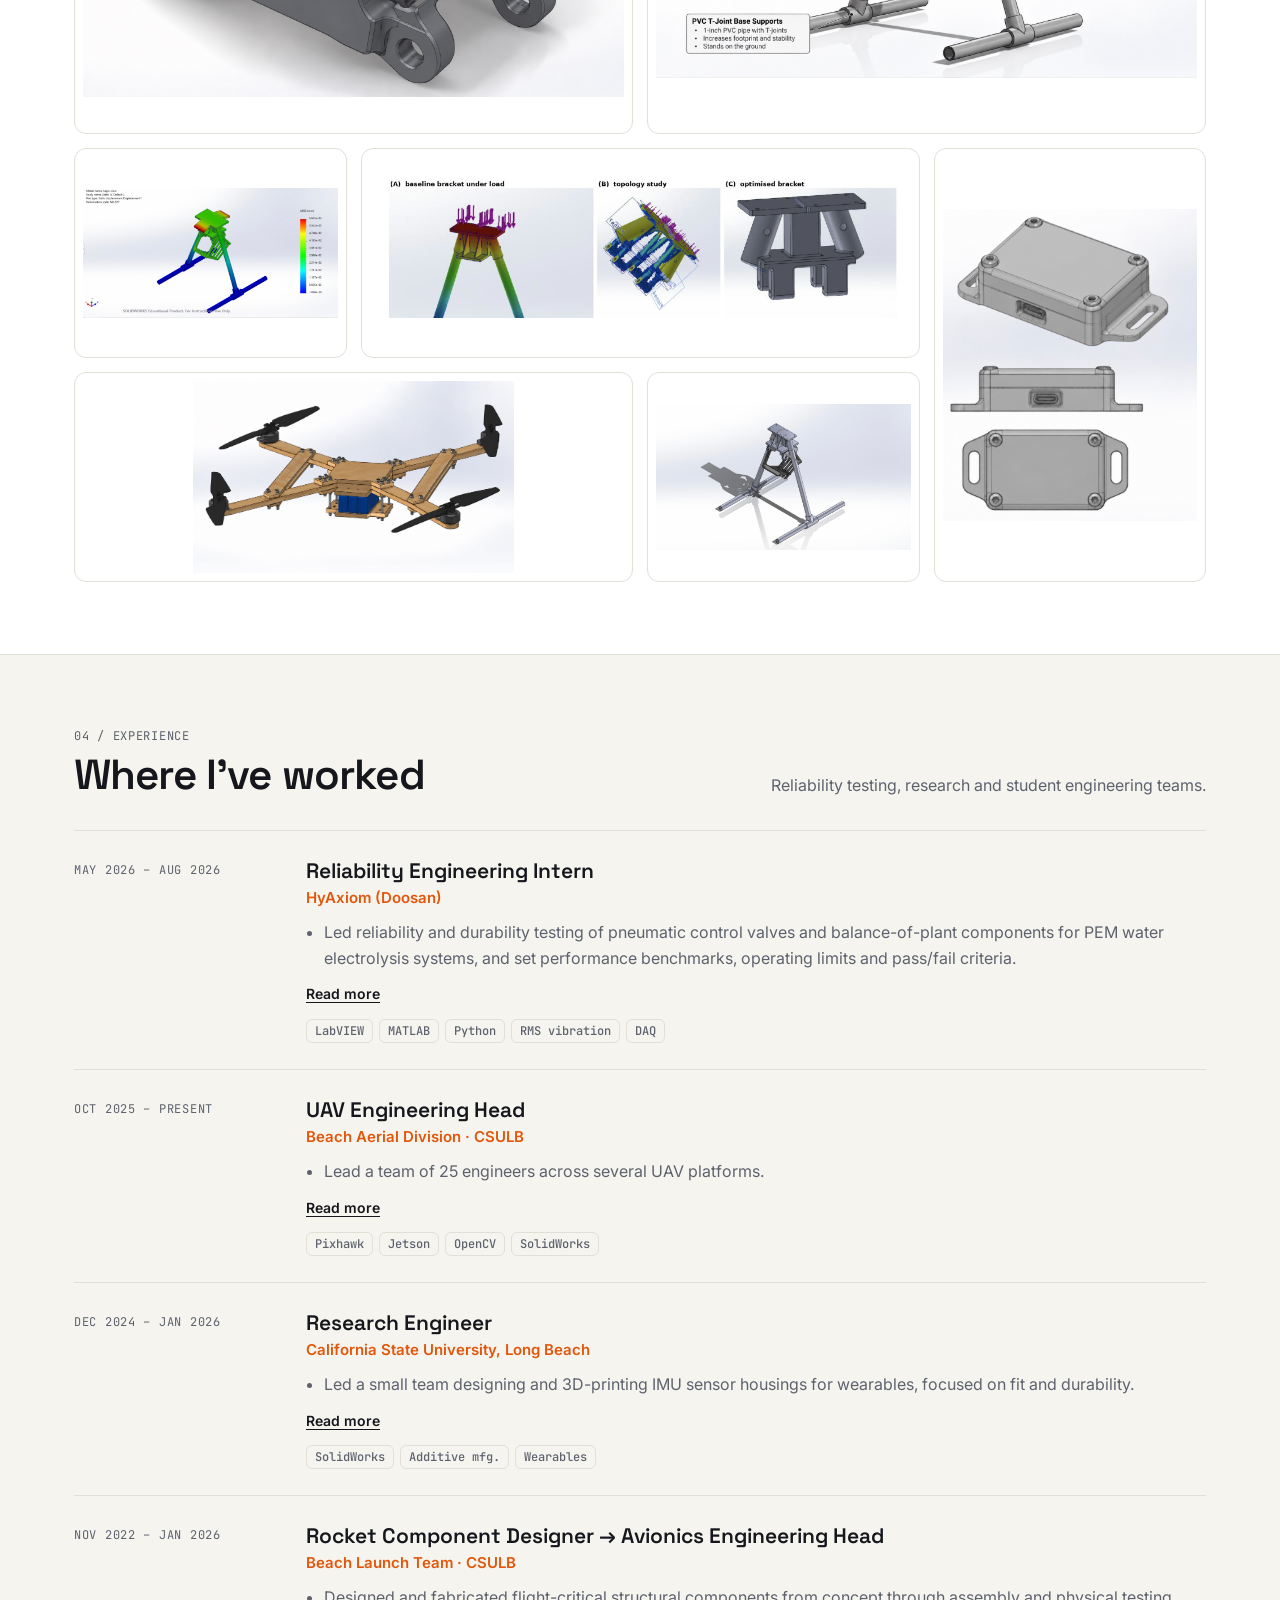
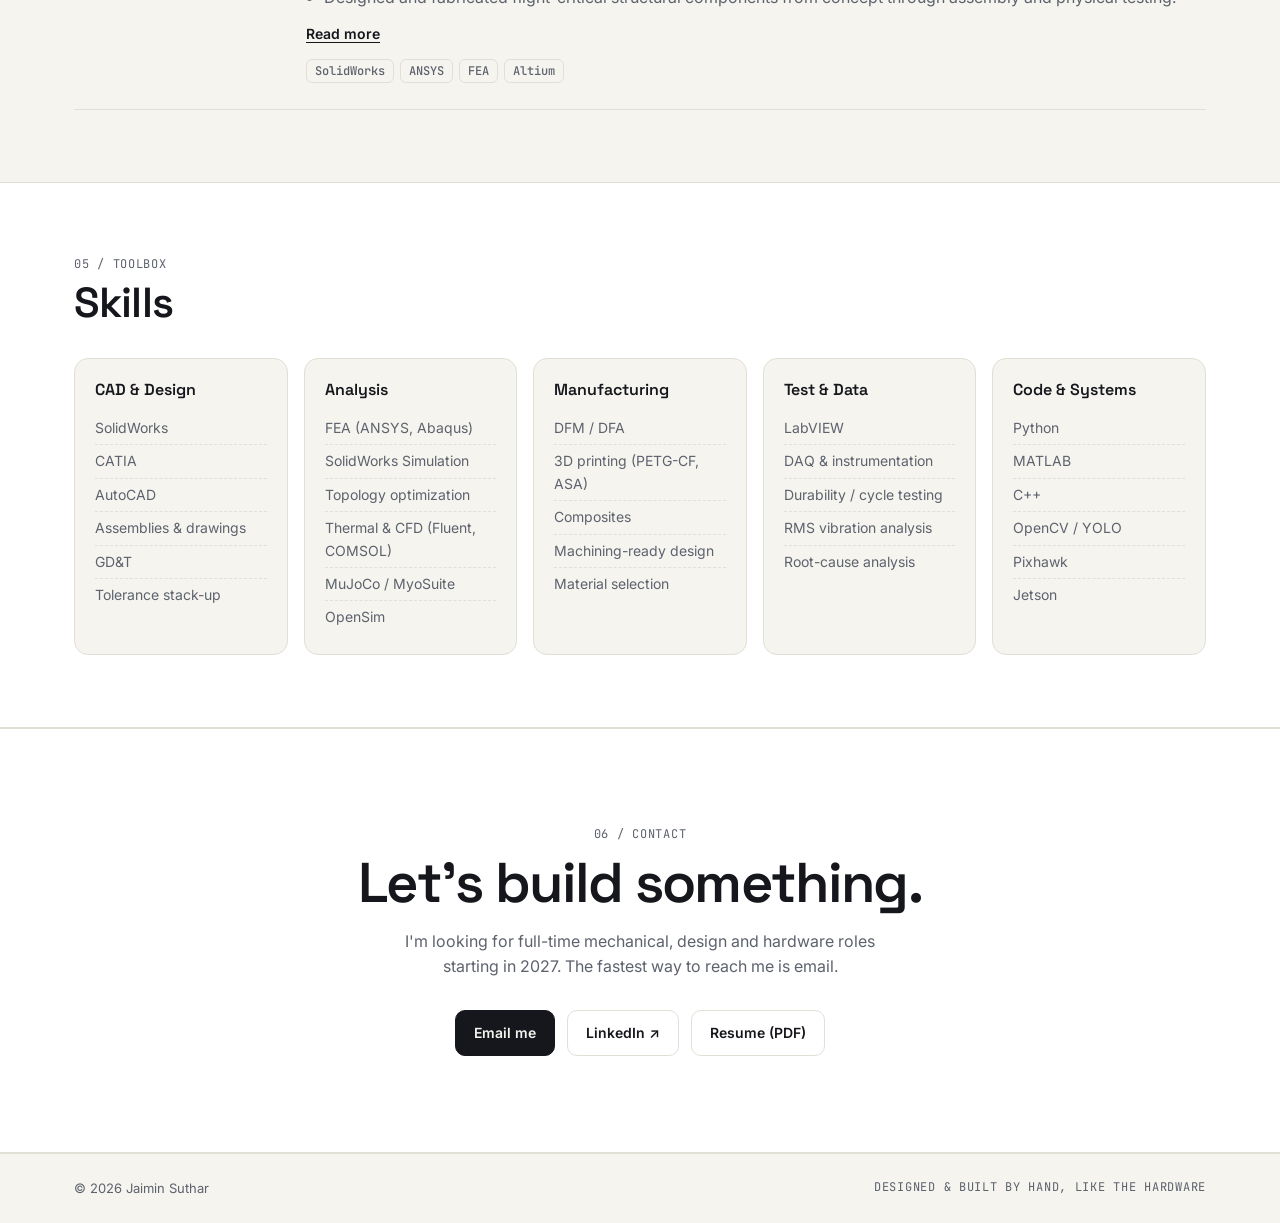
==== commit b77daa7f: "Replace GPA stat with CAD hours Co-Authored-By: Claude Opus 5.5 <noreply@anthropic.com>" ====
--- a/index.html
+++ b/index.html
@@ -5,13 +5,22 @@
   <meta name="viewport" content="width=device-width, initial-scale=1" />
   <title>Jaimin Suthar · Mechanical Engineer</title>
   <meta name="description" content="Portfolio of Jaimin Suthar, a mechanical engineer combining hardware, software and electronics to build autonomous machines." />
+  <meta property="og:type" content="website" />
+  <meta property="og:site_name" content="Jaimin Suthar" />
   <meta property="og:title" content="Jaimin Suthar · Mechanical Engineer" />
-  <meta property="og:image" content="assets/img/brake-caliper-render.jpg" />
+  <meta property="og:description" content="Mechanical engineer bringing hardware, software and electronics together to build machines that sense, think and move." />
+  <meta property="og:url" content="https://jaimin001607.github.io/Portfolio/" />
+  <meta property="og:image" content="https://jaimin001607.github.io/Portfolio/assets/img/share-headshot.jpg" />
+  <meta property="og:image:width" content="1000" />
+  <meta property="og:image:height" content="1000" />
+  <meta property="og:image:alt" content="Jaimin Suthar" />
+  <meta name="twitter:card" content="summary" />
+  <meta name="twitter:image" content="https://jaimin001607.github.io/Portfolio/assets/img/share-headshot.jpg" />
   <link rel="icon" href="data:image/svg+xml,<svg xmlns='http://www.w3.org/2000/svg' viewBox='0 0 32 32'><rect width='32' height='32' rx='8' fill='%2315171c'/><text x='16' y='21' font-family='monospace' font-size='13' font-weight='700' fill='%23f5f4ef' text-anchor='middle'>JS</text></svg>" />
   <link rel="preconnect" href="https://fonts.googleapis.com" />
   <link rel="preconnect" href="https://fonts.gstatic.com" crossorigin />
   <link href="https://fonts.googleapis.com/css2?family=Inter:wght@400;500;600&family=JetBrains+Mono:wght@500&family=Space+Grotesk:wght@500;600&display=swap" rel="stylesheet" />
-  <link rel="stylesheet" href="assets/styles.css?v=15" />
+  <link rel="stylesheet" href="assets/styles.css?v=16" />
 </head>
 <body>
   <nav class="nav">
@@ -144,7 +153,7 @@
     <figure><img alt="" /><figcaption></figcaption></figure>
   </div>
 
-  <script src="assets/data.js?v=15"></script>
-  <script src="assets/main.js?v=15"></script>
+  <script src="assets/data.js?v=16"></script>
+  <script src="assets/main.js?v=16"></script>
 </body>
 </html>
